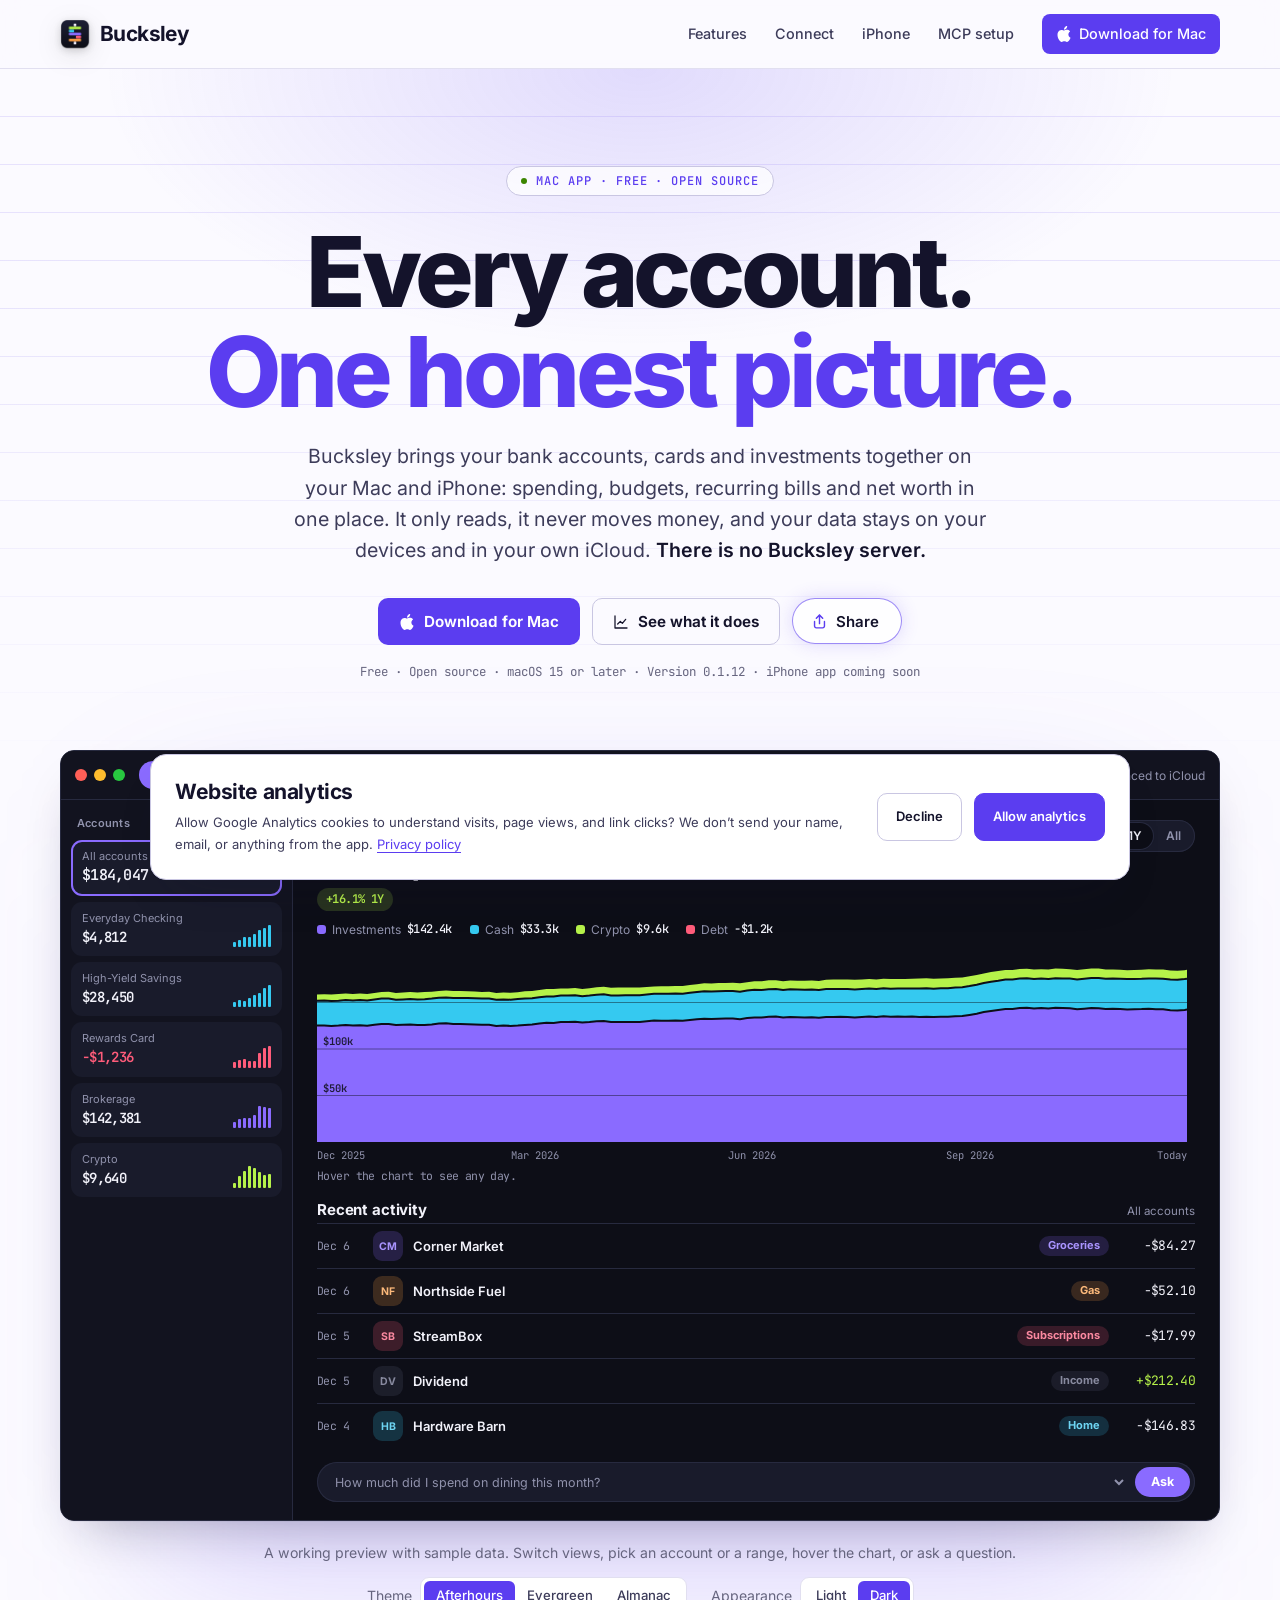
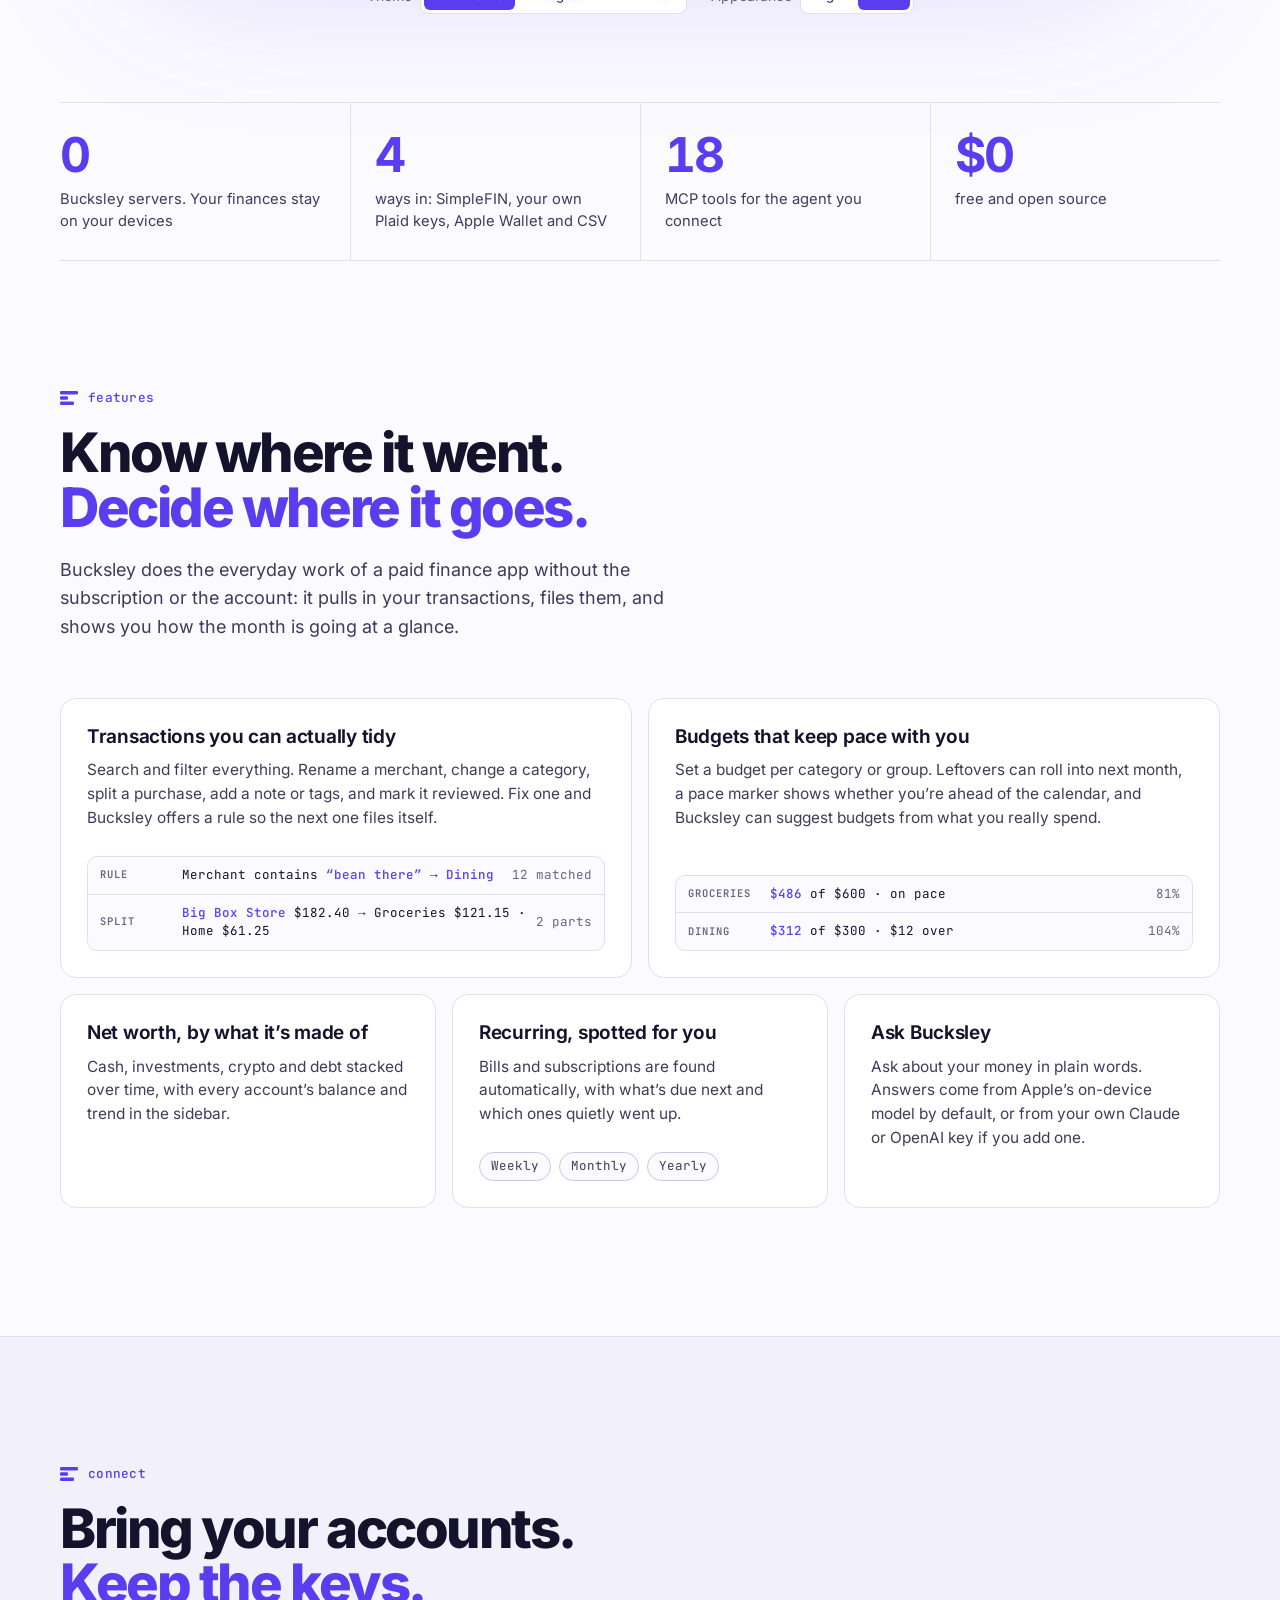
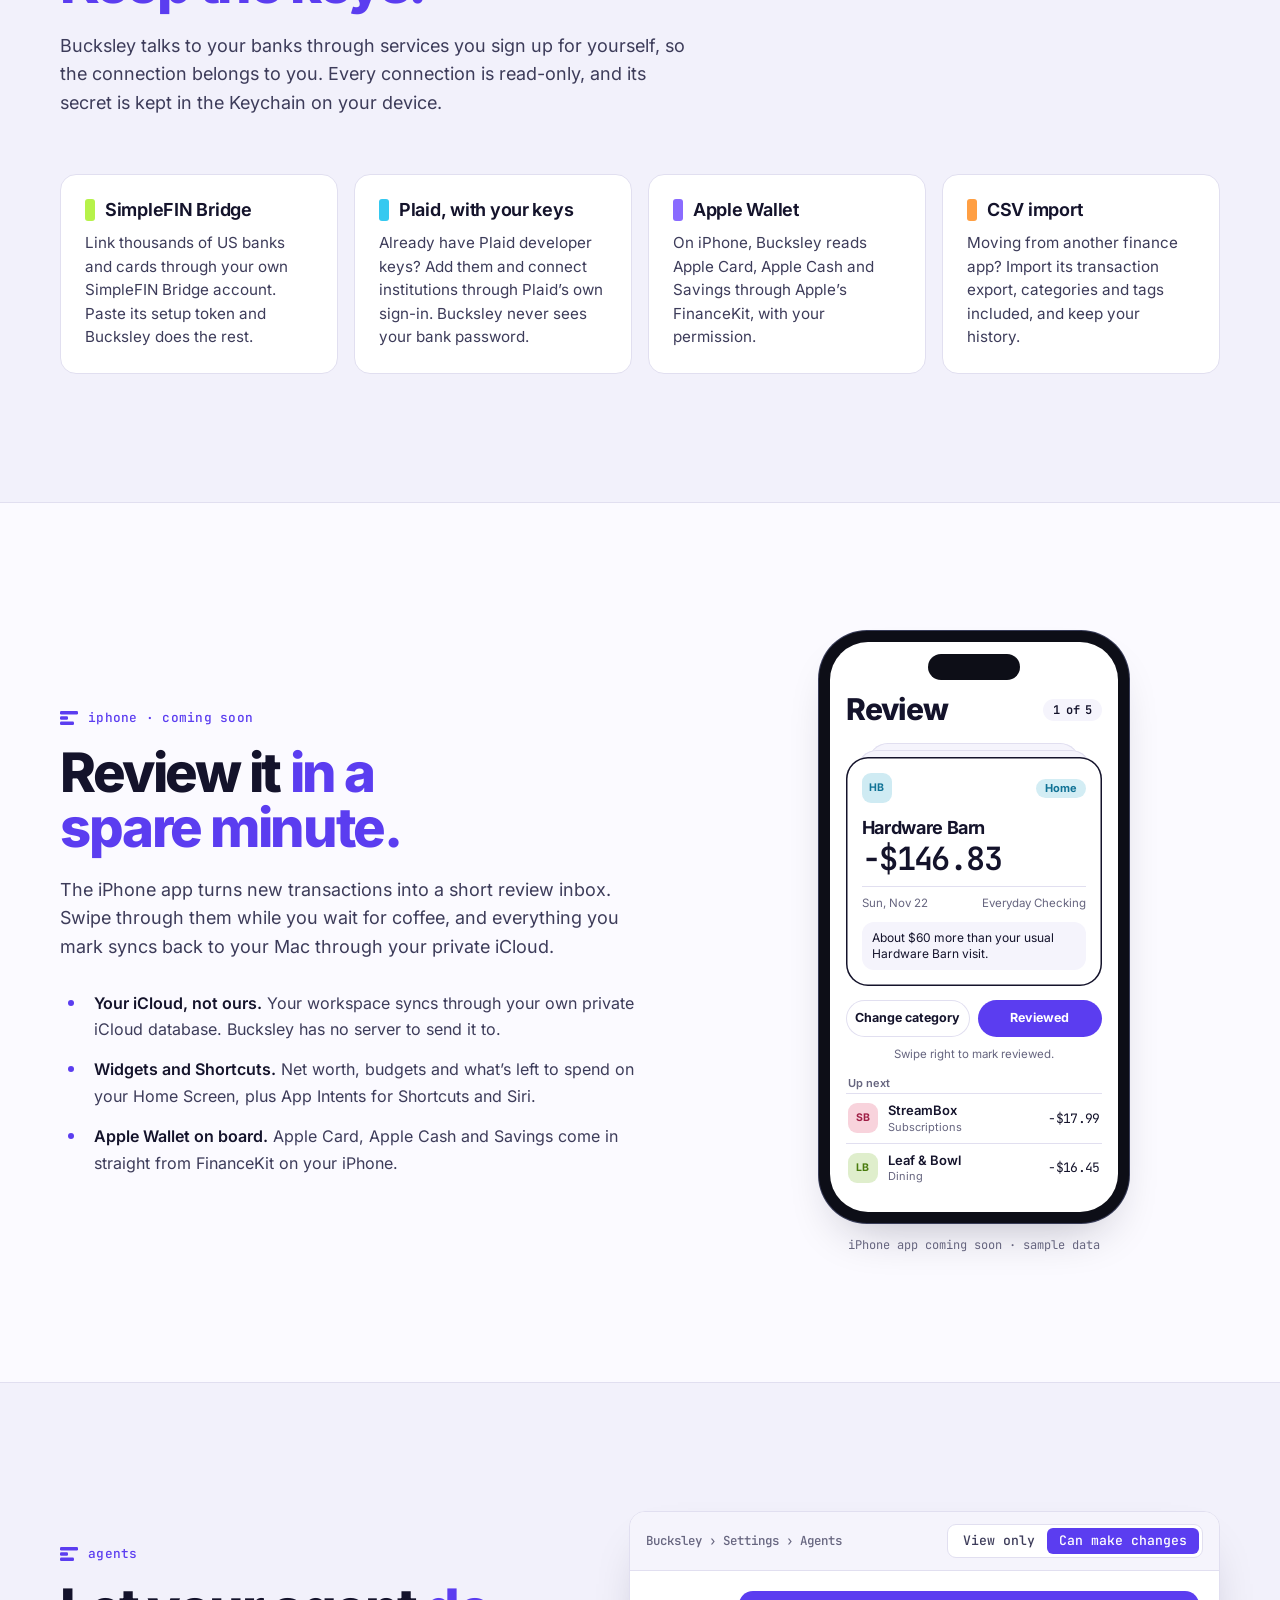
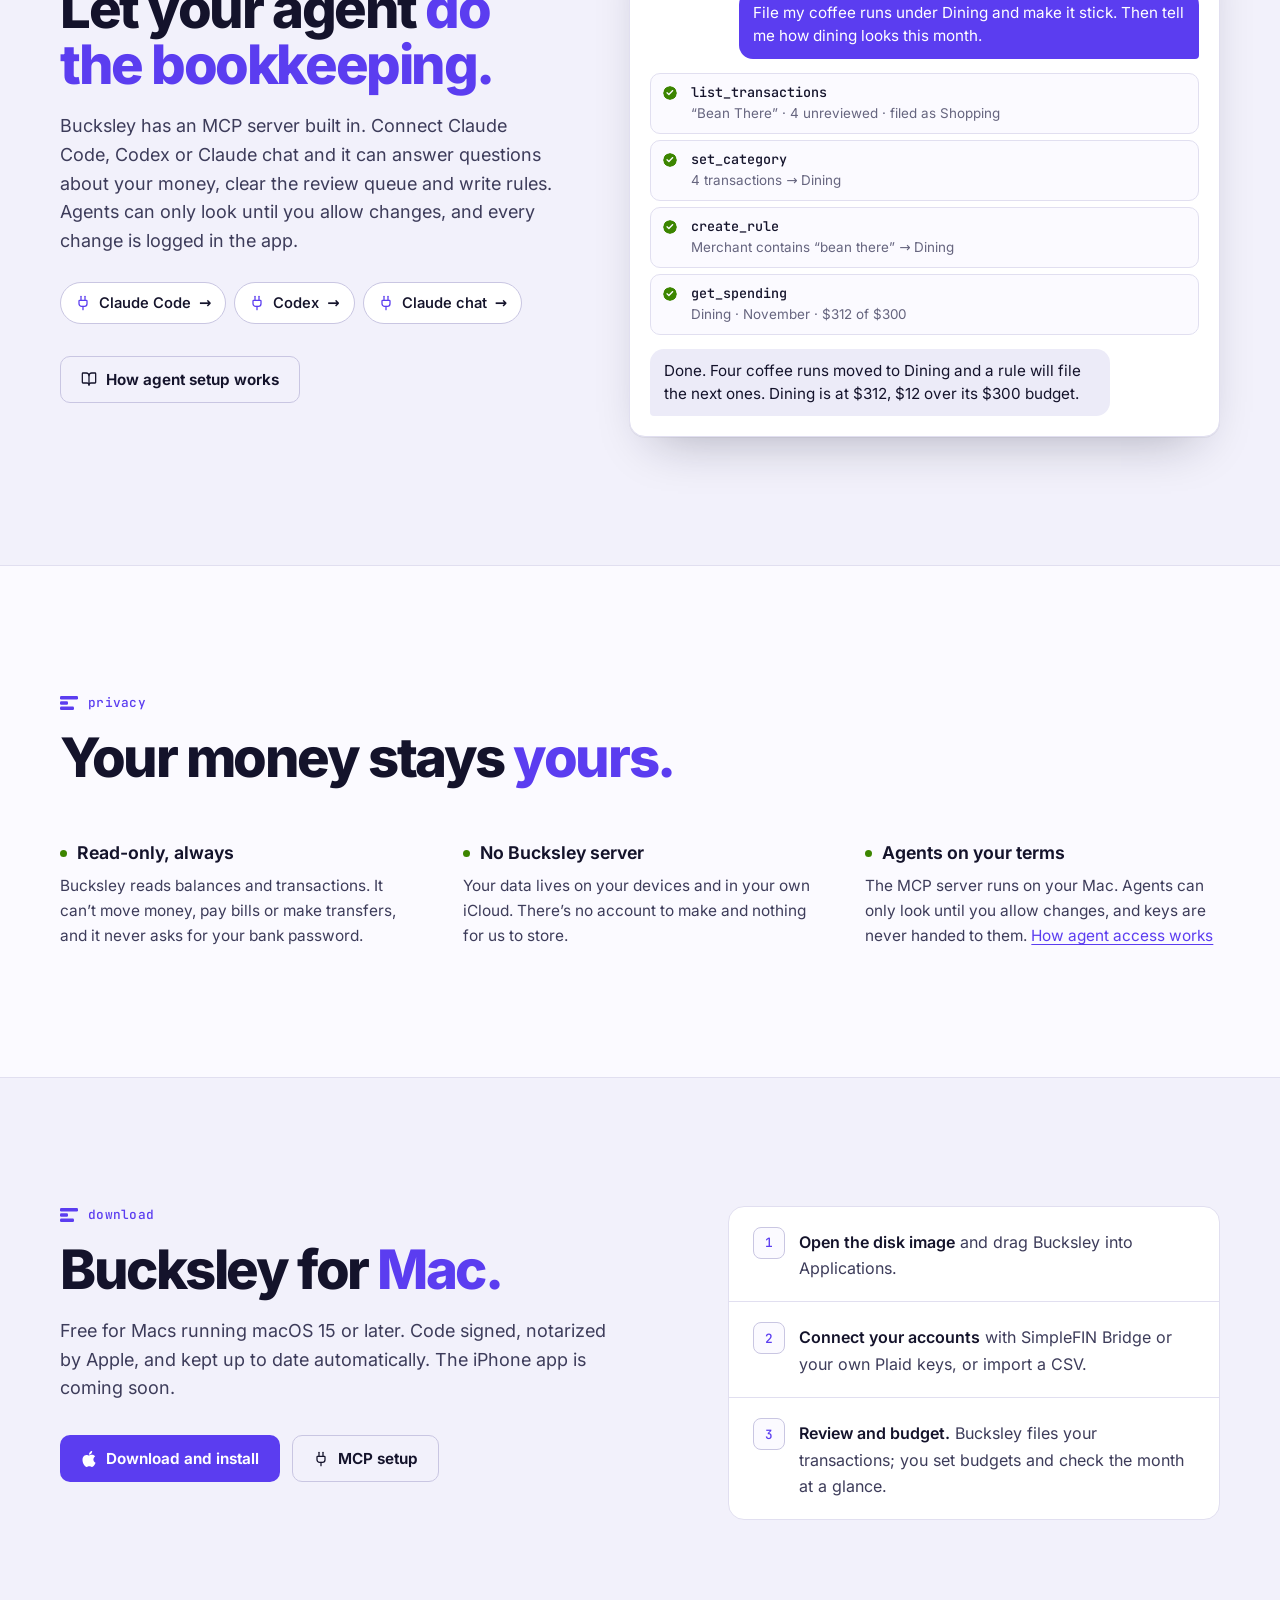
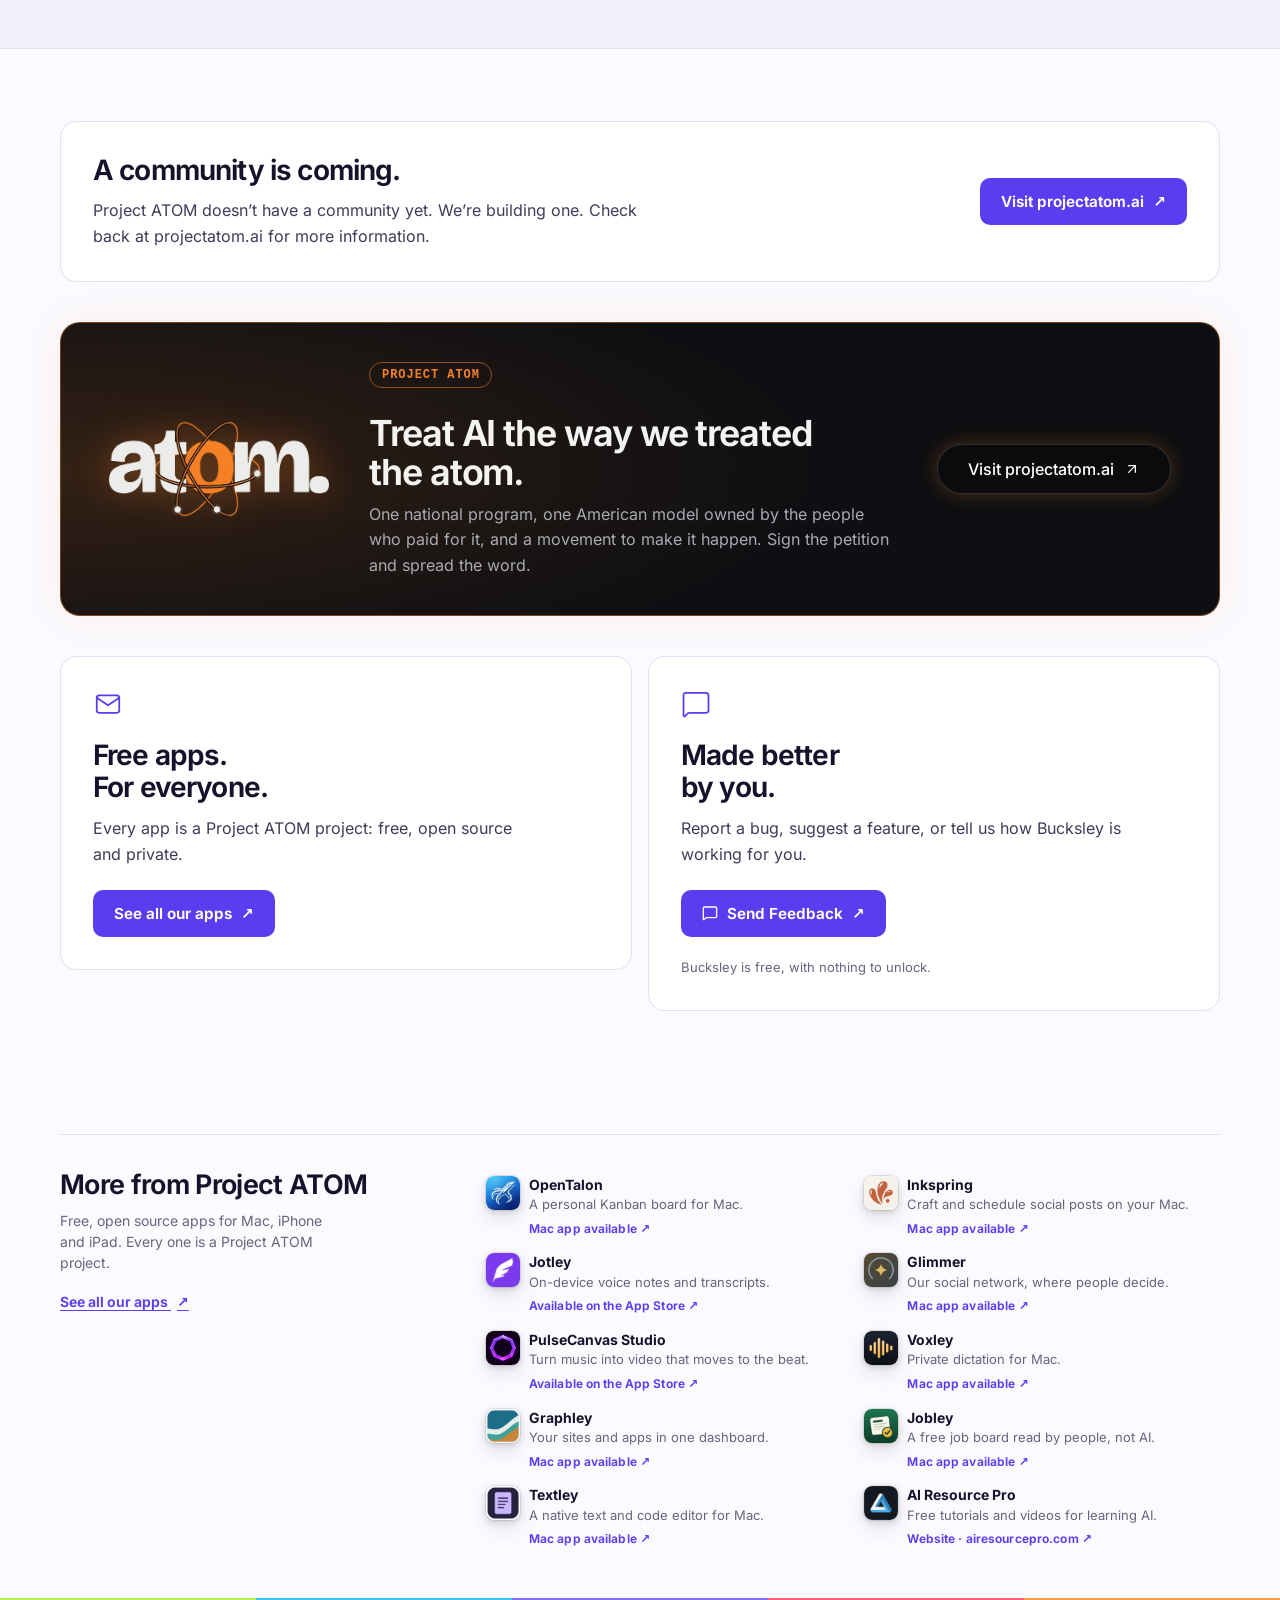
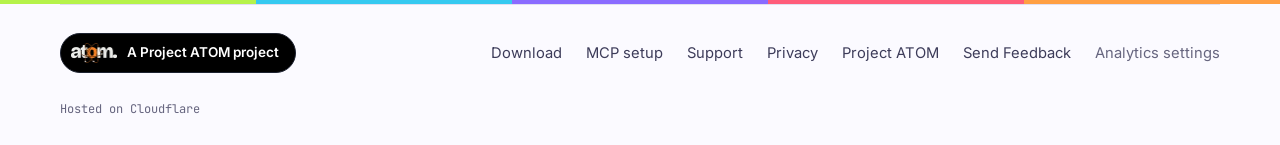
==== index.html @ 98233ed3 "[bucksley] add Jobley to More from Project ATOM Co-Authored-By: Claude Opus 5.5 <noreply@anthropic.c" ====
<!doctype html>
<html lang="en">
<head>
  <meta charset="utf-8">
  <meta name="viewport" content="width=device-width, initial-scale=1">
  <meta name="description" content="Bucksley is a free, local-first personal finance app for Mac and iPhone. It brings your bank accounts, cards and investments into one place to track spending, budgets, recurring bills and net worth. It is read-only, never moves money, and keeps your data on your devices and in your own iCloud, with no Bucksley server. Free and open source.">
  <meta name="theme-color" content="#ffffff" media="(prefers-color-scheme: light)">
  <meta name="theme-color" content="#0d0e17" media="(prefers-color-scheme: dark)">
  <link rel="canonical" href="https://bucksley.ai/">
  <meta property="og:type" content="website">
  <meta property="og:site_name" content="Bucksley">
  <meta property="og:locale" content="en_US">
  <meta property="og:title" content="Bucksley · Every account in one place, on your Mac and iPhone">
  <meta property="og:description" content="Bucksley is a free, local-first personal finance app for Mac and iPhone. It brings your bank accounts, cards and investments into one place to track spending, budgets, recurring bills and net worth. It is read-only, never moves money, and keeps your data on your devices and in your own iCloud, with no Bucksley server. Free and open source.">
  <meta property="og:url" content="https://bucksley.ai/">
  <meta property="og:image" content="https://bucksley.ai/social-card.png?v=20261125">
  <meta property="og:image:type" content="image/png">
  <meta property="og:image:width" content="1200">
  <meta property="og:image:height" content="630">
  <meta property="og:image:alt" content="Bucksley. Every account, one honest picture. Personal finance for Mac and iPhone. Free and open source.">
  <meta name="twitter:card" content="summary_large_image">
  <meta name="twitter:title" content="Bucksley · Every account in one place, on your Mac and iPhone">
  <meta name="twitter:description" content="Bucksley is a free, local-first personal finance app for Mac and iPhone. It brings your bank accounts, cards and investments into one place to track spending, budgets, recurring bills and net worth. It is read-only, never moves money, and keeps your data on your devices and in your own iCloud, with no Bucksley server. Free and open source.">
  <meta name="twitter:image" content="https://bucksley.ai/social-card.png?v=20261125">
  <meta name="author" content="Project ATOM">
  <meta name="google-site-verification" content="7iIXr-PMFJ_aGS43oSrPEZ5DRntgBF09yLD61lN2gac">
  <meta name="msvalidate.01" content="E2001B47E91F72A19BB1E8E642B26928">
  <link rel="icon" href="/favicon.png?v=20261125" type="image/png">
  <link rel="apple-touch-icon" href="/assets/apple-touch-icon.png?v=20261125">
  <link rel="stylesheet" href="/assets/site.css">
  <link rel="stylesheet" href="/atom-family.css">
  <link rel="stylesheet" href="/project-atom/project-atom-promo.css?v=20261126b">
  <script src="/assets/analytics.js" data-ga="G-NZ4KDPXME2" data-site="bucksley" data-host="bucksley.ai" data-privacy="/privacy/" data-footer=".footer nav" data-css="/assets/analytics.css" defer></script>
  <script src="/assets/site.js" defer></script>
  <script src="/assets/share.js" defer></script>
  <title>Bucksley · Every account in one place, on your Mac and iPhone</title>
  <script type="application/ld+json">{"@context":"https://schema.org","@graph":[{"@type":"WebSite","@id":"https://bucksley.ai/#website","url":"https://bucksley.ai/","name":"Bucksley","description":"Bucksley is a free, local-first personal finance app for Mac and iPhone. It brings your bank accounts, cards and investments into one place to track spending, budgets, recurring bills and net worth. It is read-only, never moves money, and keeps your data on your devices and in your own iCloud, with no Bucksley server. Free and open source.","inLanguage":"en-US","publisher":{"@id":"https://projectatom.ai/#org"}},{"@type":"WebPage","@id":"https://bucksley.ai/#webpage","url":"https://bucksley.ai/","name":"Bucksley · Every account in one place, on your Mac and iPhone","description":"Bucksley is a free, local-first personal finance app for Mac and iPhone. It brings your bank accounts, cards and investments into one place to track spending, budgets, recurring bills and net worth. It is read-only, never moves money, and keeps your data on your devices and in your own iCloud, with no Bucksley server. Free and open source.","isPartOf":{"@id":"https://bucksley.ai/#website"},"inLanguage":"en-US","publisher":{"@id":"https://projectatom.ai/#org"},"about":{"@id":"https://bucksley.ai/#app"},"mainEntity":{"@id":"https://bucksley.ai/#app"}},{"@type":"SoftwareApplication","@id":"https://bucksley.ai/#app","name":"Bucksley","url":"https://bucksley.ai/","description":"Bucksley is a free, local-first personal finance app for Mac and iPhone. It brings your bank accounts, cards and investments into one place to track spending, budgets, recurring bills and net worth. It is read-only, never moves money, and keeps your data on your devices and in your own iCloud, with no Bucksley server. Free and open source.","applicationCategory":"FinanceApplication","applicationSubCategory":"Personal finance and budgeting","operatingSystem":"macOS 15 or later, iOS 18 or later","isAccessibleForFree":true,"offers":{"@type":"Offer","price":"0","priceCurrency":"USD","availability":"https://schema.org/InStock"},"image":"https://bucksley.ai/assets/icon.png?v=20261125","featureList":["Net worth, accounts and transactions in one place","Bank connections through SimpleFIN Bridge or your own Plaid keys","Apple Card, Apple Cash and Savings on iPhone through FinanceKit","CSV import from other finance apps","Categories, groups and rules","Budgets with rollover and pace","Recurring bills and subscriptions","Ask Bucksley, with Apple's on-device model by default","iPhone review inbox synced through your private iCloud","Read-only: never moves money","Built-in MCP server with 18 tools for Claude Code, Codex and Claude chat"],"author":{"@id":"https://projectatom.ai/#org"},"publisher":{"@id":"https://projectatom.ai/#org"},"sameAs":["https://projectatom.ai/apps"],"softwareVersion":"0.1.12","downloadUrl":"https://bucksley.ai/downloads/Bucksley-0.1.12.dmg","installUrl":"https://bucksley.ai/download/"},{"@type":"Organization","@id":"https://projectatom.ai/#org","name":"Project ATOM","url":"https://projectatom.ai/","logo":"https://projectatom.ai/action/atom/atom-lockup.webp"}]}</script>
</head>
<body>
  <a class="skip" href="#main">Skip to content</a>
  <header class="site-header">
    <div class="shell nav">
      <a class="wordmark" href="/" aria-label="Bucksley home"><img src="/assets/icon.png?v=20261125" alt="" width="30" height="30">Bucksley</a>
      <nav aria-label="Main">
        <a class="nav-hide" href="/#features">Features</a>
        <a class="nav-hide" href="/#connect">Connect</a>
        <a class="nav-hide" href="/#iphone">iPhone</a>
        <a class="nav-hide-sm" href="/mcp/">MCP setup</a>
        <a class="nav-cta mac-download" href="/download/"><svg width="16" height="16" viewBox="0 0 24 24" fill="currentColor" aria-hidden="true" focusable="false"><path d="M12.152 6.896c-.948 0-2.415-1.078-3.96-1.04-2.04.027-3.91 1.183-4.961 3.014-2.117 3.675-.546 9.103 1.519 12.09 1.013 1.454 2.208 3.09 3.792 3.039 1.52-.065 2.09-.987 3.935-.987 1.831 0 2.35.987 3.96.948 1.637-.026 2.676-1.48 3.676-2.948 1.156-1.688 1.636-3.325 1.662-3.415-.039-.013-3.182-1.221-3.22-4.857-.026-3.04 2.48-4.494 2.597-4.559-1.429-2.09-3.623-2.324-4.39-2.376-2-.156-3.675 1.09-4.61 1.09zM15.53 3.83c.843-1.012 1.4-2.427 1.245-3.83-1.207.052-2.662.805-3.532 1.818-.78.896-1.454 2.338-1.273 3.714 1.338.104 2.715-.688 3.559-1.701"/></svg> Download for Mac</a>
      </nav>
    </div>
  </header>

  <main id="main">
    <section class="hero" aria-labelledby="hero-title">
      <div class="shell">
        <p class="pill"><i></i>Mac app · Free · Open source</p>
        <h1 id="hero-title">Every account. <em>One honest picture.</em></h1>
        <p class="lead">Bucksley brings your bank accounts, cards and investments together on your Mac and iPhone: spending, budgets, recurring bills and net worth in one place. It only reads, it never moves money, and your data stays on your devices and in your own iCloud. <strong>There is no Bucksley server.</strong></p>
        <div class="actions">
          <a class="button mac-download" href="/download/"><svg width="16" height="16" viewBox="0 0 24 24" fill="currentColor" aria-hidden="true" focusable="false"><path d="M12.152 6.896c-.948 0-2.415-1.078-3.96-1.04-2.04.027-3.91 1.183-4.961 3.014-2.117 3.675-.546 9.103 1.519 12.09 1.013 1.454 2.208 3.09 3.792 3.039 1.52-.065 2.09-.987 3.935-.987 1.831 0 2.35.987 3.96.948 1.637-.026 2.676-1.48 3.676-2.948 1.156-1.688 1.636-3.325 1.662-3.415-.039-.013-3.182-1.221-3.22-4.857-.026-3.04 2.48-4.494 2.597-4.559-1.429-2.09-3.623-2.324-4.39-2.376-2-.156-3.675 1.09-4.61 1.09zM15.53 3.83c.843-1.012 1.4-2.427 1.245-3.83-1.207.052-2.662.805-3.532 1.818-.78.896-1.454 2.338-1.273 3.714 1.338.104 2.715-.688 3.559-1.701"/></svg> Download for Mac</a>
          <a class="button secondary" href="#features"><svg width="16" height="16" viewBox="0 0 24 24" fill="none" stroke="currentColor" stroke-width="1.9" stroke-linecap="round" stroke-linejoin="round" aria-hidden="true"><path d="M3 3v18h18"/><path d="m7 15 4-4 3 3 5-6"/></svg>See what it does</a>
          <button type="button" class="pm-share-btn bk-share" data-pm-share data-share-url="https://bucksley.ai/" data-share-title="Bucksley" data-share-text="Every account, one honest picture. Free personal finance for Mac and iPhone." aria-haspopup="menu" aria-label="Share Bucksley"><svg viewBox="0 0 24 24" fill="none" stroke="currentColor" stroke-width="2" stroke-linecap="round" stroke-linejoin="round" aria-hidden="true"><path d="M12 3v12"/><path d="m7.5 7.5 4.5-4.5 4.5 4.5"/><path d="M5 12v6.5A2.5 2.5 0 0 0 7.5 21h9a2.5 2.5 0 0 0 2.5-2.5V12"/></svg><span data-pm-share-label>Share</span></button>
        </div>
        <p class="fineprint">Free · Open source · macOS 15 or later · Version <span data-release="version">0.1.12</span> · iPhone app coming soon</p>

        <div class="stage">
          <div class="gw" data-theme="ah" data-appearance="dark" role="group" aria-label="Working preview of the Bucksley window, with sample data">
            <div class="gw-title">
              <span class="lights" aria-hidden="true"><i></i><i></i><i></i></span>
              <span class="tabs" role="group" aria-label="View">
                <button type="button" data-view="home" aria-pressed="true">Home</button>
                <button type="button" data-view="spending" aria-pressed="false">Spending</button>
                <button type="button" data-view="budgets" aria-pressed="false">Budgets</button>
              </span>
              <span class="grow"></span>
              <span class="sync"><i></i><span>Synced to iCloud</span></span>
            </div>
            <div class="gw-body">
              <div class="gw-side">
                <span class="side-label">Accounts</span>
                <button type="button" class="acct all" data-acct="all" aria-pressed="true"><span class="acct-text"><span>All accounts</span><b class="fig" data-k="nw-side">$183,047</b></span></button>
                <button type="button" class="acct" data-acct="checking" aria-pressed="false"><span class="acct-text"><span>Everyday Checking</span><b class="fig ">$4,812</b></span><span class="spark c3" aria-hidden="true"></span></button>
                <button type="button" class="acct" data-acct="savings" aria-pressed="false"><span class="acct-text"><span>High-Yield Savings</span><b class="fig ">$28,450</b></span><span class="spark c3" aria-hidden="true"></span></button>
                <button type="button" class="acct" data-acct="card" aria-pressed="false"><span class="acct-text"><span>Rewards Card</span><b class="fig neg">−$1,236</b></span><span class="spark c5" aria-hidden="true"></span></button>
                <button type="button" class="acct" data-acct="brokerage" aria-pressed="false"><span class="acct-text"><span>Brokerage</span><b class="fig ">$142,381</b></span><span class="spark c1" aria-hidden="true"></span></button>
                <button type="button" class="acct" data-acct="crypto" aria-pressed="false"><span class="acct-text"><span>Crypto</span><b class="fig ">$9,640</b></span><span class="spark c2" aria-hidden="true"></span></button>
              </div>
              <div class="gw-main">
                <div class="view" data-pane="home">
                  <div class="nw-head">
                    <div><div class="lbl" data-k="nw-label">Net worth</div><div class="big fig" data-k="nw">–</div><span class="chip fig" data-k="nw-chip"></span></div>
                    <span class="seg" role="group" aria-label="Range">
                      <button type="button" data-range="30" aria-pressed="false">1M</button>
                      <button type="button" data-range="90" aria-pressed="false">3M</button>
                      <button type="button" data-range="365" aria-pressed="true">1Y</button>
                      <button type="button" data-range="730" aria-pressed="false">All</button>
                    </span>
                  </div>
                  <div class="keys" data-k="keys"></div>
                  <div class="nw-chart"><svg viewBox="0 0 640 200" role="img" aria-label="Stacked area chart of net worth by investments, cash and crypto"></svg><span class="readout fig" aria-live="polite"></span></div>
                  <div class="sech"><b>Recent activity</b><span data-k="tx-scope">All accounts</span></div>
                  <ul class="txs" data-k="txs"></ul>
                </div>
                <div class="view" data-pane="spending" hidden>
                  <div class="sech top"><b>Spending · November</b><span>Excludes transfers</span></div>
                  <div class="donutrow">
                    <div class="donut"><svg viewBox="0 0 42 42" aria-hidden="true"></svg><div><b class="fig" data-k="spend-total">–</b><span data-k="spend-label">This month</span></div></div>
                    <ul class="legend" data-k="legend"></ul>
                  </div>
                </div>
                <div class="view" data-pane="budgets" hidden>
                  <div class="sech top"><b>Budgets · November</b><span data-k="pace">Day 24 of 30</span></div>
                  <ul class="rings" data-k="rings"></ul>
                </div>
                <form class="ask" data-k="ask">
                  <label class="visually-hidden" for="ask-q">Ask Bucksley</label>
                  <select id="ask-q" data-k="ask-q">
                    <option value="dining">How much did I spend on dining this month?</option>
                    <option value="subs">Which subscriptions went up?</option>
                    <option value="budget">Am I on pace with my budgets?</option>
                  </select>
                  <button type="submit" class="ask-go">Ask</button>
                </form>
                <p class="answer" data-k="answer" aria-live="polite" hidden></p>
              </div>
            </div>
          </div>
          <div class="stage-note">
            <span>A working preview with sample data. Switch views, pick an account or a range, hover the chart, or ask a question.</span>
            <span class="chooser"><span id="theme-label">Theme</span>
              <span class="opts" role="group" aria-labelledby="theme-label">
                <button type="button" data-theme-to="ah" aria-pressed="true">Afterhours</button>
                <button type="button" data-theme-to="ev" aria-pressed="false">Evergreen</button>
                <button type="button" data-theme-to="al" aria-pressed="false">Almanac</button>
              </span>
            </span>
            <span class="chooser"><span id="look-label">Appearance</span>
              <span class="opts" role="group" aria-labelledby="look-label">
                <button type="button" data-look="light" aria-pressed="false">Light</button>
                <button type="button" data-look="dark" aria-pressed="true">Dark</button>
              </span>
            </span>
          </div>
        </div>

        <dl class="facts">
          <div><dt>0</dt><dd>Bucksley servers. Your finances stay on your devices</dd></div>
          <div><dt>4</dt><dd>ways in: SimpleFIN, your own Plaid keys, Apple Wallet and CSV</dd></div>
          <div><dt>18</dt><dd>MCP tools for the agent you connect</dd></div>
          <div><dt>$0</dt><dd>free and open source</dd></div>
        </dl>
      </div>
    </section>

    <section id="features" class="section">
      <div class="shell">
        <div class="section-head">
          <span class="mark">features</span>
          <h2>Know where it went. <em>Decide where it goes.</em></h2>
          <p class="lead">Bucksley does the everyday work of a paid finance app without the subscription or the account: it pulls in your transactions, files them, and shows you how the month is going at a glance.</p>
        </div>
        <div class="bento">
          <article class="card wide">
            <h3>Transactions you can actually tidy</h3>
            <p>Search and filter everything. Rename a merchant, change a category, split a purchase, add a note or tags, and mark it reviewed. Fix one and Bucksley offers a rule so the next one files itself.</p>
            <div class="visual"><div class="mini" aria-hidden="true">
              <div class="mini-row"><span class="lbl">Rule</span><span class="val">Merchant contains <b>“bean there”</b> → <b>Dining</b></span><span class="end">12 matched</span></div>
              <div class="mini-row"><span class="lbl">Split</span><span class="val"><b>Big Box Store</b> $182.40 → Groceries $121.15 · Home $61.25</span><span class="end">2 parts</span></div>
            </div></div>
          </article>
          <article class="card wide">
            <h3>Budgets that keep pace with you</h3>
            <p>Set a budget per category or group. Leftovers can roll into next month, a pace marker shows whether you’re ahead of the calendar, and Bucksley can suggest budgets from what you really spend.</p>
            <div class="visual"><div class="mini" aria-hidden="true">
              <div class="mini-row"><span class="lbl">Groceries</span><span class="val"><b>$486</b> of $600 · on pace</span><span class="end">81%</span></div>
              <div class="mini-row"><span class="lbl">Dining</span><span class="val"><b>$312</b> of $300 · $12 over</span><span class="end">104%</span></div>
            </div></div>
          </article>
          <article class="card">
            <h3>Net worth, by what it’s made of</h3>
            <p>Cash, investments, crypto and debt stacked over time, with every account’s balance and trend in the sidebar.</p>
          </article>
          <article class="card">
            <h3>Recurring, spotted for you</h3>
            <p>Bills and subscriptions are found automatically, with what’s due next and which ones quietly went up.</p>
            <div class="visual"><ul class="chips"><li>Weekly</li><li>Monthly</li><li>Yearly</li></ul></div>
          </article>
          <article class="card">
            <h3>Ask Bucksley</h3>
            <p>Ask about your money in plain words. Answers come from Apple’s on-device model by default, or from your own Claude or OpenAI key if you add one.</p>
          </article>
        </div>
      </div>
    </section>

    <section id="connect" class="section band" aria-labelledby="connect-title">
      <div class="shell">
        <div class="section-head">
          <span class="mark">connect</span>
          <h2 id="connect-title">Bring your accounts. <em>Keep the keys.</em></h2>
          <p class="lead">Bucksley talks to your banks through services you sign up for yourself, so the connection belongs to you. Every connection is read-only, and its secret is kept in the Keychain on your device.</p>
        </div>
        <div class="connect">
          <article><h3>SimpleFIN Bridge</h3><p>Link thousands of US banks and cards through your own SimpleFIN Bridge account. Paste its setup token and Bucksley does the rest.</p></article>
          <article><h3>Plaid, with your keys</h3><p>Already have Plaid developer keys? Add them and connect institutions through Plaid’s own sign-in. Bucksley never sees your bank password.</p></article>
          <article><h3>Apple Wallet</h3><p>On iPhone, Bucksley reads Apple Card, Apple Cash and Savings through Apple’s FinanceKit, with your permission.</p></article>
          <article><h3>CSV import</h3><p>Moving from another finance app? Import its transaction export, categories and tags included, and keep your history.</p></article>
        </div>
      </div>
    </section>

    <section id="iphone" class="section">
      <div class="shell split">
        <div>
          <span class="mark">iphone · coming soon</span>
          <h2>Review it <em>in a spare minute.</em></h2>
          <p class="lead">The iPhone app turns new transactions into a short review inbox. Swipe through them while you wait for coffee, and everything you mark syncs back to your Mac through your private iCloud.</p>
          <ul class="ticks">
            <li><span><strong>Your iCloud, not ours.</strong> Your workspace syncs through your own private iCloud database. Bucksley has no server to send it to.</span></li>
            <li><span><strong>Widgets and Shortcuts.</strong> Net worth, budgets and what’s left to spend on your Home Screen, plus App Intents for Shortcuts and Siri.</span></li>
            <li><span><strong>Apple Wallet on board.</strong> Apple Card, Apple Cash and Savings come in straight from FinanceKit on your iPhone.</span></li>
          </ul>
        </div>
        <figure class="phone">
          <div class="phone-frame">
            <div class="phone-screen" data-theme="ah" data-appearance="light" data-review>
              <div class="ph-head"><h4>Review</h4><span class="count fig" data-k="count">1 of 5</span></div>
              <div class="deck">
                <div class="dcard">
                  <div class="dtop"><i class="av c3" data-k="av">HB</i><span class="tag c3" data-k="cat">Home</span></div>
                  <div class="dm" data-k="merchant">Hardware Barn</div>
                  <div class="da fig" data-k="amount">−$146.83</div>
                  <div class="dmeta"><span data-k="date">Sun, Nov 22</span><span data-k="acct">Everyday Checking</span></div>
                  <div class="dnote" data-k="note">About $60 more than your usual Hardware Barn visit.</div>
                </div>
              </div>
              <div class="dbtn">
                <button type="button" class="pbtn ghost" data-act="category">Change category</button>
                <button type="button" class="pbtn pri" data-act="reviewed">Reviewed</button>
              </div>
              <p class="hint" data-k="hint">Swipe right to mark reviewed.</p>
              <h5 class="up">Up next</h5>
              <ul class="next" data-k="next"></ul>
            </div>
          </div>
          <figcaption>iPhone app coming soon · sample data</figcaption>
        </figure>
      </div>
    </section>

    <section id="agents" class="section band">
      <div class="shell agent">
        <div>
          <span class="mark">agents</span>
          <h2>Let your agent <em>do the bookkeeping.</em></h2>
          <p class="lead">Bucksley has an MCP server built in. Connect Claude Code, Codex or Claude chat and it can answer questions about your money, clear the review queue and write rules. Agents can only look until you allow changes, and every change is logged in the app.</p>
          <div class="clients">
            <a href="/mcp/#claude-code"><svg width="16" height="16" viewBox="0 0 24 24" fill="none" stroke="currentColor" stroke-width="1.9" stroke-linecap="round" stroke-linejoin="round" aria-hidden="true"><path d="M12 22v-5"/><path d="M15 8V2"/><path d="M17 8a1 1 0 0 1 1 1v4a4 4 0 0 1-4 4h-4a4 4 0 0 1-4-4V9a1 1 0 0 1 1-1z"/><path d="M9 8V2"/></svg>Claude Code <span aria-hidden="true">→</span></a>
            <a href="/mcp/#codex"><svg width="16" height="16" viewBox="0 0 24 24" fill="none" stroke="currentColor" stroke-width="1.9" stroke-linecap="round" stroke-linejoin="round" aria-hidden="true"><path d="M12 22v-5"/><path d="M15 8V2"/><path d="M17 8a1 1 0 0 1 1 1v4a4 4 0 0 1-4 4h-4a4 4 0 0 1-4-4V9a1 1 0 0 1 1-1z"/><path d="M9 8V2"/></svg>Codex <span aria-hidden="true">→</span></a>
            <a href="/mcp/#claude-chat"><svg width="16" height="16" viewBox="0 0 24 24" fill="none" stroke="currentColor" stroke-width="1.9" stroke-linecap="round" stroke-linejoin="round" aria-hidden="true"><path d="M12 22v-5"/><path d="M15 8V2"/><path d="M17 8a1 1 0 0 1 1 1v4a4 4 0 0 1-4 4h-4a4 4 0 0 1-4-4V9a1 1 0 0 1 1-1z"/><path d="M9 8V2"/></svg>Claude chat <span aria-hidden="true">→</span></a>
          </div>
          <div class="actions"><a class="button secondary" href="/mcp/"><svg width="16" height="16" viewBox="0 0 24 24" fill="none" stroke="currentColor" stroke-width="1.9" stroke-linecap="round" stroke-linejoin="round" aria-hidden="true"><path d="M12 7v14"/><path d="M3 18a1 1 0 0 1-1-1V4a1 1 0 0 1 1-1h5a4 4 0 0 1 4 4 4 4 0 0 1 4-4h5a1 1 0 0 1 1 1v13a1 1 0 0 1-1 1h-6a3 3 0 0 0-3 3 3 3 0 0 0-3-3z"/></svg>How agent setup works</a></div>
        </div>
        <div class="session" data-mode="write">
          <div class="session-bar">
            <span id="mode-label">Bucksley › Settings › Agents</span>
            <span class="chooser"><span class="opts" role="group" aria-labelledby="mode-label">
              <button type="button" data-mode-to="read" aria-pressed="false">View only</button>
              <button type="button" data-mode-to="write" aria-pressed="true">Can make changes</button>
            </span></span>
          </div>
          <div class="session-body">
            <p class="say you">File my coffee runs under Dining and make it stick. Then tell me how dining looks this month.</p>
            <ul class="calls">
              <li><div><b>list_transactions</b><span>“Bean There” · 4 unreviewed · filed as Shopping</span></div></li>
              <li class="only-read blocked"><div><b>set_category</b><span>Agents can view only. Turn on “Let agents make changes” in Settings → Agents.</span></div></li>
              <li class="only-write"><div><b>set_category</b><span>4 transactions → Dining</span></div></li>
              <li class="only-write"><div><b>create_rule</b><span>Merchant contains “bean there” → Dining</span></div></li>
              <li><div><b>get_spending</b><span>Dining · November · $312 of $300</span></div></li>
            </ul>
            <p class="say agent-says only-write">Done. Four coffee runs moved to Dining and a rule will file the next ones. Dining is at $312, $12 over its $300 budget.</p>
            <p class="say agent-says only-read">I found four coffee runs filed as Shopping. Bucksley is set to view only, so I haven’t changed them. Dining is at $312 of $300.</p>
          </div>
        </div>
      </div>
    </section>

    <section id="privacy" class="section" aria-labelledby="privacy-title">
      <div class="shell">
        <div class="section-head">
          <span class="mark">privacy</span>
          <h2 id="privacy-title">Your money stays <em>yours.</em></h2>
        </div>
        <div class="trio">
          <div><h3>Read-only, always</h3><p>Bucksley reads balances and transactions. It can’t move money, pay bills or make transfers, and it never asks for your bank password.</p></div>
          <div><h3>No Bucksley server</h3><p>Your data lives on your devices and in your own iCloud. There’s no account to make and nothing for us to store.</p></div>
          <div><h3>Agents on your terms</h3><p>The MCP server runs on your Mac. Agents can only look until you allow changes, and keys are never handed to them. <a href="/privacy/#mcp">How agent access works</a></p></div>
        </div>
      </div>
    </section>

    <section id="download" class="section band" aria-labelledby="download-title">
      <div class="shell split install">
        <div>
          <span class="mark">download</span>
          <h2 id="download-title">Bucksley for <em>Mac.</em></h2>
          <p class="lead">Free for Macs running macOS 15 or later. Code signed, notarized by Apple, and kept up to date automatically. The iPhone app is coming soon.</p>
          <div class="actions">
            <a class="button mac-download" href="/download/"><svg width="16" height="16" viewBox="0 0 24 24" fill="currentColor" aria-hidden="true" focusable="false"><path d="M12.152 6.896c-.948 0-2.415-1.078-3.96-1.04-2.04.027-3.91 1.183-4.961 3.014-2.117 3.675-.546 9.103 1.519 12.09 1.013 1.454 2.208 3.09 3.792 3.039 1.52-.065 2.09-.987 3.935-.987 1.831 0 2.35.987 3.96.948 1.637-.026 2.676-1.48 3.676-2.948 1.156-1.688 1.636-3.325 1.662-3.415-.039-.013-3.182-1.221-3.22-4.857-.026-3.04 2.48-4.494 2.597-4.559-1.429-2.09-3.623-2.324-4.39-2.376-2-.156-3.675 1.09-4.61 1.09zM15.53 3.83c.843-1.012 1.4-2.427 1.245-3.83-1.207.052-2.662.805-3.532 1.818-.78.896-1.454 2.338-1.273 3.714 1.338.104 2.715-.688 3.559-1.701"/></svg> Download and install</a>
            <a class="button secondary" href="/mcp/"><svg width="16" height="16" viewBox="0 0 24 24" fill="none" stroke="currentColor" stroke-width="1.9" stroke-linecap="round" stroke-linejoin="round" aria-hidden="true"><path d="M12 22v-5"/><path d="M15 8V2"/><path d="M17 8a1 1 0 0 1 1 1v4a4 4 0 0 1-4 4h-4a4 4 0 0 1-4-4V9a1 1 0 0 1 1-1z"/><path d="M9 8V2"/></svg>MCP setup</a>
          </div>
        </div>
        <ol class="install-steps" aria-label="Getting started">
          <li><span><strong>Open the disk image</strong> and drag Bucksley into Applications.</span></li>
          <li><span><strong>Connect your accounts</strong> with SimpleFIN Bridge or your own Plaid keys, or import a CSV.</span></li>
          <li><span><strong>Review and budget.</strong> Bucksley files your transactions; you set budgets and check the month at a glance.</span></li>
        </ol>
      </div>
    </section>
    <div class="shell">
      <section id="discord" class="discord-callout" aria-labelledby="discord-title">
        <div class="discord-copy">
          <h2 id="discord-title">A community is coming.</h2>
          <p>Project ATOM doesn’t have a community yet. We’re building one. Check back at projectatom.ai for more information.</p>
        </div>
        <a class="button" href="https://projectatom.ai/" target="_blank" rel="noopener noreferrer">Visit projectatom.ai <span aria-hidden="true">↗</span></a>
      </section>
      <section class="pm-atom" id="project-atom" aria-label="Project ATOM">
        <a class="pm-atom-card" href="https://projectatom.ai" data-ga="atom_promo">
          <img class="pm-atom-mark" src="/project-atom/atom-lockup.webp?v=20261126" width="260" height="112" alt="atom" loading="lazy" decoding="async">
          <span class="pm-atom-copy">
            <span class="pm-atom-pill">Project ATOM</span>
            <span class="pm-atom-title" role="heading" aria-level="2">Treat AI the way we treated the&nbsp;atom.</span>
            <span class="pm-atom-text">One national program, one American model owned by the people who paid for it, and a movement to make it happen. Sign the petition and spread the&nbsp;word.</span>
          </span>
          <span class="pm-atom-btn">Visit projectatom.ai <svg viewBox="0 0 24 24" fill="none" stroke="currentColor" stroke-width="1.9" stroke-linecap="round" stroke-linejoin="round" aria-hidden="true"><path d="M7 7h10v10"/><path d="M7 17 17 7"/></svg></span>
        </a>
      </section>
      <section id="about" class="about-us" aria-labelledby="about-us-title">
        <div class="about-card">
          <svg class="about-icon" width="30" height="30" viewBox="0 0 24 24" fill="none" stroke="currentColor" stroke-width="1.4" stroke-linecap="round" stroke-linejoin="round" aria-hidden="true"><rect x="3" y="5" width="18" height="14" rx="2"/><path d="m3 7 9 6 9-6"/></svg>
          <h2 id="about-us-title">Free apps.<br>For everyone.</h2>
          <p>Every app is a Project ATOM project: free, open source and private.</p>
          <a class="button" href="https://projectatom.ai/apps" target="_blank" rel="noopener noreferrer">See all our apps <span aria-hidden="true">↗</span></a>
        </div>
        <div class="about-card">
          <svg class="about-icon" width="30" height="30" viewBox="0 0 24 24" fill="none" stroke="currentColor" stroke-width="1.4" stroke-linecap="round" stroke-linejoin="round" aria-hidden="true"><path d="M22 17a2 2 0 0 1-2 2H6.828a2 2 0 0 0-1.414.586l-2.202 2.202A.71.71 0 0 1 2 21.286V5a2 2 0 0 1 2-2h16a2 2 0 0 1 2 2z"/></svg>
          <h2 id="feedback-title">Made better<br>by you.</h2>
          <p>Report a bug, suggest a feature, or tell us how Bucksley is working for you.</p>
          <div class="about-actions">
            <a class="button" href="https://projectatom.ai/apps?app=bucksley#feedback"><svg width="16" height="16" viewBox="0 0 24 24" fill="none" stroke="currentColor" stroke-width="1.9" stroke-linecap="round" stroke-linejoin="round" aria-hidden="true"><path d="M22 17a2 2 0 0 1-2 2H6.828a2 2 0 0 0-1.414.586l-2.202 2.202A.71.71 0 0 1 2 21.286V5a2 2 0 0 1 2-2h16a2 2 0 0 1 2 2z"/></svg>Send Feedback <span aria-hidden="true">↗</span></a>
          </div>
          <p class="about-note">Bucksley is free, with nothing to unlock.</p>
        </div>
      </section>
    </div>
  </main>

  <section class="atom-family-block" aria-labelledby="atom-family-title">
    <div class="shell family-shell">
      <div class="family-inner">
        <div class="family-about">
          <h2 id="atom-family-title" class="family-title">More from Project ATOM</h2>
          <p>Free, open source apps for Mac, iPhone and iPad. Every one is a Project ATOM project.</p>
          <a class="family-hub" href="https://projectatom.ai/apps">See all our apps&nbsp;<span aria-hidden="true">↗</span></a>
        </div>
        <ul class="family-apps" aria-label="Project ATOM apps">
        <li>
          <a class="family-entry" href="https://opentalon.ai/">
            <img src="/app-icons/opentalon.webp" alt="" width="34" height="34">
            <span><strong>OpenTalon</strong><span class="family-detail">A personal Kanban board for Mac.</span></span>
          </a>
          <a class="family-store" href="https://opentalon.ai/">Mac app available&nbsp;<span aria-hidden="true">↗</span></a>
        </li>
        <li>
          <a class="family-entry" href="https://inkspring.ai/">
            <img src="/app-icons/inkspring.webp" alt="" width="34" height="34">
            <span><strong>Inkspring</strong><span class="family-detail">Craft and schedule social posts on your Mac.</span></span>
          </a>
          <a class="family-store" href="https://inkspring.ai/">Mac app available&nbsp;<span aria-hidden="true">↗</span></a>
        </li>
        <li>
          <a class="family-entry" href="https://jotley.ai/">
            <img src="/app-icons/jotley.webp" alt="" width="34" height="34">
            <span><strong>Jotley</strong><span class="family-detail">On-device voice notes and transcripts.</span></span>
          </a>
          <a class="family-store" href="https://apps.apple.com/us/app/jotley-private-ai-notes/id6746770199">Available on the App Store&nbsp;<span aria-hidden="true">↗</span></a>
        </li>
        <li>
          <a class="family-entry" href="https://www.glimmertoday.com/">
            <img src="/app-icons/glimmer.webp" alt="" width="34" height="34">
            <span><strong>Glimmer</strong><span class="family-detail">Our social network, where people decide.</span></span>
          </a>
          <a class="family-store" href="https://www.glimmertoday.com/">Mac app available&nbsp;<span aria-hidden="true">↗</span></a>
        </li>
        <li>
          <a class="family-entry" href="https://pulsecanvas.ai/">
            <img src="/app-icons/pulsecanvas.webp" alt="" width="34" height="34">
            <span><strong>PulseCanvas Studio</strong><span class="family-detail">Turn music into video that moves to the beat.</span></span>
          </a>
          <a class="family-store" href="https://apps.apple.com/us/app/pulsecanvas-studio/id6821642700">Available on the App Store&nbsp;<span aria-hidden="true">↗</span></a>
        </li>
        <li>
          <a class="family-entry" href="https://voxley.si/">
            <img src="/app-icons/voxley.webp" alt="" width="34" height="34">
            <span><strong>Voxley</strong><span class="family-detail">Private dictation for Mac.</span></span>
          </a>
          <a class="family-store" href="https://voxley.si/">Mac app available&nbsp;<span aria-hidden="true">↗</span></a>
        </li>
        <li>
          <a class="family-entry" href="https://graphley.ai/">
            <img src="/app-icons/graphley.webp" alt="" width="34" height="34">
            <span><strong>Graphley</strong><span class="family-detail">Your sites and apps in one dashboard.</span></span>
          </a>
          <a class="family-store" href="https://graphley.ai/download/">Mac app available&nbsp;<span aria-hidden="true">↗</span></a>
        </li>
        <li>
          <a class="family-entry" href="https://jobley.ai/">
            <img src="/app-icons/jobley.webp?v=20261127" alt="" width="34" height="34">
            <span><strong>Jobley</strong><span class="family-detail">A free job board read by people, not AI.</span></span>
          </a>
          <a class="family-store" href="https://jobley.ai/download/">Mac app available&nbsp;<span aria-hidden="true">↗</span></a>
        </li>
        <li>
          <a class="family-entry" href="https://textley.ai/">
            <img src="/app-icons/textley.webp" alt="" width="34" height="34">
            <span><strong>Textley</strong><span class="family-detail">A native text and code editor for Mac.</span></span>
          </a>
          <a class="family-store" href="https://textley.ai/">Mac app available&nbsp;<span aria-hidden="true">↗</span></a>
        </li>
        <li>
          <a class="family-entry" href="https://airesourcepro.com/">
            <img src="/app-icons/airesourcepro.webp" alt="" width="34" height="34">
            <span><strong>AI Resource Pro</strong><span class="family-detail">Free tutorials and videos for learning AI.</span></span>
          </a>
          <a class="family-store" href="https://airesourcepro.com/">Website · airesourcepro.com&nbsp;<span aria-hidden="true">↗</span></a>
        </li>
        </ul>
      </div>
    </div>
  </section>

  <footer>
    <div class="shell footer">
      <a class="product-credit" href="https://projectatom.ai/" target="_blank" rel="noopener noreferrer"><img src="/project-atom/atom-credit.webp" width="46" height="20" alt="" style="width:46px;height:20px;border-radius:0;box-shadow:none;outline:0;border:0;filter:none"><span>A Project ATOM project</span></a>
      <nav aria-label="Footer"><a href="/download/">Download</a><a href="/mcp/">MCP setup</a><a href="/help/">Support</a><a href="/privacy/">Privacy</a><a href="https://projectatom.ai/">Project ATOM</a><a href="https://projectatom.ai/apps?app=bucksley#feedback">Send Feedback</a></nav>
    </div>
    <div class="shell footer-credit">
      <span>Hosted on Cloudflare</span>
    </div>
  </footer>
  <script src="/assets/pm-year.js" defer></script>
</body>
</html>
---- assets/site.css ----
/* Bucksley site. The "Afterhours" direction: violet ink on a near-white ground by day, near-black
   by night, heavy tight titles, mono figures that line up, and the icon's five chart colors.
   Same structure as the other app sites. The page's own motif is the stack of bars
   from the icon: on every eyebrow, in the footer edge and in the working preview. Fonts are
   Apple's system fonts where available; Inter and JetBrains Mono are self-hosted fallbacks.
   The site follows the system appearance; the preview has its own theme and appearance toggles. */

@font-face {
  font-family: "Inter Variable";
  src: url("/assets/fonts/inter-latin-wght-normal.woff2") format("woff2");
  font-weight: 100 900;
  font-display: swap;
}
@font-face {
  font-family: "JetBrains Mono Variable";
  src: url("/assets/fonts/jetbrains-mono-latin-wght-normal.woff2") format("woff2");
  font-weight: 100 800;
  font-display: swap;
}

:root {
  color-scheme: light;
  --bg: #fbfaff;
  --bg-2: #f2f1fb;
  --surface: #ffffff;
  --surface-2: #f5f4fc;
  --sunk: #ecebf8;
  --line: #e1dff0;
  --line-2: #c9c6e2;
  --ink: #14132b;
  --ink-2: #3d3c5a;
  --muted: #66657f;
  /* Brand: Afterhours accent and the icon's five chart colors. */
  --accent: #5b3df0;
  --accent-strong: #4528d6;
  --accent-ink: #ffffff;
  --fill: #5b3df0;
  --fill-strong: #4528d6;
  --fill-ink: #ffffff;
  --up: #3c8500;
  --down: #db2350;
  --s1: #5b3df0; --s2: #5fa800; --s3: #0e9ac2; --s4: #e07a10; --s5: #db2350;
  --band-1: #b6f24a; --band-2: #35c9f0; --band-3: #8a6bff; --band-4: #ff5c7a; --band-5: #ff9f43;
  --shadow: 0 1px 0 rgb(20 19 43 / .05), 0 24px 50px -24px rgb(20 19 43 / .32);
  --display: "SF Pro Display", -apple-system, BlinkMacSystemFont, "Inter Variable", system-ui, "Helvetica Neue", sans-serif;
  --sans: -apple-system, BlinkMacSystemFont, "SF Pro Text", "Inter Variable", system-ui, "Helvetica Neue", sans-serif;
  --mono: ui-monospace, "SF Mono", SFMono-Regular, "JetBrains Mono Variable", Menlo, Consolas, monospace;
  /* Names the shared apps block expects from its host site. */
  --paper: var(--ink);
  --signal: var(--accent);
  --rule: var(--line);
}
@media (prefers-color-scheme: dark) {
  :root {
    color-scheme: dark;
    --bg: #0d0e17;
    --bg-2: #12131f;
    --surface: #171928;
    --surface-2: #1d1f31;
    --sunk: #0a0b12;
    --line: #272a3f;
    --line-2: #383c58;
    --ink: #f2f2fa;
    --ink-2: #c3c4d8;
    --muted: #9092ac;
    --accent: #a58eff;
    --accent-strong: #c2b3ff;
    --accent-ink: #0d0e17;
    --fill: #7556ff;
    --fill-strong: #6544f5;
    --fill-ink: #ffffff;
    --up: #b6f24a;
    --down: #ff5c7a;
    --s1: #8a6bff; --s2: #b6f24a; --s3: #35c9f0; --s4: #ff9f43; --s5: #ff5c7a;
    --shadow: 0 24px 50px -24px rgb(0 0 0 / .75);
  }
}

* { box-sizing: border-box; }
html { scroll-behavior: smooth; scroll-padding-top: 88px; }
body {
  margin: 0;
  min-width: 320px;
  background: var(--bg);
  color: var(--ink);
  font: 16px/1.65 var(--sans);
  -webkit-font-smoothing: antialiased;
  overflow-x: clip;
}
h1, h2, h3, h4, p, dl, dd, ol, ul, figure { margin: 0; }
img, svg { max-width: 100%; }
a { color: var(--accent); text-underline-offset: .22em; }
a:hover { color: var(--ink); }
button { font: inherit; color: inherit; }
:is(a, button):focus-visible { outline: 2px solid var(--accent); outline-offset: 3px; border-radius: 4px; }
code { font: .88em/1.5 var(--mono); padding: .08em .38em; border-radius: 5px; background: var(--sunk); color: var(--ink); overflow-wrap: anywhere; }
.visually-hidden { position: absolute; width: 1px; height: 1px; overflow: hidden; clip-path: inset(50%); white-space: nowrap; }
.nowrap { white-space: nowrap; }

.shell { width: min(1160px, 100% - 48px); margin-inline: auto; }
.skip { position: fixed; z-index: 100; inset: 8px auto auto 8px; padding: 8px 16px; background: var(--surface); color: var(--ink); border-radius: 8px; transform: translateY(-200%); }
.skip:focus { transform: none; }

/* Header */
.site-header {
  position: sticky; top: 0; z-index: 50;
  background: color-mix(in srgb, var(--bg) 84%, transparent);
  -webkit-backdrop-filter: blur(14px); backdrop-filter: blur(14px);
  border-bottom: 1px solid var(--line);
}
.nav { height: 68px; display: flex; align-items: center; justify-content: space-between; gap: 20px; }
.wordmark { display: inline-flex; align-items: center; gap: 10px; color: var(--ink); text-decoration: none; font: 700 1.3rem/1 var(--display); letter-spacing: -.03em; }
.wordmark img { width: 30px; height: 30px; display: block; }
.nav nav { display: flex; align-items: center; gap: clamp(14px, 2.4vw, 28px); }
.nav nav a { color: var(--ink-2); text-decoration: none; font-size: .9rem; font-weight: 500; white-space: nowrap; transition: color .15s; }
.nav nav a:hover, .nav nav a[aria-current="page"] { color: var(--accent); }
.nav nav a.nav-cta { display: inline-flex; align-items: center; gap: 7px; padding: 7px 13px; border: 1px solid transparent; border-radius: 8px; background: var(--fill); color: var(--fill-ink); }
.nav nav a.nav-cta:hover { background: var(--fill-strong); color: var(--fill-ink); }

/* Buttons */
.button {
  display: inline-flex; align-items: center; justify-content: center; gap: 9px;
  min-height: 46px; padding: 10px 20px;
  border: 1px solid transparent; border-radius: 10px;
  background: var(--fill); color: var(--fill-ink);
  font-weight: 650; font-size: .95rem; text-decoration: none; white-space: nowrap; cursor: pointer;
  transition: background .15s, border-color .15s;
}
.button:hover { background: var(--fill-strong); color: var(--fill-ink); }
.button.secondary { background: transparent; color: var(--ink); border-color: var(--line-2); }
.button.secondary:hover { background: var(--surface); border-color: var(--accent); color: var(--ink); }
.button svg { flex-shrink: 0; }

/* Eyebrows and headings. Each eyebrow opens with three stacked bars from the icon. */
.mark { display: flex; align-items: center; gap: 10px; margin-bottom: 18px; font: 500 .8rem/1.4 var(--mono); letter-spacing: .02em; color: var(--accent); }
.mark::before {
  content: ""; width: 18px; height: 14px; flex-shrink: 0;
  background: currentColor;
  -webkit-mask: url("data:image/svg+xml,%3Csvg xmlns='http://www.w3.org/2000/svg' viewBox='0 0 18 14'%3E%3Crect x='0' y='0' width='18' height='3.4' rx='1.2'/%3E%3Crect x='0' y='5.3' width='8' height='3.4' rx='1.2'/%3E%3Crect x='0' y='10.6' width='14' height='3.4' rx='1.2'/%3E%3C/svg%3E") center / contain no-repeat;
  mask: url("data:image/svg+xml,%3Csvg xmlns='http://www.w3.org/2000/svg' viewBox='0 0 18 14'%3E%3Crect x='0' y='0' width='18' height='3.4' rx='1.2'/%3E%3Crect x='0' y='5.3' width='8' height='3.4' rx='1.2'/%3E%3Crect x='0' y='10.6' width='14' height='3.4' rx='1.2'/%3E%3C/svg%3E") center / contain no-repeat;
}
h1, h2 { font-family: var(--display); font-weight: 800; line-height: 1.02; letter-spacing: -.045em; text-wrap: balance; }
h2 { font-size: clamp(2.1rem, 4.6vw, 3.4rem); }
h2 em, h1 em { font-style: normal; color: var(--accent); }
.lead { margin-top: 20px; max-width: 58ch; font-size: 1.12rem; line-height: 1.6; color: var(--ink-2); text-wrap: pretty; }
.lead strong { color: var(--ink); font-weight: 600; }
.section { padding-block: clamp(72px, 10vw, 128px); }
.section-head { max-width: 780px; margin-bottom: clamp(36px, 5vw, 56px); }
.band { background: var(--bg-2); border-block: 1px solid var(--line); }

/* Hero */
.hero { position: relative; padding-block: clamp(56px, 8vw, 96px) 0; text-align: center; }
.hero::before {
  content: ""; position: absolute; inset: 0 0 auto; height: 720px; z-index: -1; pointer-events: none;
  background:
    radial-gradient(60% 55% at 50% 0%, color-mix(in srgb, var(--accent) 16%, transparent), transparent 70%),
    repeating-linear-gradient(to bottom, transparent 0 47px, color-mix(in srgb, var(--accent) 12%, transparent) 47px 48px);
  -webkit-mask-image: linear-gradient(to bottom, #000 30%, transparent);
  mask-image: linear-gradient(to bottom, #000 30%, transparent);
}
.pill {
  display: inline-flex; align-items: center; gap: 9px; margin-bottom: 26px; padding: 6px 14px;
  border: 1px solid var(--line-2); border-radius: 999px; background: color-mix(in srgb, var(--surface) 75%, transparent);
  font: 500 .75rem/1.4 var(--mono); letter-spacing: .08em; text-transform: uppercase; color: var(--accent);
}
.pill i { width: 6px; height: 6px; border-radius: 50%; background: var(--up); }
.hero h1 { font-size: clamp(2.8rem, 8vw, 6.1rem); max-width: 13ch; margin-inline: auto; }
.hero .lead { margin-inline: auto; max-width: 58ch; font-size: clamp(1.05rem, 1.7vw, 1.22rem); }
.actions { display: flex; flex-wrap: wrap; justify-content: center; gap: 12px; margin-top: 32px; }
.actions-left { justify-content: flex-start; }
.fineprint { margin-top: 18px; font: .78rem/1.5 var(--mono); color: var(--muted); }


/* The working preview: the Bucksley Mac window with sample data. It carries the app's three
   themes (Afterhours, Evergreen, Almanac), each in light and dark, as its own tokens, so the
   Theme and Appearance toggles work whatever the site theme is. The iPhone figure uses them too. */
.stage { position: relative; margin-top: clamp(40px, 6vw, 68px); }
.stage::before {
  content: ""; position: absolute; inset: 10% 8% 6%; z-index: -1; border-radius: 40px;
  background: color-mix(in srgb, var(--accent) 24%, transparent); filter: blur(80px);
}
[data-theme] { --w-shadow: 0 22px 44px rgb(0 0 0 / .26); }
[data-theme="ah"] { --w-ui: var(--sans); --w-disp: var(--display); --w-fig: var(--mono); --w-fig-track: -.05em; --w-big-weight: 600; }
[data-theme="ev"] { --w-ui: var(--sans); --w-disp: var(--sans); --w-fig: ui-rounded, "SF Pro Rounded", var(--sans); --w-fig-track: -.02em; --w-big-weight: 700; }
[data-theme="al"] { --w-ui: var(--sans); --w-disp: ui-serif, "New York", "Iowan Old Style", Georgia, serif; --w-fig: ui-serif, "New York", "Iowan Old Style", Georgia, serif; --w-fig-track: -.01em; --w-big-weight: 600; }
[data-theme="ah"][data-appearance="light"] { color-scheme: light; --w-bg: #ffffff; --w-side: #f2f1fb; --w-card: #f5f4fc; --w-ink: #14132b; --w-ink2: #66657f; --w-line: #e1dff0; --w-acc: #5b3df0; --w-accink: #ffffff; --w-pos: #3c8500; --w-neg: #db2350; --c1: #5b3df0; --c2: #5fa800; --c3: #0e9ac2; --c4: #e07a10; --c5: #db2350; --c6: #a3a2b8; }
[data-theme="ah"][data-appearance="dark"] { color-scheme: dark; --w-bg: #0d0e17; --w-side: #12131f; --w-card: #191b2b; --w-ink: #f2f2fa; --w-ink2: #9092ac; --w-line: #272a3f; --w-acc: #8a6bff; --w-accink: #ffffff; --w-pos: #b6f24a; --w-neg: #ff5c7a; --c1: #8a6bff; --c2: #b6f24a; --c3: #35c9f0; --c4: #ff9f43; --c5: #ff5c7a; --c6: #5b5e78; }
[data-theme="ev"][data-appearance="light"] { color-scheme: light; --w-bg: #ffffff; --w-side: #f2f5f3; --w-card: #f6f8f7; --w-ink: #14201b; --w-ink2: #5f6e67; --w-line: #e1e6e3; --w-acc: #17805e; --w-accink: #ffffff; --w-pos: #17805e; --w-neg: #c8442e; --c1: #17805e; --c2: #2f6fde; --c3: #d98a1f; --c4: #8a5bd6; --c5: #d4577a; --c6: #98a49f; }
[data-theme="ev"][data-appearance="dark"] { color-scheme: dark; --w-bg: #101513; --w-side: #161c19; --w-card: #1b2320; --w-ink: #eef3f0; --w-ink2: #96a49d; --w-line: #28322d; --w-acc: #3dd6a0; --w-accink: #06241a; --w-pos: #3dd6a0; --w-neg: #ff7a66; --c1: #3dd6a0; --c2: #6aa3ff; --c3: #f2b25c; --c4: #b08cf5; --c5: #f283a3; --c6: #6f7c76; }
[data-theme="al"][data-appearance="light"] { color-scheme: light; --w-bg: #faf6ec; --w-side: #f1eada; --w-card: #fffdf6; --w-ink: #211d17; --w-ink2: #756b5c; --w-line: #dcd2bd; --w-acc: #b4532a; --w-accink: #fff8ec; --w-pos: #4f6b3a; --w-neg: #9b2c2c; --c1: #b4532a; --c2: #4f6b3a; --c3: #c0902a; --c4: #3f5f7a; --c5: #8a4a6b; --c6: #a39a88; }
[data-theme="al"][data-appearance="dark"] { color-scheme: dark; --w-bg: #1b1815; --w-side: #221e1a; --w-card: #27221d; --w-ink: #f3ecdd; --w-ink2: #aea391; --w-line: #3b352c; --w-acc: #e38b5e; --w-accink: #2a150b; --w-pos: #a5c487; --w-neg: #ec8080; --c1: #e38b5e; --c2: #a5c487; --c3: #e3bd5e; --c4: #86a9c7; --c5: #c58baa; --c6: #7d7466; }
[data-theme] .c1 { --k: var(--c1); } [data-theme] .c2 { --k: var(--c2); } [data-theme] .c3 { --k: var(--c3); }
[data-theme] .c4 { --k: var(--c4); } [data-theme] .c5 { --k: var(--c5); } [data-theme] .c6 { --k: var(--c6); }
.fig { font-family: var(--w-fig, var(--mono)); font-variant-numeric: tabular-nums; letter-spacing: var(--w-fig-track, -.03em); }
.gw .neg, .phone-screen .neg { color: var(--w-neg); }
.gw .pos, .phone-screen .pos { color: var(--w-pos); }

.gw {
  display: grid; grid-template-rows: auto 1fr;
  border: 1px solid var(--w-line); border-radius: 14px; overflow: hidden; text-align: left;
  background: var(--w-bg); color: var(--w-ink);
  box-shadow: var(--shadow);
  font: 13px/1.45 var(--w-ui);
  transition: background .25s, color .25s;
}
.gw button { font-family: inherit; }
.gw-title { display: flex; align-items: center; gap: 14px; min-width: 0; padding: 10px 14px; border-bottom: 1px solid var(--w-line); background: var(--w-side); }
.gw-title .grow { flex: 1; }
.lights { display: flex; gap: 7px; flex: none; }
.lights i { width: 12px; height: 12px; border-radius: 50%; display: block; background: #ff5f57; }
.lights i:nth-child(2) { background: #febc2e; }
.lights i:nth-child(3) { background: #28c840; }
.tabs { display: inline-flex; gap: 2px; }
.tabs button { padding: 5px 12px; border: 0; border-radius: 999px; background: none; color: var(--w-ink2); font-size: 12.5px; font-weight: 700; cursor: pointer; }
.tabs button:hover { color: var(--w-ink); }
.tabs button[aria-pressed="true"] { background: var(--w-acc); color: var(--w-accink); }
.sync { display: inline-flex; align-items: center; gap: 6px; font-size: 12px; color: var(--w-ink2); white-space: nowrap; }
.sync i { width: 7px; height: 7px; border-radius: 50%; background: var(--w-pos); }
.gw-body { display: grid; grid-template-columns: 232px minmax(0, 1fr); min-height: 560px; }
.gw-side { display: flex; flex-direction: column; gap: 6px; padding: 12px 10px; background: var(--w-side); border-right: 1px solid var(--w-line); }
.side-label { margin: 4px 6px 2px; font-size: 11px; font-weight: 600; letter-spacing: .02em; color: var(--w-ink2); }
.acct { display: flex; align-items: flex-end; justify-content: space-between; gap: 8px; width: 100%; padding: 9px 11px; border: 0; border-radius: 11px; background: var(--w-card); color: var(--w-ink); text-align: left; cursor: pointer; box-shadow: inset 0 0 0 1px transparent; transition: box-shadow .15s; }
.acct:hover { box-shadow: inset 0 0 0 1px var(--w-line); }
.acct[aria-pressed="true"] { box-shadow: inset 0 0 0 2px var(--w-acc); }
.acct-text { display: grid; min-width: 0; }
.acct-text span { font-size: 11px; color: var(--w-ink2); white-space: nowrap; overflow: hidden; text-overflow: ellipsis; }
.acct-text b { font-size: 14px; font-weight: 600; }
.acct.all b { font-size: 15px; }
.spark { display: flex; align-items: flex-end; gap: 2px; height: 22px; flex: none; }
.spark i { display: block; width: 3px; border-radius: 1px; background: var(--k); }
.gw-main { position: relative; display: flex; flex-direction: column; min-width: 0; padding: 20px 24px 18px; }
.view { min-width: 0; }
.view[hidden] { display: none; }
.nw-head { display: flex; align-items: flex-start; justify-content: space-between; gap: 12px; }
.lbl { font-size: 10.5px; font-weight: 600; letter-spacing: .1em; text-transform: uppercase; color: var(--w-ink2); }
.big { margin: 2px 0 6px; font-size: 42px; line-height: 1.05; font-weight: var(--w-big-weight, 600); }
.big small { font-size: .5em; color: var(--w-ink2); letter-spacing: -.02em; }
[data-theme="ah"] .big, [data-theme="ah"] .gw-head-title { letter-spacing: -.06em; }
.chip { display: inline-flex; align-items: center; padding: 3px 9px; border-radius: 999px; font-size: 12px; font-weight: 600; background: color-mix(in srgb, var(--w-pos) 16%, transparent); color: var(--w-pos); }
.chip.down { background: color-mix(in srgb, var(--w-neg) 16%, transparent); color: var(--w-neg); }
.seg { display: inline-flex; flex: none; gap: 2px; padding: 3px; border-radius: 999px; background: var(--w-card); box-shadow: inset 0 0 0 1px var(--w-line); }
.seg button { padding: 4px 11px; border: 0; border-radius: 999px; background: none; color: var(--w-ink2); font-size: 12px; font-weight: 600; cursor: pointer; }
.seg button[aria-pressed="true"] { background: var(--w-bg); color: var(--w-ink); box-shadow: 0 0 0 1px var(--w-line), 0 1px 2px rgb(0 0 0 / .14); }
[data-theme="al"] .seg button[aria-pressed="true"], [data-theme="al"] .tabs button[aria-pressed="true"] { background: var(--w-ink); color: var(--w-bg); box-shadow: none; }
.keys { display: flex; flex-wrap: wrap; gap: 4px 18px; margin: 10px 0 6px; font-size: 12px; color: var(--w-ink2); }
.keys span { display: inline-flex; align-items: center; gap: 6px; }
.keys i { width: 9px; height: 9px; border-radius: 3px; background: var(--k); }
.keys b { color: var(--w-ink); font-weight: 500; }
.nw-chart { position: relative; }
.nw-chart svg { display: block; width: 100%; height: auto; overflow: visible; touch-action: pan-y; }
.nw-chart .area { fill: var(--k); }
.nw-chart .edge { fill: none; stroke: var(--w-bg); stroke-width: 2; }
.nw-chart .grid line { stroke: var(--w-bg); stroke-opacity: .45; }
.nw-chart .axis text { fill: var(--w-ink2); font: 10.5px var(--w-fig, var(--mono)); }
.nw-chart .axis .on { fill: var(--w-bg); opacity: .85; font-weight: 600; }
.nw-chart .hover-line { stroke: var(--w-ink2); stroke-width: 1; stroke-dasharray: 2 3; }
.nw-chart .hover-dot { fill: var(--w-ink); stroke: var(--w-bg); stroke-width: 3; }
.readout { display: block; min-height: 1.5em; margin-top: 4px; font-size: 11.5px; color: var(--w-ink2); }
.sech { display: flex; align-items: baseline; justify-content: space-between; gap: 12px; margin: 14px 0 4px; }
.sech.top { margin-top: 0; }
.sech b { font: 700 15px/1.3 var(--w-disp); letter-spacing: -.01em; }
.sech span { font-size: 11.5px; color: var(--w-ink2); }
.txs { list-style: none; padding: 0; }
.txs li { display: grid; grid-template-columns: 46px 30px minmax(0, 1fr) auto auto; align-items: center; gap: 10px; padding: 7px 0; border-top: 1px solid var(--w-line); }
.txs .dt { font-size: 11.5px; color: var(--w-ink2); }
.av { display: grid; place-items: center; width: 30px; height: 30px; border-radius: 9px; font-style: normal; font-size: 10.5px; font-weight: 700; background: color-mix(in srgb, var(--k) 20%, transparent); color: color-mix(in srgb, var(--k) 70%, var(--w-ink)); }
.txs .m { min-width: 0; font-weight: 600; white-space: nowrap; overflow: hidden; text-overflow: ellipsis; }
.tag { justify-self: end; padding: 2px 9px; border-radius: 999px; font-size: 11px; font-weight: 700; white-space: nowrap; background: color-mix(in srgb, var(--k) 18%, transparent); color: color-mix(in srgb, var(--k) 70%, var(--w-ink)); }
.txs .amt { min-width: 76px; text-align: right; font-size: 13px; }
.donutrow { display: grid; grid-template-columns: 210px minmax(0, 1fr); align-items: center; gap: 28px; margin-top: 18px; }
.donut { position: relative; }
.donut svg { display: block; width: 100%; height: auto; }
.donut svg circle { transition: opacity .2s; }
.donut svg.focus circle:not(.on) { opacity: .25; }
.donut > div { position: absolute; inset: 0; display: grid; place-content: center; text-align: center; }
.donut b { font-size: 26px; font-weight: 600; }
.donut span { font-size: 11.5px; color: var(--w-ink2); }
.legend { list-style: none; padding: 0; }
.legend li { display: grid; grid-template-columns: 10px minmax(0, 1fr) auto auto; align-items: center; gap: 10px; padding: 7px 8px; border-radius: 8px; cursor: default; }
.legend li:hover, .legend li.on { background: var(--w-card); }
.legend i { width: 10px; height: 10px; border-radius: 3px; background: var(--k); }
.legend em { font-style: normal; font-size: 11.5px; color: var(--w-ink2); }
.rings { list-style: none; padding: 0; display: grid; grid-template-columns: repeat(3, minmax(0, 1fr)); gap: 14px; margin-top: 14px; }
.rings li { display: grid; justify-items: center; gap: 4px; padding: 14px 8px 12px; border-radius: 12px; background: var(--w-card); text-align: center; }
.rg { position: relative; width: 74px; height: 74px; }
.rg svg { display: block; width: 100%; height: 100%; }
.rg .track { stroke: var(--w-line); }
.rg .val { stroke: var(--k); transition: stroke-dasharray .4s; }
.rg .over { stroke: var(--w-neg); }
.rg b { position: absolute; inset: 0; display: grid; place-items: center; font-size: 13px; font-weight: 600; }
.rings span { font-weight: 600; }
.rings em { font-style: normal; font-size: 11.5px; color: var(--w-ink2); }
.ask { display: flex; align-items: center; gap: 8px; margin-top: auto; padding: 5px 5px 5px 14px; border-radius: 999px; background: var(--w-card); box-shadow: inset 0 0 0 1px var(--w-line); }
.ask select { flex: 1; min-width: 0; padding: 6px 0; border: 0; background: none; color: var(--w-ink2); font: inherit; font-size: 12.5px; cursor: pointer; text-overflow: ellipsis; }
.ask select:focus-visible { outline: 2px solid var(--w-acc); outline-offset: 2px; border-radius: 6px; }
.ask-go { flex: none; padding: 6px 16px; border: 0; border-radius: 999px; background: var(--w-acc); color: var(--w-accink); font-size: 12.5px; font-weight: 700; cursor: pointer; }
.answer { margin-top: 10px; padding: 10px 13px; border-radius: 12px 12px 12px 4px; background: var(--w-card); font-size: 12.5px; line-height: 1.5; }
.answer b { font-weight: 600; }
.answer small { display: block; margin-top: 4px; font-size: 11px; color: var(--w-ink2); }
.gw-main > .view:first-child { margin-bottom: 14px; }

.stage-note { display: flex; flex-wrap: wrap; align-items: center; justify-content: center; gap: 12px 24px; margin-top: 20px; font-size: .88rem; color: var(--muted); }
.stage-note > span:first-child { flex-basis: 100%; text-align: center; }
.chooser { display: inline-flex; align-items: center; gap: 8px; }
.chooser .opts { display: inline-flex; padding: 3px; border: 1px solid var(--line); border-radius: 9px; background: var(--surface); }
.chooser button { padding: 4px 12px; border: 0; border-radius: 6px; background: none; color: var(--ink-2); font-size: .82rem; font-weight: 500; cursor: pointer; white-space: nowrap; }
.chooser button[aria-pressed="true"] { background: var(--fill); color: var(--fill-ink); }

/* Facts */
.facts { display: grid; grid-template-columns: repeat(4, minmax(0, 1fr)); margin-top: clamp(56px, 7vw, 88px); border-block: 1px solid var(--line); text-align: left; }
.facts div { padding: 28px 24px 28px 0; }
.facts div + div { padding-left: 24px; border-left: 1px solid var(--line); }
.facts dt { font: 700 clamp(2.2rem, 4vw, 3rem)/1 var(--display); letter-spacing: -.04em; color: var(--accent); font-variant-numeric: tabular-nums; }
.facts dd { margin-top: 10px; font-size: .92rem; line-height: 1.45; color: var(--ink-2); }

/* Bento cards */
.bento { display: grid; grid-template-columns: repeat(6, minmax(0, 1fr)); gap: 16px; }
.card { grid-column: span 2; display: flex; flex-direction: column; gap: 10px; padding: 26px; border: 1px solid var(--line); border-radius: 16px; background: var(--surface); min-width: 0; }
.card.wide { grid-column: span 3; }
.card h3 { font: 650 1.18rem/1.25 var(--sans); letter-spacing: -.015em; }
.card p { color: var(--ink-2); font-size: .96rem; line-height: 1.55; }
.card .visual { margin-top: auto; padding-top: 16px; }
.mini { border: 1px solid var(--line); border-radius: 10px; background: var(--bg); font: 12.5px/1.5 var(--mono); overflow: hidden; }
.mini-row { display: flex; align-items: center; gap: 10px; padding: 9px 12px; min-width: 0; }
.mini-row + .mini-row { border-top: 1px solid var(--line); }
.mini-row .lbl { width: 72px; flex-shrink: 0; color: var(--muted); }
.mini-row .val { min-width: 0; overflow-wrap: anywhere; color: var(--ink); }
.mini-row .val b { font-weight: 500; color: var(--accent); }
.mini-row .end { margin-left: auto; flex-shrink: 0; color: var(--muted); }
.chips { display: flex; flex-wrap: wrap; gap: 8px; list-style: none; padding: 0; }
.chips li { padding: 4px 11px; border: 1px solid var(--line-2); border-radius: 999px; background: var(--bg); font: 12.5px/1.5 var(--mono); color: var(--ink-2); }

/* Split sections, ticks */
.split { display: grid; grid-template-columns: minmax(0, 6fr) minmax(0, 5fr); gap: clamp(32px, 6vw, 80px); align-items: center; }
.ticks { list-style: none; padding: 0; margin-top: 28px; display: grid; gap: 14px; }
.ticks li { display: grid; grid-template-columns: 22px minmax(0, 1fr); gap: 12px; color: var(--ink-2); }
.ticks li::before { content: ""; width: 6px; height: 6px; margin: .62em auto 0; border-radius: 50%; background: var(--accent); }
.ticks strong { color: var(--ink); font-weight: 600; }


/* iPhone figure: the review inbox, with sample data. Buttons work. */
.phone { justify-self: center; width: min(310px, 100%); }
.phone-frame { padding: 11px; border-radius: 48px; background: #0d0e17; box-shadow: 0 0 0 1px #383c58, var(--shadow); }
.phone-screen { position: relative; display: flex; flex-direction: column; min-height: 540px; padding: 52px 16px 20px; border-radius: 38px; background: var(--w-bg); color: var(--w-ink); font: 13.5px/1.35 var(--w-ui); }
.phone-screen::before { content: ""; position: absolute; top: 12px; left: 50%; width: 92px; height: 26px; border-radius: 999px; background: #0d0e17; transform: translateX(-50%); }
.ph-head { display: flex; align-items: center; justify-content: space-between; margin-bottom: 18px; }
.ph-head h4 { font: 800 30px/1.05 var(--w-disp); letter-spacing: -.035em; }
.count { padding: 3px 10px; border-radius: 999px; background: var(--w-card); font-size: 12px; font-weight: 600; }
.deck { position: relative; padding-top: 14px; }
.deck::before, .deck::after { content: ""; position: absolute; left: 22px; right: 22px; top: 0; height: 30px; border-radius: 20px 20px 0 0; background: var(--w-card); box-shadow: inset 0 0 0 1px var(--w-line); }
.deck::after { left: 11px; right: 11px; top: 7px; }
.dcard { position: relative; z-index: 1; padding: 16px; border-radius: 22px; background: var(--w-bg); box-shadow: inset 0 0 0 1.5px var(--w-ink); transition: transform .25s, opacity .25s; }
.dcard.out { transform: translateX(40px) rotate(4deg); opacity: 0; }
.dtop { display: flex; align-items: center; justify-content: space-between; }
.dm { margin-top: 14px; font: 700 18px/1.2 var(--w-disp); letter-spacing: -.02em; }
.da { margin-top: 2px; font-size: 32px; font-weight: 600; line-height: 1.1; }
.dmeta { display: flex; justify-content: space-between; gap: 8px; margin-top: 10px; padding-top: 9px; border-top: 1px solid var(--w-line); font-size: 11.5px; color: var(--w-ink2); }
.dnote { margin-top: 10px; padding: 8px 10px; border-radius: 12px; background: var(--w-card); font-size: 12px; }
.dbtn { display: grid; grid-template-columns: 1fr 1fr; gap: 8px; margin-top: 14px; }
.pbtn { padding: 10px 6px; border: 0; border-radius: 999px; font: inherit; font-size: 12.5px; font-weight: 700; white-space: nowrap; cursor: pointer; }
.pbtn.pri { background: var(--w-acc); color: var(--w-accink); }
.pbtn.ghost { background: transparent; color: var(--w-ink); box-shadow: inset 0 0 0 1px var(--w-line); }
.hint { margin-top: 10px; text-align: center; font-size: 11.5px; color: var(--w-ink2); }
.up { margin: 14px 2px 2px; font-size: 11px; font-weight: 600; color: var(--w-ink2); }
.next { list-style: none; padding: 0; }
.next li { display: grid; grid-template-columns: 30px minmax(0, 1fr) auto; align-items: center; gap: 10px; padding: 8px 2px; border-top: 1px solid var(--w-line); }
.next b { display: block; font-size: 13px; font-weight: 600; }
.next small { display: block; font-size: 11px; color: var(--w-ink2); }
.next .fig { font-size: 13px; }
.phone figcaption { margin-top: 14px; text-align: center; font: .75rem/1.4 var(--mono); color: var(--muted); }

/* Connections */
.connect { display: grid; grid-template-columns: repeat(4, minmax(0, 1fr)); gap: 16px; }
.connect article { display: flex; flex-direction: column; gap: 10px; padding: 24px; border: 1px solid var(--line); border-radius: 16px; background: var(--surface); }
.connect h3 { display: flex; align-items: center; gap: 10px; font: 650 1.12rem/1.25 var(--sans); letter-spacing: -.015em; }
.connect h3::before { content: ""; width: 10px; height: 22px; flex: none; border-radius: 3px; background: var(--k); }
.connect article:nth-child(1) { --k: var(--band-1); } .connect article:nth-child(2) { --k: var(--band-2); }
.connect article:nth-child(3) { --k: var(--band-3); } .connect article:nth-child(4) { --k: var(--band-5); }
.connect p { color: var(--ink-2); font-size: .95rem; line-height: 1.55; }

/* Agent session */
.agent { display: grid; grid-template-columns: minmax(0, 5fr) minmax(0, 6fr); gap: clamp(32px, 6vw, 80px); align-items: center; }
.clients { display: flex; flex-wrap: wrap; gap: 8px; margin-top: 26px; }
.clients a { display: inline-flex; align-items: center; gap: 8px; padding: 8px 14px; border: 1px solid var(--line-2); border-radius: 999px; background: var(--surface); color: var(--ink); font-size: .92rem; font-weight: 550; text-decoration: none; }
.clients a:hover { border-color: var(--accent); color: var(--accent); }
.clients svg { color: var(--accent); }
.agent .actions { justify-content: flex-start; }
.session { border: 1px solid var(--line); border-radius: 16px; background: var(--surface); box-shadow: var(--shadow); overflow: hidden; }
.session-bar { display: flex; flex-wrap: wrap; align-items: center; justify-content: space-between; gap: 10px 16px; padding: 12px 16px; border-bottom: 1px solid var(--line); background: var(--surface-2); font: 500 .78rem/1.4 var(--mono); color: var(--muted); }
.session-body { display: grid; gap: 14px; padding: 20px; }
.say { max-width: 46ch; padding: 11px 14px; border-radius: 14px; font-size: .95rem; line-height: 1.5; }
.say.you { justify-self: end; background: var(--fill); color: var(--fill-ink); border-bottom-right-radius: 4px; }
.say.agent-says { background: var(--sunk); color: var(--ink); border-bottom-left-radius: 4px; }
.calls { list-style: none; padding: 0; display: grid; gap: 6px; }
.calls li { display: grid; grid-template-columns: 18px minmax(0, 1fr); gap: 10px; align-items: start; padding: 9px 12px; border: 1px solid var(--line); border-radius: 10px; background: var(--bg); }
.calls li::before { content: ""; width: 14px; height: 14px; margin-top: 3px; border-radius: 50%; background: var(--up); -webkit-mask: url("data:image/svg+xml,%3Csvg xmlns='http://www.w3.org/2000/svg' viewBox='0 0 16 16'%3E%3Cpath d='M8 0a8 8 0 1 0 0 16A8 8 0 0 0 8 0Zm3.7 5.8-4.4 4.6a.8.8 0 0 1-1.1 0L4.3 8.5a.8.8 0 1 1 1.1-1.1l1.3 1.3 3.9-4a.8.8 0 0 1 1.1 1.1Z'/%3E%3C/svg%3E") center / contain no-repeat; mask: url("data:image/svg+xml,%3Csvg xmlns='http://www.w3.org/2000/svg' viewBox='0 0 16 16'%3E%3Cpath d='M8 0a8 8 0 1 0 0 16A8 8 0 0 0 8 0Zm3.7 5.8-4.4 4.6a.8.8 0 0 1-1.1 0L4.3 8.5a.8.8 0 1 1 1.1-1.1l1.3 1.3 3.9-4a.8.8 0 0 1 1.1 1.1Z'/%3E%3C/svg%3E") center / contain no-repeat; }
.calls li.blocked::before { background: var(--down); }
.calls b { display: block; font: 500 .84rem/1.4 var(--mono); color: var(--ink); }
.calls span { display: block; font-size: .84rem; color: var(--muted); }
.session[data-mode="write"] .only-read, .session[data-mode="read"] .only-write { display: none; }

/* Privacy trio */
.trio { display: grid; grid-template-columns: repeat(3, minmax(0, 1fr)); gap: clamp(24px, 4vw, 48px); }
.trio h3 { display: flex; align-items: center; gap: 10px; font: 650 1.1rem/1.3 var(--sans); margin-bottom: 8px; }
.trio h3::before { content: ""; width: 7px; height: 7px; flex-shrink: 0; border-radius: 50%; background: var(--up); }
.trio p { color: var(--ink-2); font-size: .96rem; }

/* Download and install */
.install { align-items: start; }
.install .actions { justify-content: flex-start; }
.install-steps { list-style: none; padding: 0; display: grid; gap: 0; counter-reset: step; border: 1px solid var(--line); border-radius: 16px; background: var(--surface); }
.install-steps li { counter-increment: step; display: grid; grid-template-columns: 30px minmax(0, 1fr); gap: 16px; padding: 20px 24px; color: var(--ink-2); }
.install-steps li + li { border-top: 1px solid var(--line); }
.install-steps li::before { content: counter(step); display: grid; place-items: center; width: 30px; height: 30px; border: 1px solid var(--line-2); border-radius: 8px; background: var(--bg); font: 500 .8rem var(--mono); color: var(--accent); }
.install-steps li > span, .install-steps li > div { padding-top: 2px; min-width: 0; }
.install-steps strong { color: var(--ink); font-weight: 600; }

/* Discord callout, just above the newsletter */
.discord-callout { display: flex; align-items: center; gap: 24px 32px; margin-block: clamp(40px, 6vw, 72px) 16px; padding: 32px; border: 1px solid var(--line); border-radius: 16px; background: var(--surface); scroll-margin-top: 90px; }
.discord-avatar { flex-shrink: 0; width: 72px; height: 72px; border-radius: 50%; object-fit: cover; box-shadow: 0 0 0 1px rgb(245 128 37 / .6), 0 0 22px rgb(245 128 37 / .38); }
.discord-copy { flex: 1; min-width: 0; }
.discord-callout h2 { margin: 0 0 10px; font: 650 1.75rem/1.15 var(--sans); letter-spacing: -.03em; }
.discord-callout p { margin: 0; max-width: 560px; color: var(--ink-2); }
.discord-callout .button { flex-shrink: 0; }
@media (max-width: 720px) { .discord-callout { flex-direction: column; align-items: flex-start; padding: 28px 24px; } }

/* Newsletter and feedback, as on the other sites */
.about-us { display: grid; grid-template-columns: repeat(2, minmax(0, 1fr)); gap: 16px; padding-bottom: clamp(40px, 6vw, 72px); }
.about-card { padding: 32px; border: 1px solid var(--line); border-radius: 16px; background: var(--surface); }
.about-icon { display: block; color: var(--accent); }
.about-card h2 { margin: 20px 0 12px; font: 650 1.75rem/1.15 var(--sans); letter-spacing: -.03em; }
.about-card p { max-width: 440px; margin-bottom: 22px; color: var(--ink-2); }
.about-card p.about-note { margin: 20px 0 0; font-size: .8125rem; line-height: 1.6; color: var(--muted); }


/* Footer, with the app's status bar underneath */
.footer { display: flex; flex-wrap: wrap; align-items: center; justify-content: space-between; gap: 16px 24px; padding-block: 28px; border-top: 1px solid var(--line); color: var(--muted); font-size: .92rem; }
.footer nav { display: flex; flex-wrap: wrap; gap: 8px 24px; }
.footer a { color: var(--ink-2); text-decoration: none; }
.footer a:hover { color: var(--accent); }
.footer-credit { display: flex; flex-wrap: wrap; align-items: center; justify-content: space-between; gap: 12px 18px; padding-block: 0 28px; font: .75rem/1.4 var(--mono); color: var(--muted); }
.footer .product-credit, .footer-credit .product-credit { display: inline-flex; align-items: center; flex-shrink: 0; gap: 10px; padding: 9px 16px 9px 10px; border: 1px solid #1d2230; border-radius: 999px; background: #000; color: #fff; font: 600 13.5px/1.4 var(--sans); white-space: nowrap; text-decoration: none; transition: transform .15s; }
:is(.footer, .footer-credit) .product-credit:hover { color: #fff; transform: translateY(-1px); }
.product-credit img { display: block; flex-shrink: 0; width: 22px; height: 22px; border-radius: 6px; object-fit: contain; }

/* Inner pages: page head, docs layout, tables */
.page-head { padding-block: clamp(48px, 7vw, 88px) clamp(28px, 4vw, 44px); }
.page-head h1 { font-size: clamp(2.5rem, 5.6vw, 4.2rem); max-width: 18ch; }
.doc { display: grid; grid-template-columns: 200px minmax(0, 1fr); gap: clamp(28px, 5vw, 64px); align-items: start; padding-bottom: clamp(56px, 8vw, 96px); }
.doc.single { grid-template-columns: minmax(0, 1fr); }
.toc { position: sticky; top: 92px; display: grid; gap: 4px; font-size: .9rem; }
.toc strong { margin-bottom: 6px; font: 500 .75rem/1.4 var(--mono); letter-spacing: .06em; text-transform: uppercase; color: var(--muted); }
.toc a { padding: 3px 0; color: var(--ink-2); text-decoration: none; }
.toc a:hover { color: var(--accent); }
.prose { min-width: 0; max-width: 760px; }
.prose section { padding-block: 8px 28px; scroll-margin-top: 92px; }
.prose section + section { border-top: 1px solid var(--line); padding-top: 28px; }
.prose h2 { font-size: clamp(1.6rem, 3vw, 2.1rem); margin-bottom: 14px; }
.prose h3 { margin: 22px 0 6px; font: 650 1.08rem/1.35 var(--sans); }
.prose p, .prose li { color: var(--ink-2); }
.prose p + p, .prose ul + p, .prose .table-wrap + p { margin-top: 12px; }
.prose ul { padding-left: 1.2em; display: grid; gap: 6px; }
.prose strong { color: var(--ink); font-weight: 600; }
.note { margin-top: 16px; padding: 14px 16px; border: 1px solid var(--line); border-left: 3px solid var(--accent); border-radius: 10px; background: var(--surface); }
.prompt { margin-top: 10px; padding: 12px 14px; border: 1px solid var(--line); border-radius: 10px; background: var(--surface); font: .86rem/1.6 var(--mono); color: var(--ink); overflow-wrap: anywhere; }
.table-wrap { overflow-x: auto; border: 1px solid var(--line); border-radius: 12px; background: var(--surface); }
.tide-table { width: 100%; border-collapse: collapse; font-size: .92rem; line-height: 1.5; }
.tide-table th, .tide-table td { padding: 11px 14px; text-align: left; vertical-align: top; border-bottom: 1px solid var(--line); }
.tide-table thead th { font: 500 .74rem/1.4 var(--mono); letter-spacing: .06em; text-transform: uppercase; color: var(--muted); background: var(--surface-2); }
.tide-table td { color: var(--ink-2); }
.tide-table td:first-child { color: var(--ink); font-weight: 550; }
.tide-table tbody tr:last-child > * { border-bottom: 0; }
.tide-table code { background: none; padding: 0; overflow-wrap: anywhere; }
.status { display: inline-flex; align-items: center; gap: 6px; font: 500 .78rem/1.4 var(--mono); color: var(--muted); white-space: nowrap; }
.status::before { content: ""; width: 7px; height: 7px; border-radius: 50%; background: var(--line-2); }
.status.now { color: var(--up); }
.status.now::before { background: var(--up); }

/* Download page. As on the other app sites, the support card and the
   download sit side by side: support card on the left, download on the right. On narrow
   screens they stack: title, support card, download. */
.download-intro {
  display: grid; grid-template-columns: minmax(0, 432px) minmax(0, 1fr);
  grid-template-areas: "card head" "card get";
  column-gap: clamp(40px, 6vw, 88px); align-items: center;
  max-width: 1040px; padding-block: clamp(56px, 8vw, 104px) clamp(48px, 7vw, 88px);
  text-align: left;
}
.download-head { grid-area: head; align-self: end; }
.download-intro h1 { max-width: 16ch; margin-inline: 0; font-size: clamp(2.7rem, 5.6vw, 4.4rem); }
.download-intro .lead { margin-inline: 0; max-width: 36ch; text-wrap: balance; }
.download-get { grid-area: get; align-self: start; margin-top: 32px; }
.download-button {
  min-height: 62px; padding: 14px 32px; gap: 12px; border-radius: 14px;
  font-size: 1.14rem; font-weight: 700; letter-spacing: -.01em;
  box-shadow: 0 0 0 1px color-mix(in srgb, var(--accent) 45%, transparent), 0 14px 44px -12px color-mix(in srgb, var(--accent) 60%, transparent);
}
.download-button svg { margin-top: -3px; }
.download-get .fineprint + .fineprint { margin-top: 4px; }
.download-support {
  grid-area: card; position: relative; overflow: hidden;
  padding: 30px 30px 28px;
  border: 1px solid var(--line-2); border-radius: 20px;
  background: radial-gradient(120% 90% at 100% 0%, color-mix(in srgb, var(--accent) 12%, transparent), transparent 60%), var(--surface);
  box-shadow: var(--shadow);
}
.download-support::before { content: ""; position: absolute; inset: 0 0 auto; height: 2px; background: linear-gradient(to right, var(--accent), transparent 85%); opacity: .8; }
.support-icon { display: grid; place-items: center; width: 40px; height: 40px; margin-bottom: 18px; border: 1px solid var(--line-2); border-radius: 12px; background: var(--bg); color: var(--accent); }
.download-support h2 { font: 650 1.6rem/1.15 var(--sans); letter-spacing: -.03em; text-wrap: initial; }
.download-support h2 span { display: block; color: var(--accent); }
.support-copy { margin-top: 12px; font-size: .95rem; line-height: 1.55; color: var(--ink-2); }
.download-support .button { min-height: 44px; margin-top: 20px; padding: 8px 20px; border-radius: 999px; font-size: .92rem; }
.download-guide { max-width: 1040px; padding-top: clamp(32px, 5vw, 56px); border-top: 1px solid var(--line); padding-bottom: clamp(40px, 6vw, 64px); }
.download-guide h2 { margin-bottom: 22px; font-size: clamp(1.8rem, 3.6vw, 2.6rem); }
.download-guide .install-steps p { margin-block: 8px 0; }
.download-guide > p { max-width: 70ch; margin-top: 16px; color: var(--ink-2); }
.download-verification { margin: 20px 0 0; color: var(--ink-2); }
.download-verification summary { cursor: pointer; color: var(--ink); font-weight: 550; }
.download-verification p { margin-top: 10px; }
.download-verification code { display: inline-block; margin-top: 8px; overflow-wrap: anywhere; }

/* Missing page */
.missing-page { display: flex; min-height: 100svh; flex-direction: column; }
.missing-page main { flex: 1 0 auto; }
.missing-editor .cta-row { display: flex; flex-wrap: wrap; gap: 12px; margin-top: 28px; }

/* Share pill (2026-11-21), behavior in assets/share.js */
.pm-share-btn.bk-share { --pm-share-accent: var(--accent); --pm-share-line: color-mix(in srgb, var(--accent) 60%, transparent); --pm-share-glow: color-mix(in srgb, var(--accent) 18%, transparent); --pm-share-glow-hover: color-mix(in srgb, var(--accent) 34%, transparent); color: var(--ink); background: color-mix(in srgb, var(--surface) 70%, transparent); height: 46px; padding: 0 22px 0 18px; }

@media (max-width: 960px) {
  .bento { grid-template-columns: repeat(2, minmax(0, 1fr)); }
  .card, .card.wide { grid-column: span 1; }
  .split, .agent { grid-template-columns: minmax(0, 1fr); }
  .gw-body { grid-template-columns: 196px minmax(0, 1fr); }
  .connect { grid-template-columns: repeat(2, minmax(0, 1fr)); }
  .donutrow { grid-template-columns: 170px minmax(0, 1fr); gap: 18px; }
  .doc { grid-template-columns: minmax(0, 1fr); }
  .toc { position: static; display: flex; flex-wrap: wrap; gap: 4px 16px; }
  .toc strong { width: 100%; margin-bottom: 0; }
}
@media (max-width: 900px) {
  .download-intro { grid-template-columns: minmax(0, 1fr); grid-template-areas: "head" "card" "get"; max-width: 560px; padding-top: 36px; text-align: center; }
  .download-intro h1, .download-intro .lead { margin-inline: auto; }
  .download-intro .lead { margin-top: 14px; max-width: 56ch; }
  .download-support { margin-top: 24px; padding: 18px 18px 16px; border-radius: 16px; text-align: left; }
  .support-icon { display: none; }
  .download-support h2 { font-size: 1.1rem; line-height: 1.3; }
  .download-support h2 span { display: inline; }
  .support-copy { margin-top: 6px; font-size: .9rem; line-height: 1.5; }
  .download-support .button { width: 100%; min-height: 42px; margin-top: 14px; }
  .download-get { margin-top: 16px; }
  .download-button { width: 100%; }
}
@media (max-width: 720px) {
  .shell { width: calc(100% - 32px); }
  .nav nav a.nav-hide { display: none; }
  .facts { grid-template-columns: repeat(2, minmax(0, 1fr)); }
  .facts div { padding: 22px 16px 22px 0; }
  .facts div + div { padding-left: 16px; }
  .facts div:nth-child(3) { padding-left: 0; border-left: 0; }
  .facts div:nth-child(n + 3) { border-top: 1px solid var(--line); }
  .bento, .trio, .about-us { grid-template-columns: minmax(0, 1fr); }
  .about-card { padding: 24px 20px; }
  .install-steps li { padding: 18px; }
  .connect { grid-template-columns: minmax(0, 1fr); }
  /* The preview: the accounts become a scrolling row above the dashboard. */
  .gw-title { gap: 10px; padding: 9px 12px; }
  .sync span { display: none; }
  .tabs button { padding: 5px 10px; }
  .gw-body { grid-template-columns: minmax(0, 1fr); min-height: 0; }
  .gw-side { flex-direction: row; gap: 6px; padding: 10px; overflow-x: auto; border-right: 0; border-bottom: 1px solid var(--w-line); scrollbar-width: none; }
  .gw-side::-webkit-scrollbar { display: none; }
  .side-label { display: none; }
  .acct { width: auto; flex: none; padding: 7px 10px; }
  .acct .spark { display: none; }
  .gw-main { padding: 16px 14px 14px; }
  .big { font-size: 32px; }
  .nw-head { flex-direction: column; }
  .txs li { grid-template-columns: 30px minmax(0, 1fr) auto; }
  .txs .dt, .txs .tag { display: none; }
  .donutrow { grid-template-columns: minmax(0, 1fr); justify-items: center; }
  .donut { width: 190px; }
  .legend { width: 100%; }
  .rings { grid-template-columns: repeat(2, minmax(0, 1fr)); gap: 10px; }
  .phone-screen { min-height: 0; }
}
@media (max-width: 420px) {
  .nav nav a.nav-hide-sm { display: none; }
  .chooser #look-label, .chooser #theme-label { display: none; }
  .chooser button { padding: 4px 9px; }
  .seg button { padding: 4px 9px; }
}
@media (prefers-reduced-motion: reduce) {
  html { scroll-behavior: auto; }
  * { transition: none !important; }
}
.missing-hero { padding-bottom: clamp(48px, 7vw, 84px); }
.missing-hero h1 { max-width: 17ch; }
.missing-hero img { margin-inline: auto; margin-bottom: 23px; }

/* Consent banner colors for this site. assets/analytics.css stays as shared; these win by specificity. */
body .analytics-choice { --ga-bg: var(--surface); --ga-text: var(--ink); --ga-muted: var(--ink-2); --ga-line: var(--line-2); --ga-accent: var(--fill); --ga-accent-ink: var(--fill-ink); box-shadow: var(--shadow); }

/* Hero title on two lines; no glow behind the download intro. */
.hero h1 em { display: block; }
.hero h1 { max-width: 18ch; }
.download-intro::before { display: none; }

/* Brand edge: the icon's five bars as a strip above the footer. */
body > footer { position: relative; }
body > footer::before { content: ""; position: absolute; left: 0; right: 0; bottom: 100%; height: 6px; background: linear-gradient(to right, var(--band-1) 0 20%, var(--band-2) 20% 40%, var(--band-3) 40% 60%, var(--band-4) 60% 80%, var(--band-5) 80%); pointer-events: none; }

/* Cards size to their content: no stretched newsletter card. */
.about-us { align-items: start; }

/* The shared apps block's brand icons, without inline styles. */
.brand-ico svg { display: block; }

/* Take action: our orange-outline pill with a white icon, beside Send Feedback (2026-11-26) */
:root { --ta: #b4540f; --ta-hover: #8f420b; --ta-icon: #b4540f; --ta-glow: none; }
@media (prefers-color-scheme: dark) { :root { --ta: #f58025; --ta-hover: #ffa54a; --ta-icon: #fff; --ta-glow: drop-shadow(0 0 3px rgba(245, 128, 37, .55)); } }
.about-actions, .support-actions { display: flex; flex-wrap: wrap; align-items: center; gap: 10px 12px; }
.support-actions { margin-top: 20px; }
.support-actions .button { margin-top: 0; }
.about-actions .take-action { min-height: 46px; }
.take-action { display: inline-flex; align-items: center; justify-content: center; gap: 8px; min-height: 44px; padding: 8px 20px; border: 1px solid color-mix(in oklab, var(--ta) 55%, transparent); border-radius: 999px; background: transparent; color: var(--ta); font-weight: 650; font-size: .92rem; line-height: 1.2; text-decoration: none; white-space: nowrap; transition: background .15s, border-color .15s, color .15s, transform .15s; }
.take-action svg { flex-shrink: 0; color: var(--ta-icon); filter: var(--ta-glow); }
.take-action:hover { background: color-mix(in oklab, var(--ta) 12%, transparent); border-color: var(--ta); color: var(--ta-hover); transform: translateY(-1px); }
.take-action:focus-visible { outline: 2px solid var(--ta); outline-offset: 2px; }
@media (max-width: 900px) { .support-actions { margin-top: 14px; } .support-actions > a { width: 100%; } }
---- atom-family.css ----
.atom-family-block {
  --family-text: var(--paper);
  --family-muted: var(--muted);
  --family-link: var(--signal);
  --family-rule: var(--rule);
  --family-heading: var(--display);
}
/* Studio credit and sibling apps. Host sites supply their existing type and palette. */
.atom-family-block {
  color: var(--family-text);
  text-align: left;
  padding-block: clamp(28px, 4vw, 54px);
}
.atom-family-block .family-inner {
  display: grid;
  grid-template-columns: minmax(0, 1fr) minmax(0, 2fr);
  gap: clamp(22px, 4vw, 56px);
  padding-block-start: clamp(22px, 3vw, 34px);
  border-block-start: 1px solid var(--family-rule);
}
.atom-family-block .family-title {
  margin: 0 0 10px;
  font-family: var(--family-heading, inherit);
  font-size: clamp(21px, 2.1vw, 29px);
  font-weight: 650;
  line-height: 1.16;
  letter-spacing: -.025em;
}
.atom-family-block .family-about p {
  max-width: 32ch;
  margin: 0 0 12px;
  color: var(--family-muted);
  font-size: .875rem;
  line-height: 1.5;
}
.atom-family-block .family-hub {
  display: inline-flex;
  align-items: center;
  gap: 6px;
  color: var(--family-link);
  padding-block: 5px;
  text-decoration: underline;
  text-underline-offset: 3px;
  font-size: .875rem;
  font-weight: 650;
}
.atom-family-block .family-apps {
  display: grid;
  grid-template-columns: repeat(2, minmax(0, 1fr));
  align-content: start;
  gap: 4px 18px;
  margin: 0;
  padding: 0;
  list-style: none;
}
.atom-family-block .family-entry {
  display: grid;
  grid-template-columns: 34px minmax(0, 1fr) auto;
  align-items: center;
  gap: 9px;
  height: 100%;
  min-height: 60px;
  padding: 7px 5px;
  color: inherit;
  text-decoration: none;
}
.atom-family-block .family-entry img {
  display: block;
  width: 34px;
  height: 34px;
  object-fit: contain;
  border-radius: 8px;
}
.atom-family-block .family-entry strong,
.atom-family-block .family-detail { display: block; }
.atom-family-block .family-entry strong { font-size: .875rem; line-height: 1.25; }
.atom-family-block .family-detail {
  margin-block-start: 3px;
  color: var(--family-muted);
  font-size: .8125rem;
  line-height: 1.35;
}
.atom-family-block .family-status { grid-template-columns: 34px minmax(0, 1fr); }
.atom-family-block .family-arrow { color: var(--family-link); font-size: .875rem; }
.atom-family-block a.family-entry:is(:hover, :focus-visible) {
  background: color-mix(in srgb, currentColor 5%, transparent);
  border-radius: 8px;
}
.atom-family-block a.family-entry:is(:hover, :focus-visible) strong {
  text-decoration: underline;
  text-underline-offset: 3px;
}
.atom-family-block a:focus-visible {
  outline: 2px solid var(--family-link);
  outline-offset: 3px;
}
@media (max-width: 760px) {
  .atom-family-block .family-inner { grid-template-columns: 1fr; }
}
@media (max-width: 450px) {
  .atom-family-block .family-apps { grid-template-columns: 1fr; }
}

/* App status under each entry (2026-11-12): App Store link or Coming soon. */
.atom-family-block .family-apps > li { display: flex; flex-direction: column; }
.atom-family-block .family-entry { min-height: 52px; padding-block-end: 2px; }
.atom-family-block .family-store,
.atom-family-block .family-soon {
  align-self: flex-start;
  margin: 0 0 6px 48px;
  font-size: .75rem;
  font-weight: 650;
  line-height: 1.3;
  letter-spacing: .01em;
}
.atom-family-block .family-store { color: var(--family-link); text-decoration: none; }
.atom-family-block .family-store:is(:hover, :focus-visible) { text-decoration: underline; text-underline-offset: 3px; }
.atom-family-block .family-soon { color: var(--family-muted); }


/* 2026-11-24: icon, title and arrow share the title line; icons load eagerly. */
.atom-family-block .family-entry { align-items: start; }
.atom-family-block .family-entry > span:not(.family-arrow),
.atom-family-block .family-arrow { align-self: baseline; }
.atom-family-block .family-arrow { line-height: 1.25; }

/* 2026-11-25: the status link sits right under the description, even when a neighbour in the row wraps to two lines. */
.atom-family-block .family-apps > li > .family-entry { height: auto; }
/* One arrow per entry, on the status link. */
.atom-family-block .family-entry { grid-template-columns: 34px minmax(0, 1fr); }

/* App icons (2026-11-25): every app icon always shows a visible edge plus a soft
   shadow on light backgrounds or a soft glow on dark ones. Opaque rounded-square icons use
   box-shadow (it follows border-radius); transparent icons use drop-shadow. */
:root {
  --app-icon-shadow: 0 0 0 1px rgba(0, 0, 0, .08), 0 2px 6px rgba(0, 0, 0, .14), 0 8px 20px rgba(0, 0, 0, .10);
  --app-icon-drop: drop-shadow(0 0 .5px rgba(0, 0, 0, .40)) drop-shadow(0 2px 4px rgba(0, 0, 0, .16)) drop-shadow(0 6px 12px rgba(0, 0, 0, .10));
}
@media (prefers-color-scheme: dark) {
  :root {
    --app-icon-shadow: 0 0 0 1px rgba(255, 255, 255, .10), 0 4px 14px rgba(0, 0, 0, .55), 0 0 18px rgba(255, 255, 255, .08);
    --app-icon-drop: drop-shadow(0 0 .5px rgba(255, 255, 255, .50)) drop-shadow(0 4px 10px rgba(0, 0, 0, .55)) drop-shadow(0 0 9px rgba(255, 255, 255, .12));
  }
}
.product-credit {
  --app-icon-shadow: 0 0 0 1px rgba(255, 255, 255, .10), 0 4px 14px rgba(0, 0, 0, .55), 0 0 18px rgba(255, 255, 255, .08);
  --app-icon-drop: drop-shadow(0 0 .5px rgba(255, 255, 255, .50)) drop-shadow(0 4px 10px rgba(0, 0, 0, .55)) drop-shadow(0 0 9px rgba(255, 255, 255, .12));
}
.atom-family-block .family-entry img,
.product-credit img {
  box-shadow: var(--app-icon-shadow);
  filter: none;
}
img[src^="/assets/icon.png"] {
  filter: var(--app-icon-drop);
}
---- project-atom/project-atom-promo.css ----
/* Project ATOM promo (2026-11-26): the one cause every one of our sites
   promotes, always directly above the newsletter. Copied from the main site
   (components/redesign/Community.js ProjectAtom, .st-atom in styles/studio.css).
   Always dark, because the "atom." lockup is light on dark. Whole card is the link. */
.pm-atom { display: block; max-width: 1180px; margin: 40px auto; box-sizing: border-box; }
.pm-atom.pm-atom--pad { padding: 0 20px; }
.pm-atom.pm-atom--fill { max-width: none; margin: 0; }
.pm-atom *, .pm-atom *::before, .pm-atom *::after { box-sizing: border-box; }
.pm-atom-card {
  display: flex; align-items: center; gap: 24px 40px; padding: 36px 48px;
  border: 1px solid rgba(245, 128, 37, .45); border-radius: 20px;
  background: radial-gradient(120% 140% at 0% 50%, rgba(245, 128, 37, .16), transparent 55%), #0e0f12;
  box-shadow: 0 0 40px rgba(245, 128, 37, .10);
  color: #f3f3f1; text-decoration: none !important; text-align: left; font-family: inherit;
  transition: transform .15s, box-shadow .15s;
}
.pm-atom-card:hover { transform: translateY(-2px); box-shadow: 0 0 56px rgba(245, 128, 37, .18); }
.pm-atom-card:focus-visible { outline: 2px solid #f58025; outline-offset: 3px; }
.pm-atom-mark { flex-shrink: 0; display: block; width: 220px; max-width: 100%; height: auto; margin: 0; filter: drop-shadow(0 0 18px rgba(245, 128, 37, .35)); }
.pm-atom-copy { display: block; flex: 1; min-width: 0; }
.pm-atom-pill {
  display: inline-flex; align-items: center; justify-content: center; margin: 0 0 26px; padding: 6px calc(12px - .08em) 6px 12px;
  border: 1px solid rgba(245, 128, 37, .55); border-radius: 999px; color: #f58025;
  font: 600 12px/1 ui-monospace, "SF Mono", "JetBrains Mono", Menlo, Consolas, monospace;
  letter-spacing: .08em; text-transform: uppercase;
}
.pm-atom-title { display: block; margin: 0 0 10px; color: #f3f3f1; font-weight: 650; font-size: clamp(26px, 2.8vw, 36px); line-height: 1.08; letter-spacing: -.03em; }
.pm-atom-text { display: block; margin: 0; color: #a9abb2; font-size: 16px; line-height: 1.6; }
.pm-atom-btn {
  flex-shrink: 0; display: inline-flex; align-items: center; gap: 10px; padding: 16px 30px; border-radius: 999px;
  border: 1px solid rgba(255, 255, 255, .14); background: #0b0b0d; color: #fff;
  font-size: 16px; font-weight: 500; line-height: 1; white-space: nowrap;
  box-shadow: 0 0 18px rgba(245, 128, 37, .28);
}
.pm-atom-btn svg { width: 16px; height: 16px; flex: none; }
.pm-atom-card:hover .pm-atom-btn { border-color: rgba(255, 255, 255, .32); }
@media (max-width: 900px) {
  .pm-atom-card { flex-direction: column; align-items: flex-start; padding: 32px 24px; }
  .pm-atom-mark { width: 180px; }
}
@media (max-width: 720px) {
  .pm-atom { margin: 28px auto; }
  .pm-atom.pm-atom--fill { margin: 0; }
  .pm-atom.pm-atom--pad { padding: 0 16px; }
}
@media (prefers-reduced-motion: reduce) { .pm-atom-card { transition: none; } .pm-atom-card:hover { transform: none; } }
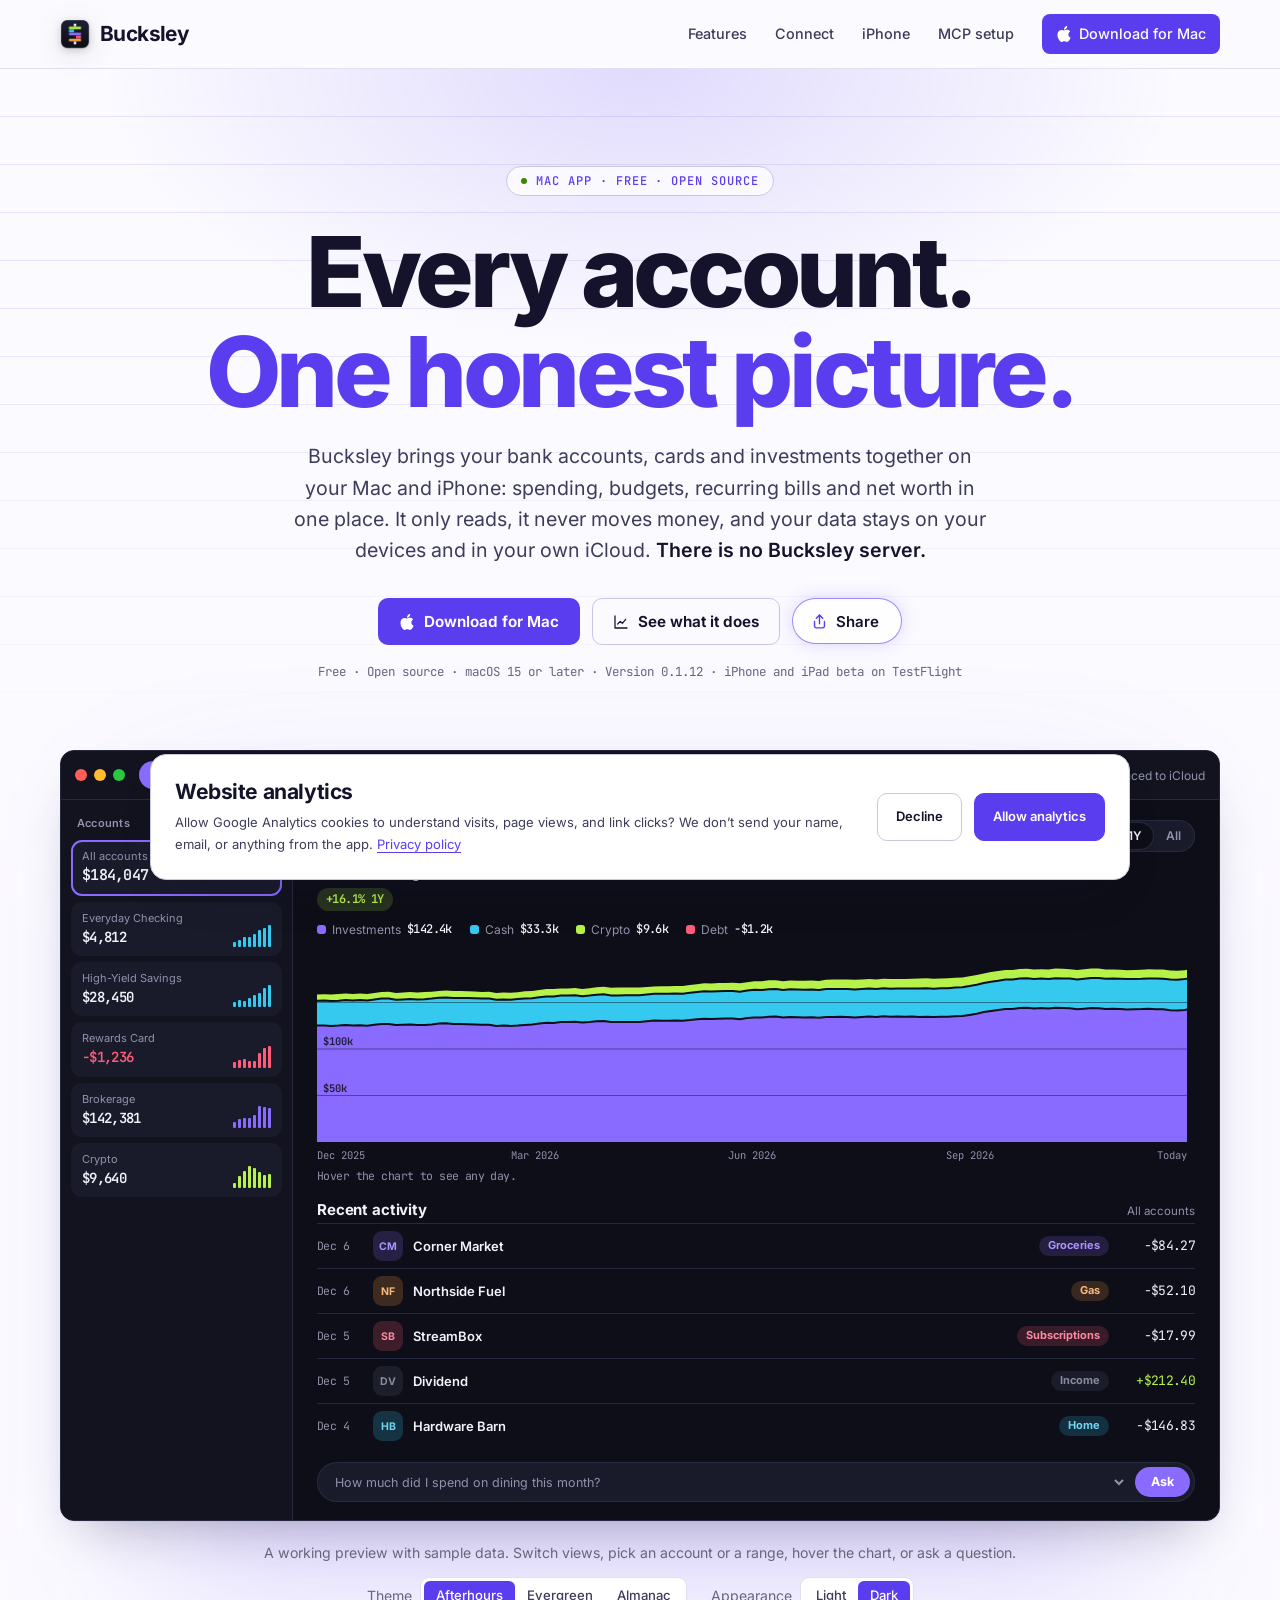
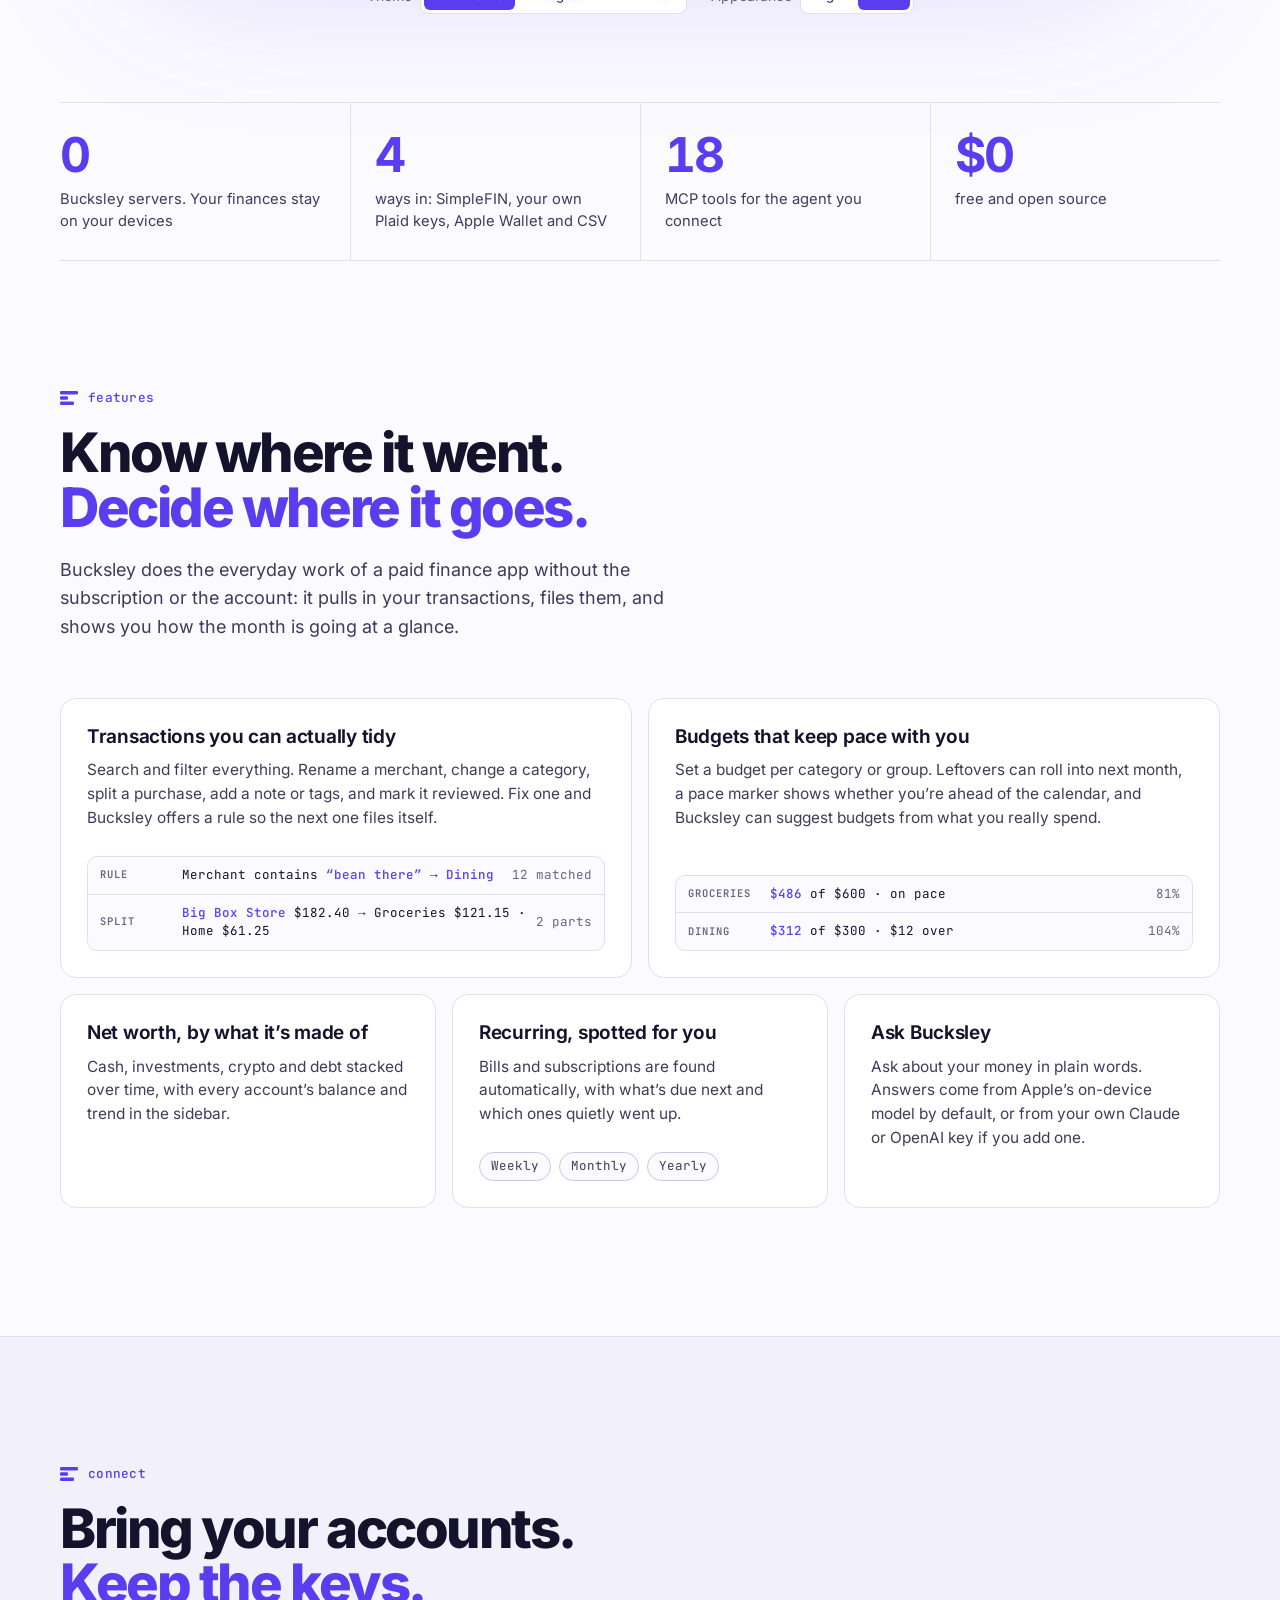
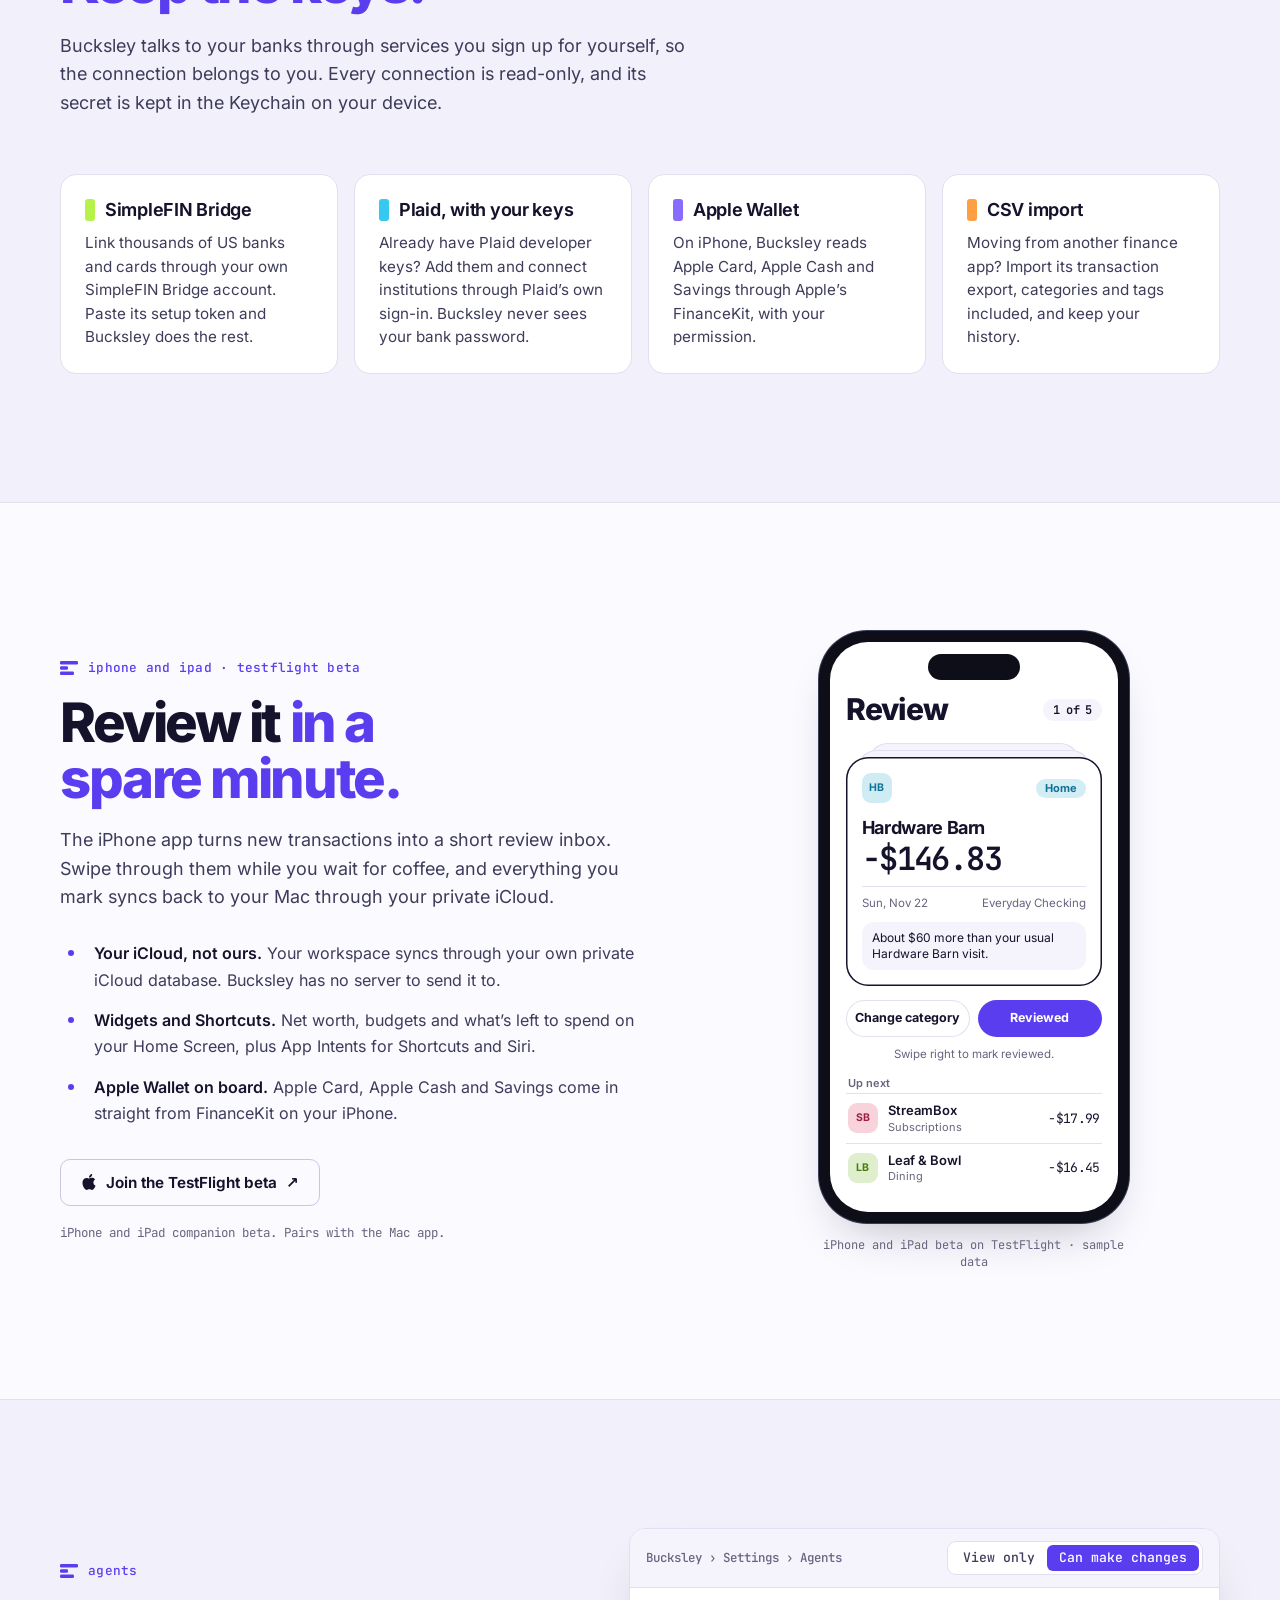
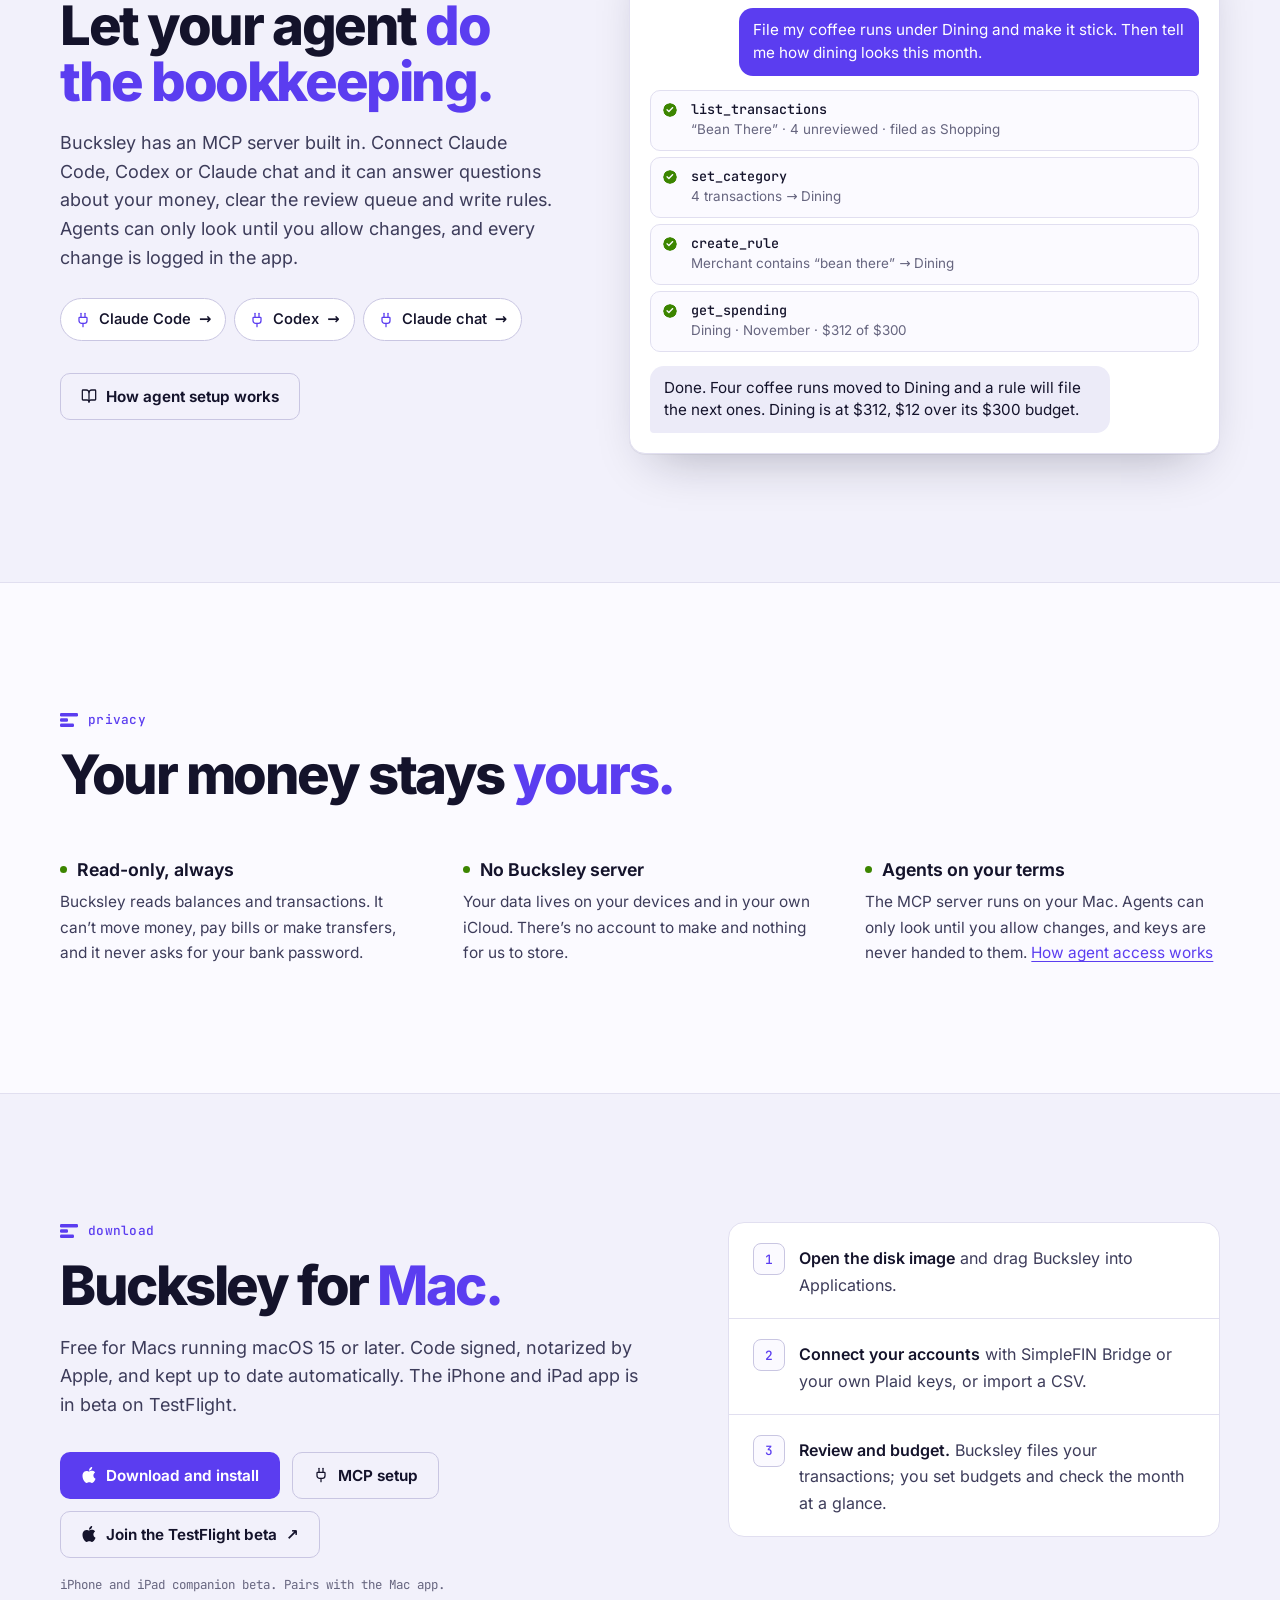
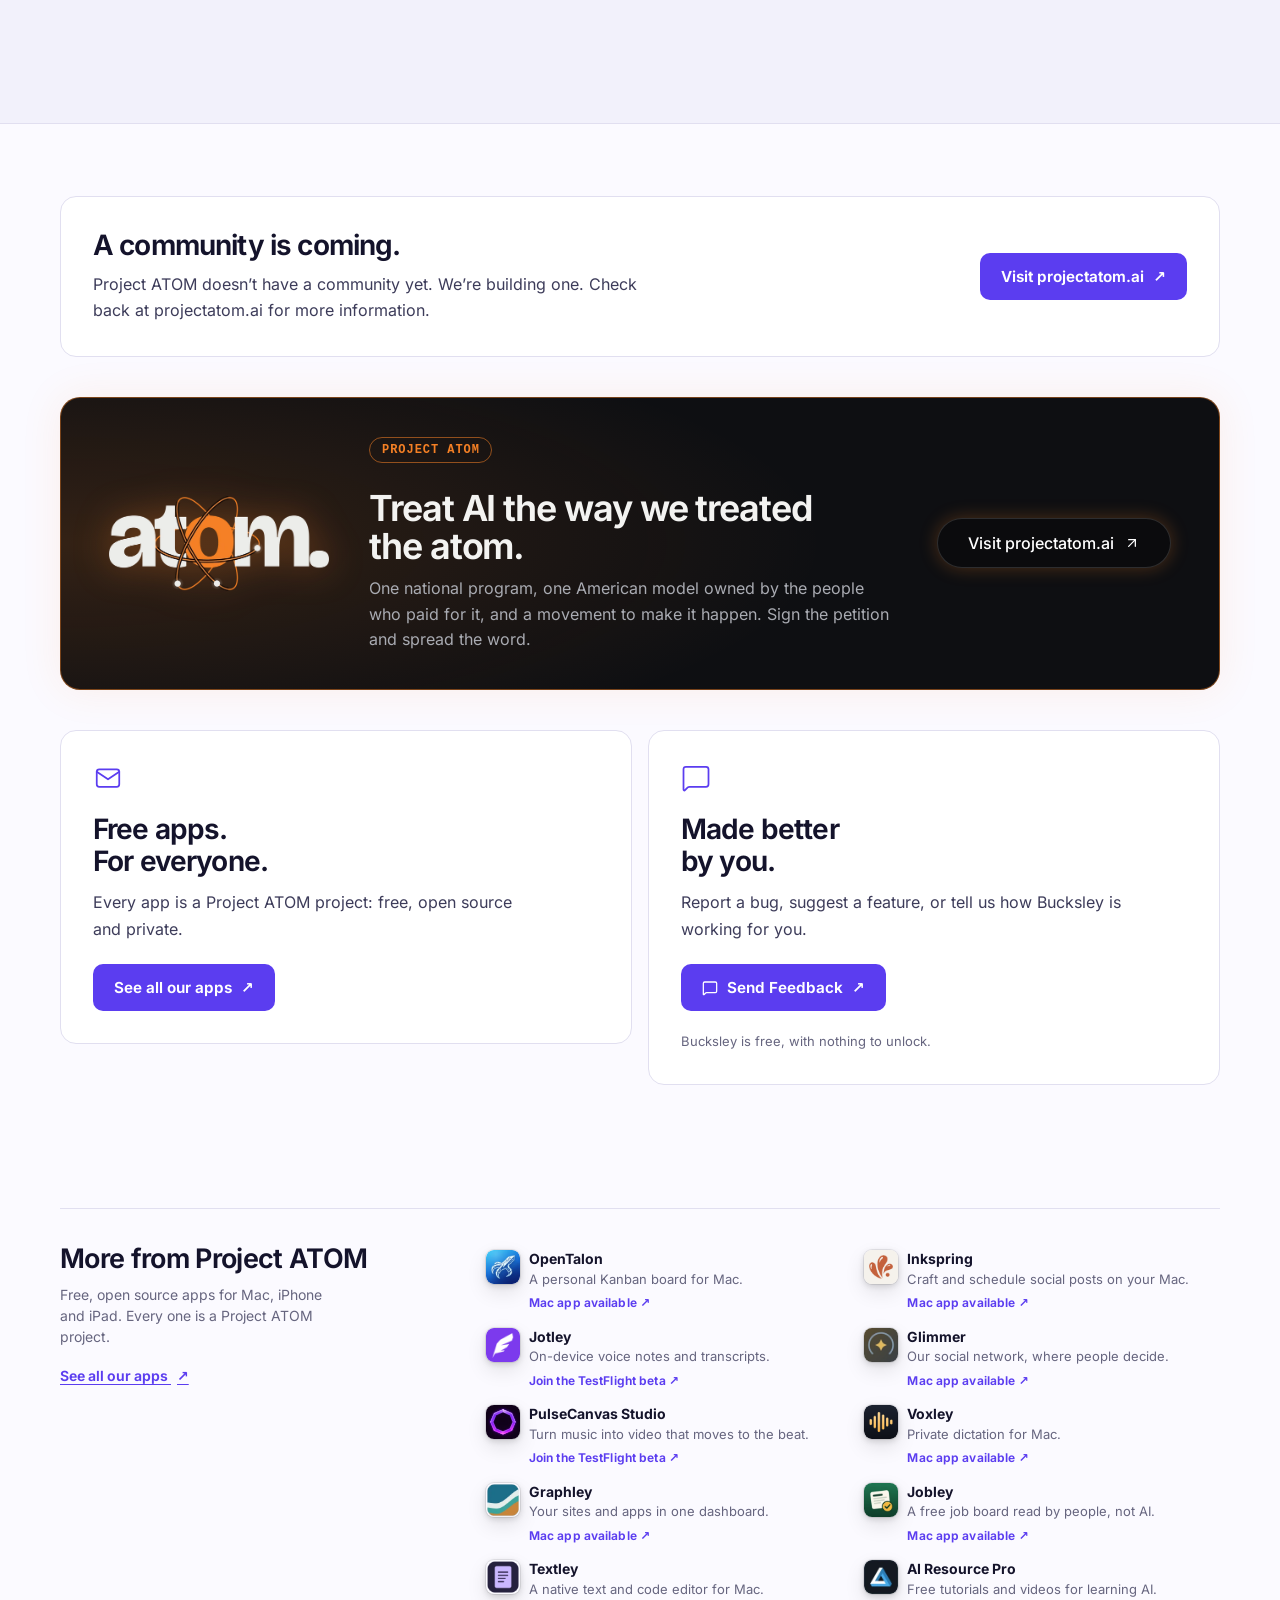
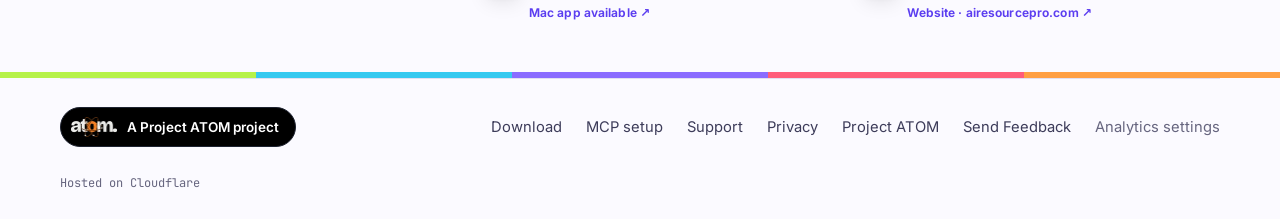
==== commit 997b5921: "[site] link the public TestFlight beta in place of the App Store Co-Authored-By: Claude Opus 5.5 <no" ====
--- a/index.html
+++ b/index.html
@@ -62,7 +62,7 @@
           <a class="button secondary" href="#features"><svg width="16" height="16" viewBox="0 0 24 24" fill="none" stroke="currentColor" stroke-width="1.9" stroke-linecap="round" stroke-linejoin="round" aria-hidden="true"><path d="M3 3v18h18"/><path d="m7 15 4-4 3 3 5-6"/></svg>See what it does</a>
           <button type="button" class="pm-share-btn bk-share" data-pm-share data-share-url="https://bucksley.ai/" data-share-title="Bucksley" data-share-text="Every account, one honest picture. Free personal finance for Mac and iPhone." aria-haspopup="menu" aria-label="Share Bucksley"><svg viewBox="0 0 24 24" fill="none" stroke="currentColor" stroke-width="2" stroke-linecap="round" stroke-linejoin="round" aria-hidden="true"><path d="M12 3v12"/><path d="m7.5 7.5 4.5-4.5 4.5 4.5"/><path d="M5 12v6.5A2.5 2.5 0 0 0 7.5 21h9a2.5 2.5 0 0 0 2.5-2.5V12"/></svg><span data-pm-share-label>Share</span></button>
         </div>
-        <p class="fineprint">Free · Open source · macOS 15 or later · Version <span data-release="version">0.1.12</span> · iPhone app coming soon</p>
+        <p class="fineprint">Free · Open source · macOS 15 or later · Version <span data-release="version">0.1.12</span> · iPhone and iPad beta on TestFlight</p>
 
         <div class="stage">
           <div class="gw" data-theme="ah" data-appearance="dark" role="group" aria-label="Working preview of the Bucksley window, with sample data">
@@ -213,7 +213,7 @@
     <section id="iphone" class="section">
       <div class="shell split">
         <div>
-          <span class="mark">iphone · coming soon</span>
+          <span class="mark">iphone and ipad · testflight beta</span>
           <h2>Review it <em>in a spare minute.</em></h2>
           <p class="lead">The iPhone app turns new transactions into a short review inbox. Swipe through them while you wait for coffee, and everything you mark syncs back to your Mac through your private iCloud.</p>
           <ul class="ticks">
@@ -221,6 +221,10 @@
             <li><span><strong>Widgets and Shortcuts.</strong> Net worth, budgets and what’s left to spend on your Home Screen, plus App Intents for Shortcuts and Siri.</span></li>
             <li><span><strong>Apple Wallet on board.</strong> Apple Card, Apple Cash and Savings come in straight from FinanceKit on your iPhone.</span></li>
           </ul>
+          <div class="actions actions-left">
+            <a class="button secondary testflight-button" href="https://testflight.apple.com/join/F4wS5fF3" target="_blank" rel="noopener noreferrer"><svg width="16" height="16" viewBox="0 0 24 24" fill="currentColor" aria-hidden="true" focusable="false"><path d="M12.152 6.896c-.948 0-2.415-1.078-3.96-1.04-2.04.027-3.91 1.183-4.961 3.014-2.117 3.675-.546 9.103 1.519 12.09 1.013 1.454 2.208 3.09 3.792 3.039 1.52-.065 2.09-.987 3.935-.987 1.831 0 2.35.987 3.96.948 1.637-.026 2.676-1.48 3.676-2.948 1.156-1.688 1.636-3.325 1.662-3.415-.039-.013-3.182-1.221-3.22-4.857-.026-3.04 2.48-4.494 2.597-4.559-1.429-2.09-3.623-2.324-4.39-2.376-2-.156-3.675 1.09-4.61 1.09zM15.53 3.83c.843-1.012 1.4-2.427 1.245-3.83-1.207.052-2.662.805-3.532 1.818-.78.896-1.454 2.338-1.273 3.714 1.338.104 2.715-.688 3.559-1.701"/></svg> Join the TestFlight beta <span aria-hidden="true">↗</span></a>
+          </div>
+          <p class="fineprint">iPhone and iPad companion beta. Pairs with the Mac&nbsp;app.</p>
         </div>
         <figure class="phone">
           <div class="phone-frame">
@@ -244,7 +248,7 @@
               <ul class="next" data-k="next"></ul>
             </div>
           </div>
-          <figcaption>iPhone app coming soon · sample data</figcaption>
+          <figcaption>iPhone and iPad beta on TestFlight · sample data</figcaption>
         </figure>
       </div>
     </section>
@@ -305,11 +309,13 @@
         <div>
           <span class="mark">download</span>
           <h2 id="download-title">Bucksley for <em>Mac.</em></h2>
-          <p class="lead">Free for Macs running macOS 15 or later. Code signed, notarized by Apple, and kept up to date automatically. The iPhone app is coming soon.</p>
+          <p class="lead">Free for Macs running macOS 15 or later. Code signed, notarized by Apple, and kept up to date automatically. The iPhone and iPad app is in beta on&nbsp;TestFlight.</p>
           <div class="actions">
             <a class="button mac-download" href="/download/"><svg width="16" height="16" viewBox="0 0 24 24" fill="currentColor" aria-hidden="true" focusable="false"><path d="M12.152 6.896c-.948 0-2.415-1.078-3.96-1.04-2.04.027-3.91 1.183-4.961 3.014-2.117 3.675-.546 9.103 1.519 12.09 1.013 1.454 2.208 3.09 3.792 3.039 1.52-.065 2.09-.987 3.935-.987 1.831 0 2.35.987 3.96.948 1.637-.026 2.676-1.48 3.676-2.948 1.156-1.688 1.636-3.325 1.662-3.415-.039-.013-3.182-1.221-3.22-4.857-.026-3.04 2.48-4.494 2.597-4.559-1.429-2.09-3.623-2.324-4.39-2.376-2-.156-3.675 1.09-4.61 1.09zM15.53 3.83c.843-1.012 1.4-2.427 1.245-3.83-1.207.052-2.662.805-3.532 1.818-.78.896-1.454 2.338-1.273 3.714 1.338.104 2.715-.688 3.559-1.701"/></svg> Download and install</a>
             <a class="button secondary" href="/mcp/"><svg width="16" height="16" viewBox="0 0 24 24" fill="none" stroke="currentColor" stroke-width="1.9" stroke-linecap="round" stroke-linejoin="round" aria-hidden="true"><path d="M12 22v-5"/><path d="M15 8V2"/><path d="M17 8a1 1 0 0 1 1 1v4a4 4 0 0 1-4 4h-4a4 4 0 0 1-4-4V9a1 1 0 0 1 1-1z"/><path d="M9 8V2"/></svg>MCP setup</a>
-          </div>
+            <a class="button secondary testflight-button" href="https://testflight.apple.com/join/F4wS5fF3" target="_blank" rel="noopener noreferrer"><svg width="16" height="16" viewBox="0 0 24 24" fill="currentColor" aria-hidden="true" focusable="false"><path d="M12.152 6.896c-.948 0-2.415-1.078-3.96-1.04-2.04.027-3.91 1.183-4.961 3.014-2.117 3.675-.546 9.103 1.519 12.09 1.013 1.454 2.208 3.09 3.792 3.039 1.52-.065 2.09-.987 3.935-.987 1.831 0 2.35.987 3.96.948 1.637-.026 2.676-1.48 3.676-2.948 1.156-1.688 1.636-3.325 1.662-3.415-.039-.013-3.182-1.221-3.22-4.857-.026-3.04 2.48-4.494 2.597-4.559-1.429-2.09-3.623-2.324-4.39-2.376-2-.156-3.675 1.09-4.61 1.09zM15.53 3.83c.843-1.012 1.4-2.427 1.245-3.83-1.207.052-2.662.805-3.532 1.818-.78.896-1.454 2.338-1.273 3.714 1.338.104 2.715-.688 3.559-1.701"/></svg> Join the TestFlight beta <span aria-hidden="true">↗</span></a>
+          </div>
+          <p class="fineprint">iPhone and iPad companion beta. Pairs with the Mac&nbsp;app.</p>
         </div>
         <ol class="install-steps" aria-label="Getting started">
           <li><span><strong>Open the disk image</strong> and drag Bucksley into Applications.</span></li>
@@ -385,7 +391,7 @@
             <img src="/app-icons/jotley.webp" alt="" width="34" height="34">
             <span><strong>Jotley</strong><span class="family-detail">On-device voice notes and transcripts.</span></span>
           </a>
-          <a class="family-store" href="https://apps.apple.com/us/app/jotley-private-ai-notes/id6746770199">Available on the App Store&nbsp;<span aria-hidden="true">↗</span></a>
+          <a class="family-store" href="https://testflight.apple.com/join/1y7UFzjK">Join the TestFlight beta&nbsp;<span aria-hidden="true">↗</span></a>
         </li>
         <li>
           <a class="family-entry" href="https://www.glimmertoday.com/">
@@ -399,7 +405,7 @@
             <img src="/app-icons/pulsecanvas.webp" alt="" width="34" height="34">
             <span><strong>PulseCanvas Studio</strong><span class="family-detail">Turn music into video that moves to the beat.</span></span>
           </a>
-          <a class="family-store" href="https://apps.apple.com/us/app/pulsecanvas-studio/id6821642700">Available on the App Store&nbsp;<span aria-hidden="true">↗</span></a>
+          <a class="family-store" href="https://testflight.apple.com/join/477U764J">Join the TestFlight beta&nbsp;<span aria-hidden="true">↗</span></a>
         </li>
         <li>
           <a class="family-entry" href="https://voxley.si/">
--- a/assets/site.css
+++ b/assets/site.css
@@ -497,6 +497,8 @@
 }
 .download-button svg { margin-top: -3px; }
 .download-get .fineprint + .fineprint { margin-top: 4px; }
+.testflight-get { margin-top: 28px; }
+.testflight-get .fineprint { margin-top: 10px; }
 .download-support {
   grid-area: card; position: relative; overflow: hidden;
   padding: 30px 30px 28px;
@@ -550,6 +552,7 @@
   .download-support .button { width: 100%; min-height: 42px; margin-top: 14px; }
   .download-get { margin-top: 16px; }
   .download-button { width: 100%; }
+  .testflight-get .button { width: 100%; }
 }
 @media (max-width: 720px) {
   .shell { width: calc(100% - 32px); }
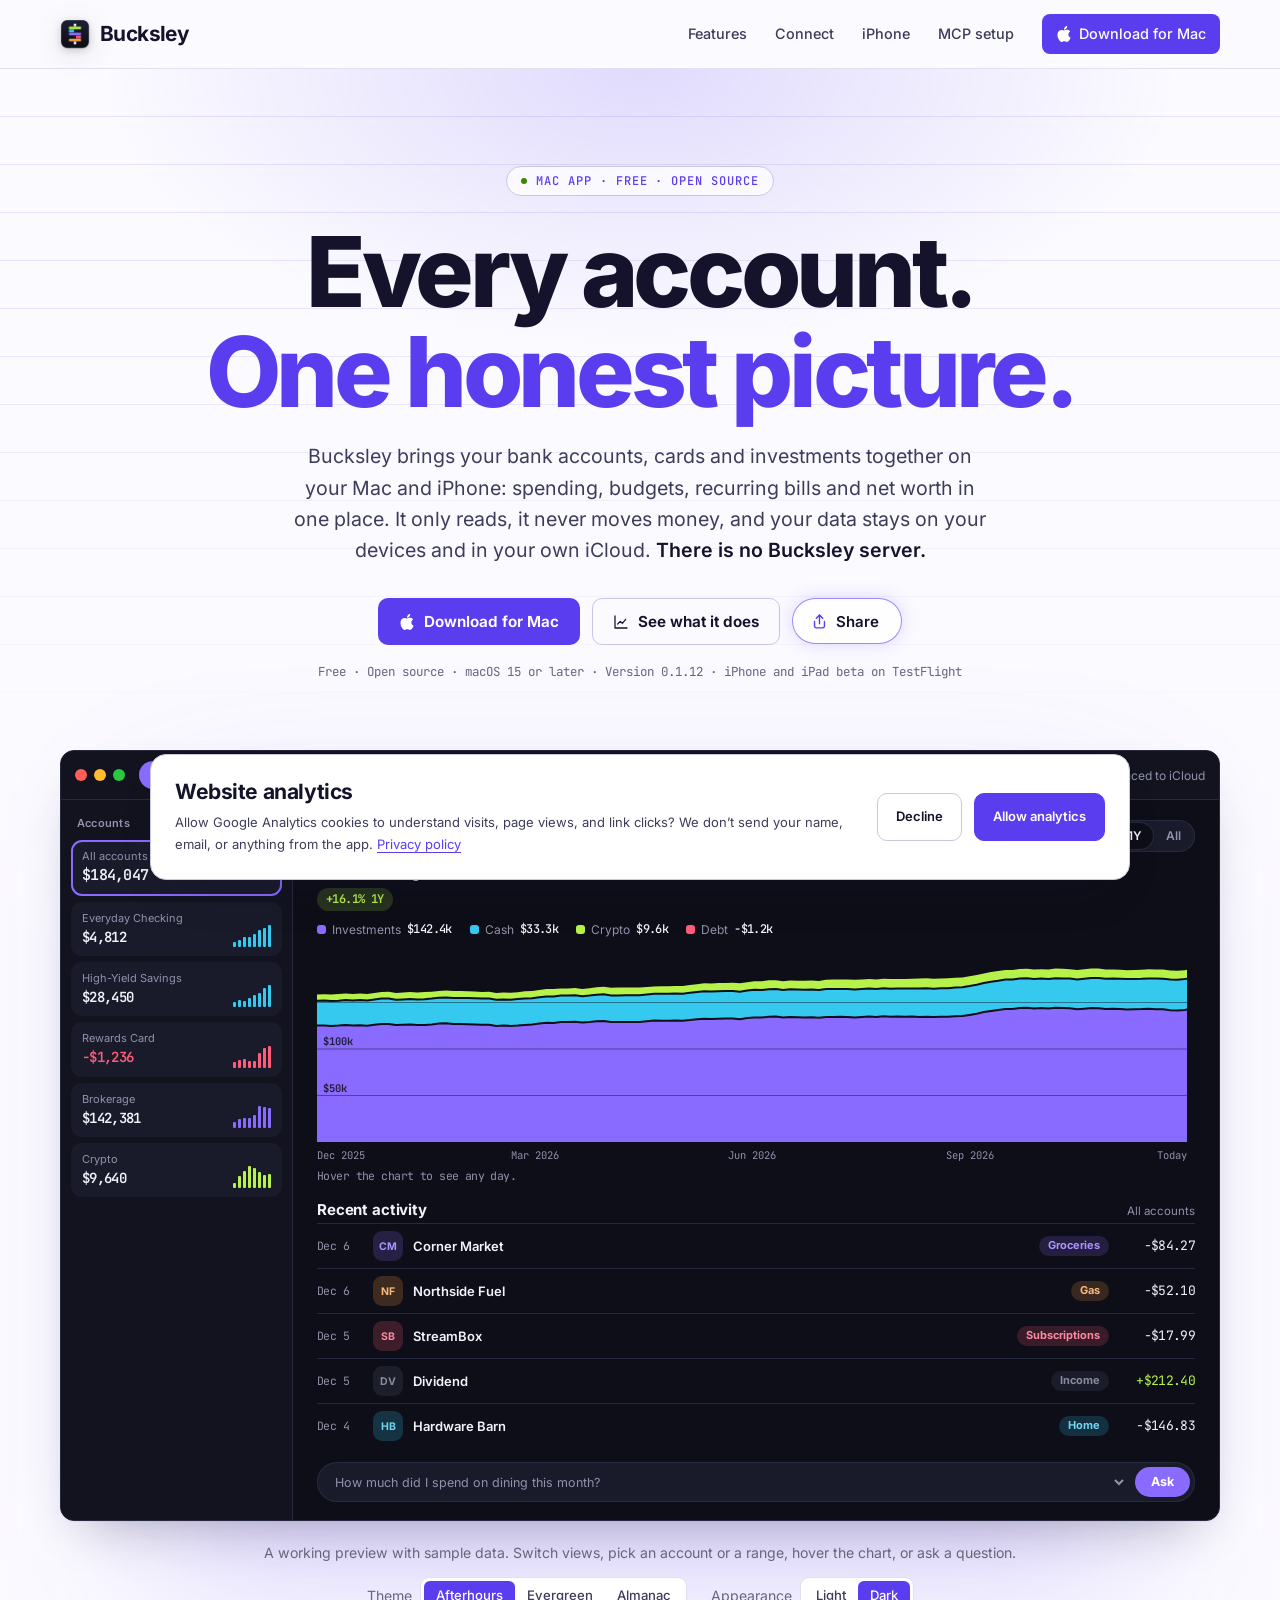
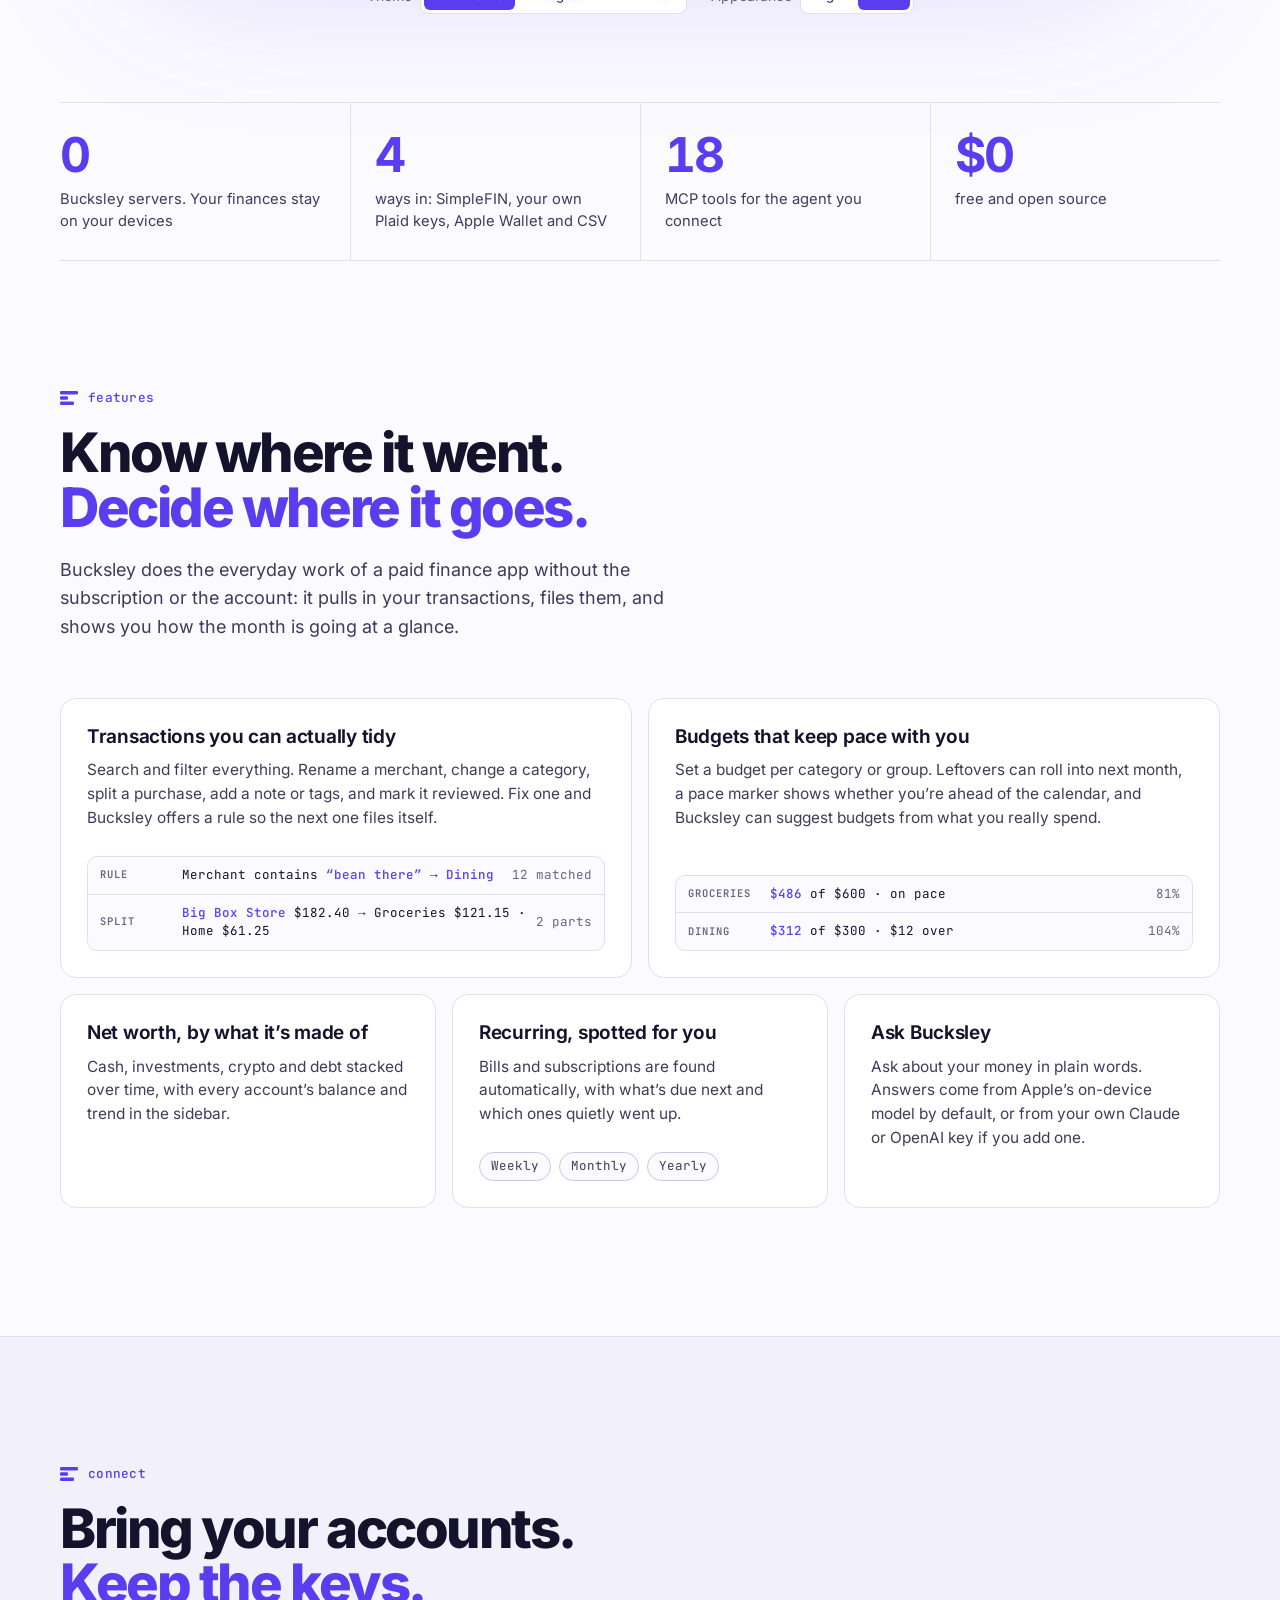
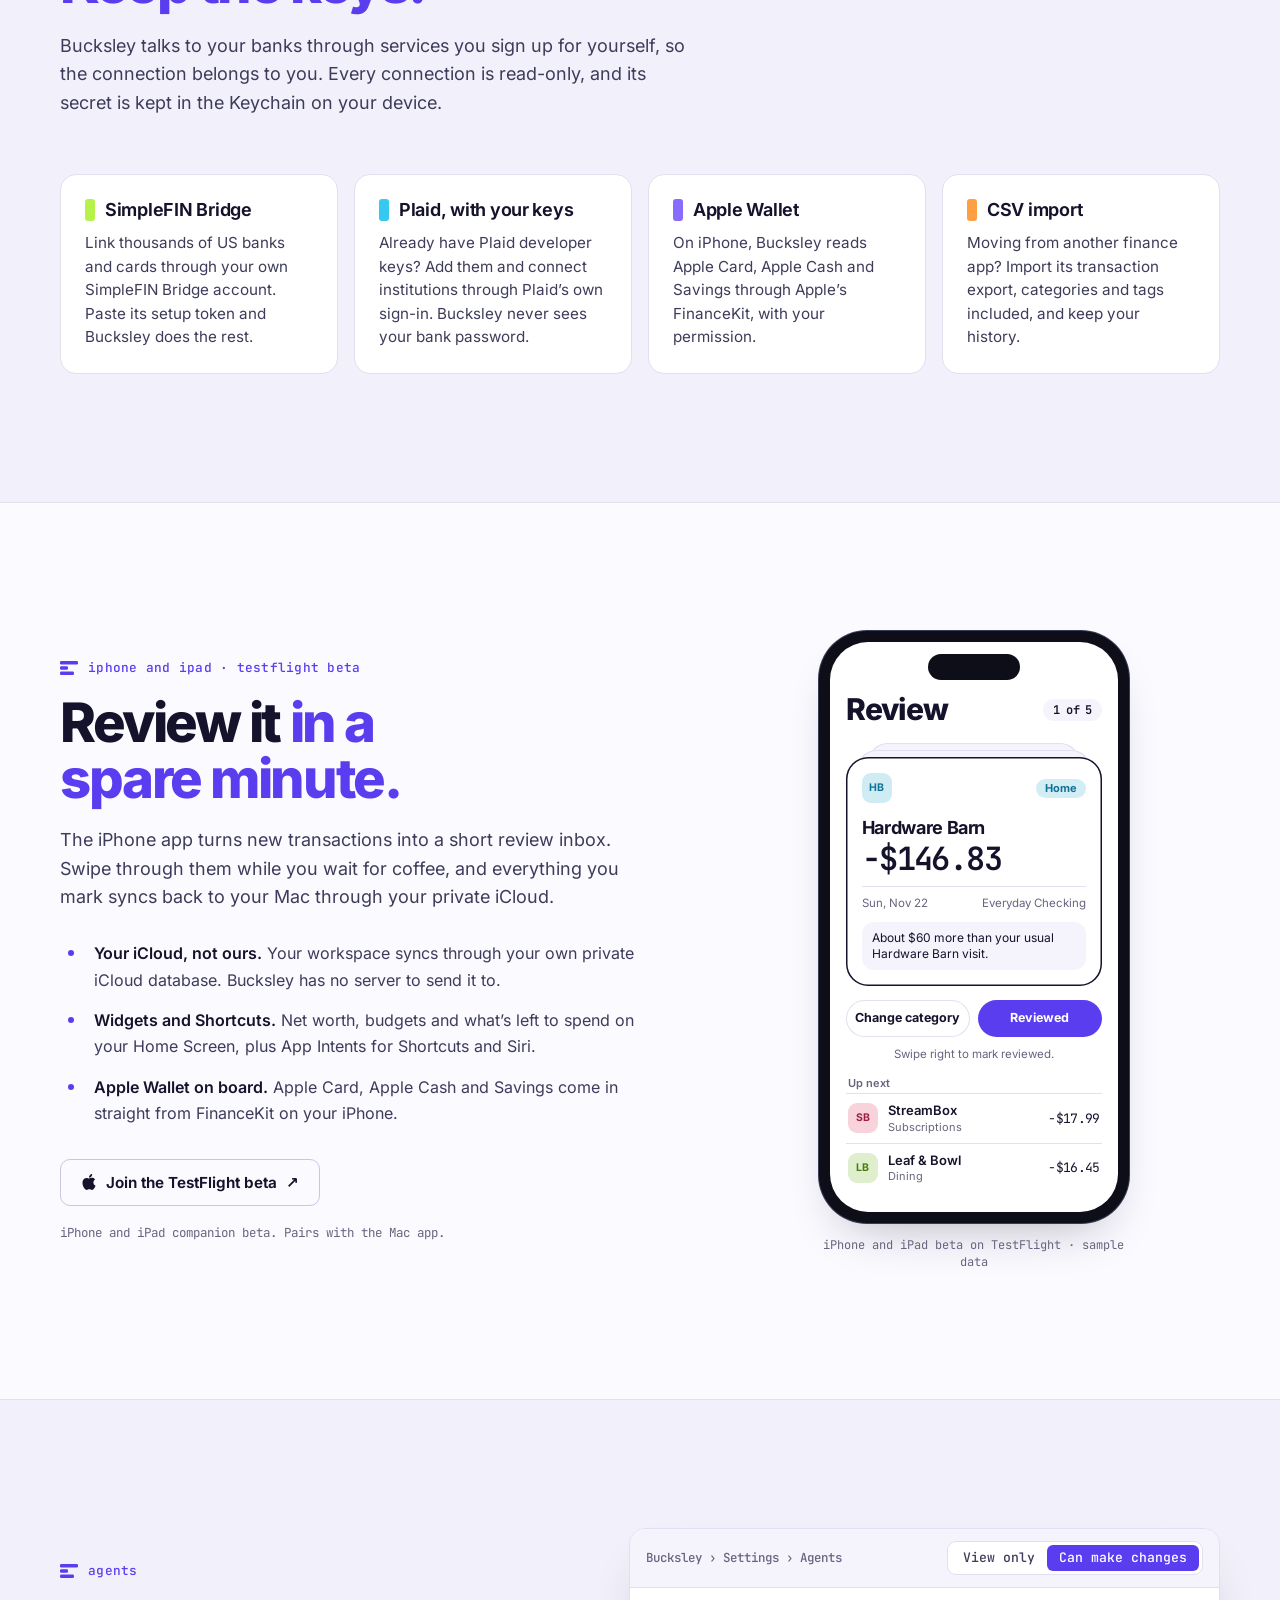
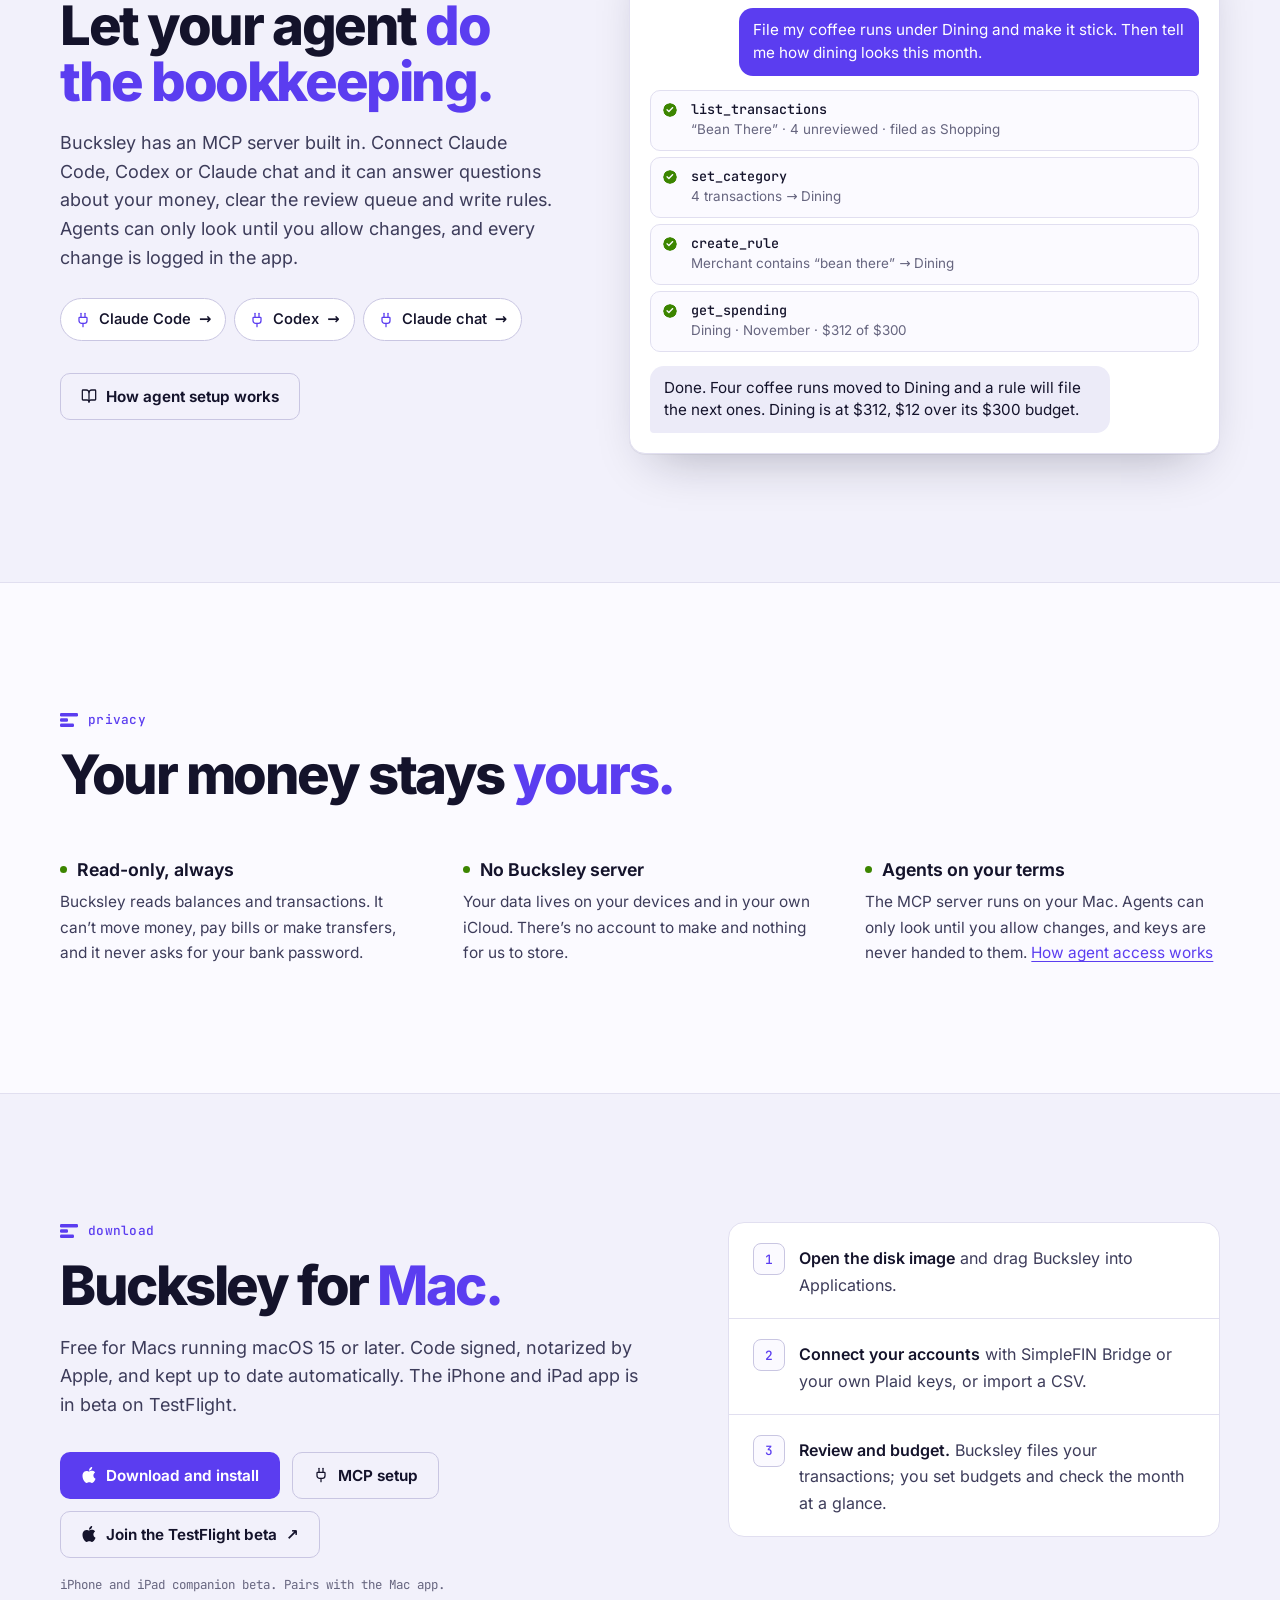
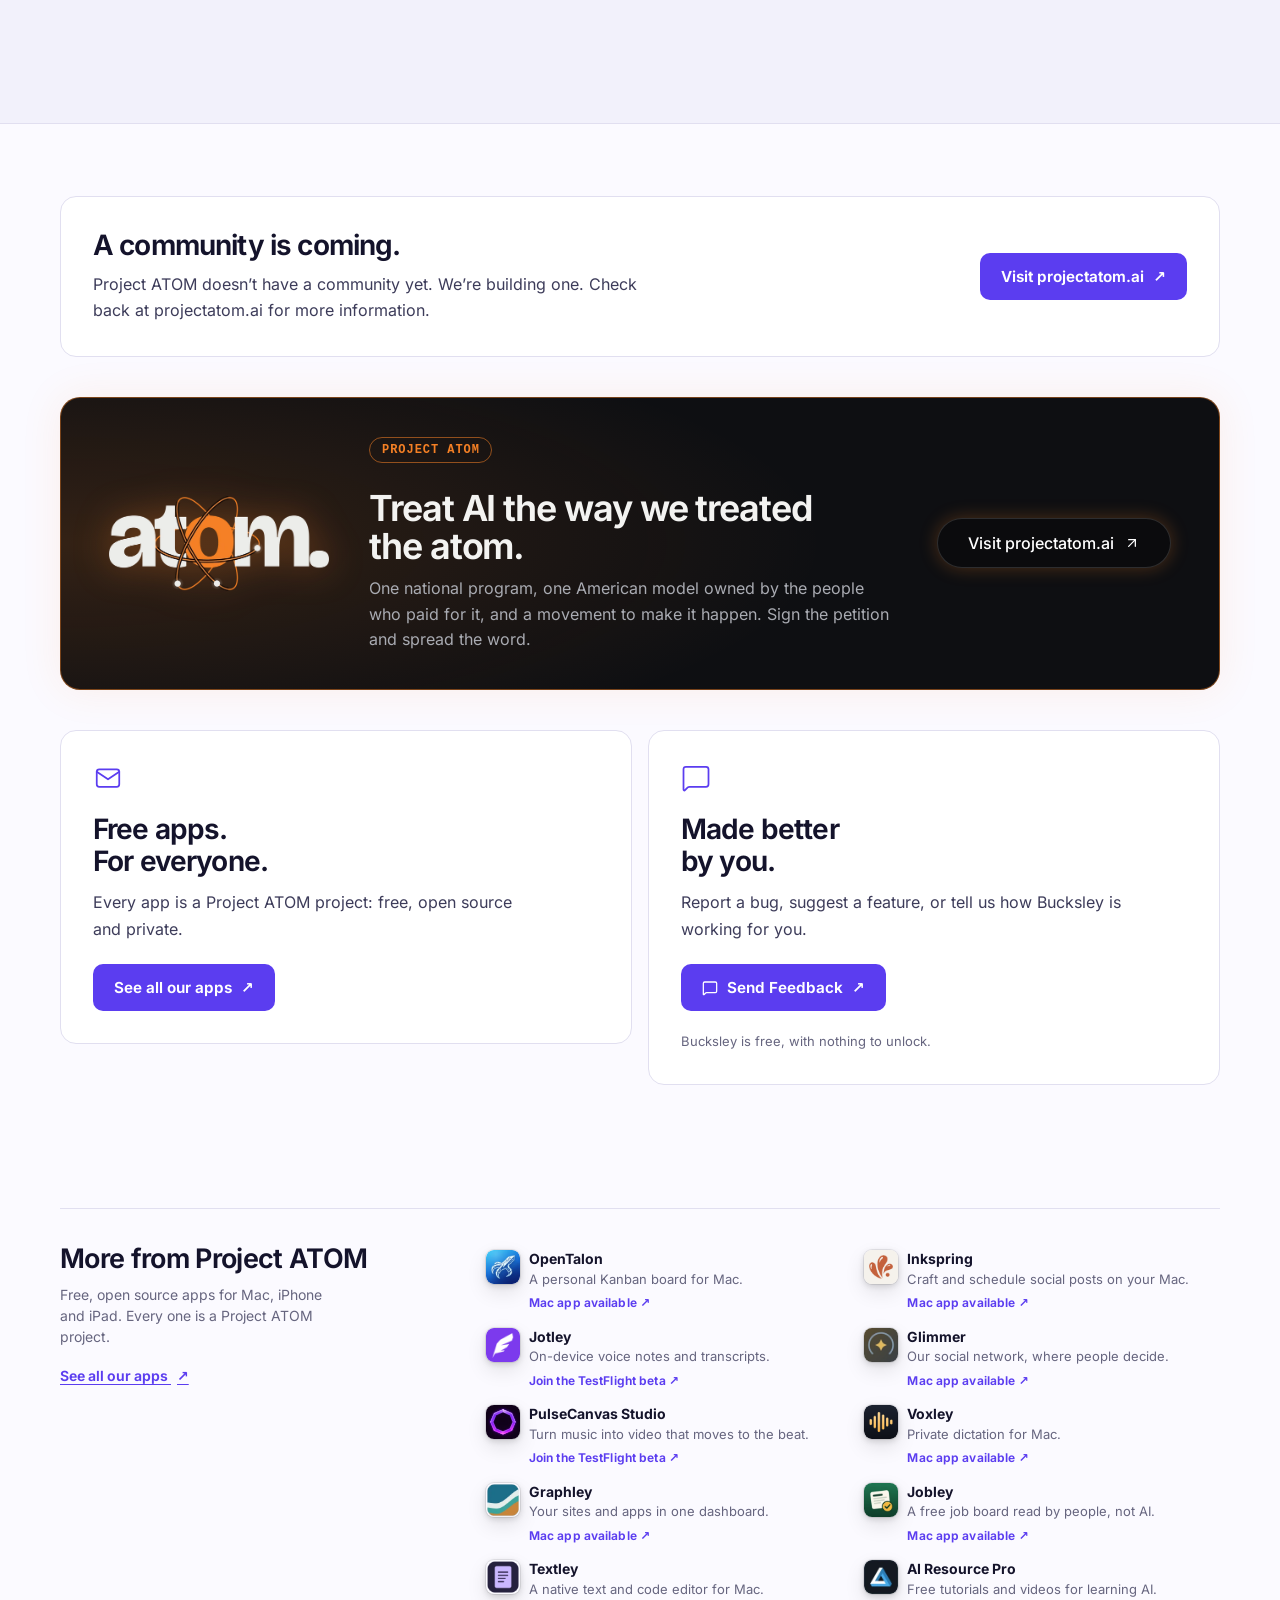
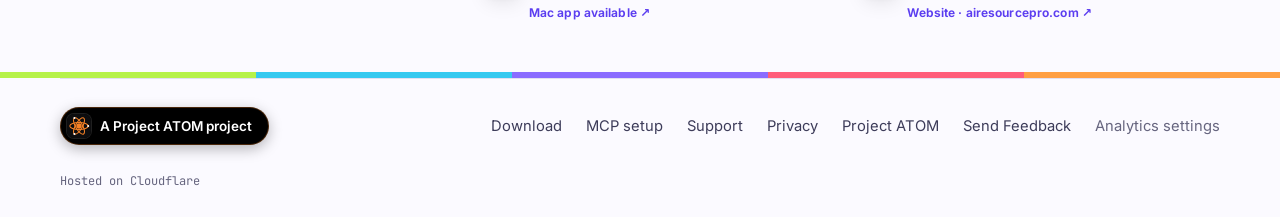
==== commit 0329ca48: "Use the ATOM favicon in the Project ATOM pill Swap the "atom." text wordmark for the small ATOM favi" ====
--- a/index.html
+++ b/index.html
@@ -449,7 +449,7 @@
 
   <footer>
     <div class="shell footer">
-      <a class="product-credit" href="https://projectatom.ai/" target="_blank" rel="noopener noreferrer"><img src="/project-atom/atom-credit.webp" width="46" height="20" alt="" style="width:46px;height:20px;border-radius:0;box-shadow:none;outline:0;border:0;filter:none"><span>A Project ATOM project</span></a>
+      <a class="product-credit" href="https://projectatom.ai/" target="_blank" rel="noopener noreferrer"><img src="/project-atom/atom-icon.svg?v=20261127" width="24" height="24" alt="" style="width:24px;height:24px;border-radius:7px;box-shadow:0 0 0 1px rgba(255,255,255,.12);outline:0;border:0;filter:none"><span>A Project ATOM project</span></a>
       <nav aria-label="Footer"><a href="/download/">Download</a><a href="/mcp/">MCP setup</a><a href="/help/">Support</a><a href="/privacy/">Privacy</a><a href="https://projectatom.ai/">Project ATOM</a><a href="https://projectatom.ai/apps?app=bucksley#feedback">Send Feedback</a></nav>
     </div>
     <div class="shell footer-credit">
--- a/assets/site.css
+++ b/assets/site.css
@@ -439,9 +439,9 @@
 .footer a { color: var(--ink-2); text-decoration: none; }
 .footer a:hover { color: var(--accent); }
 .footer-credit { display: flex; flex-wrap: wrap; align-items: center; justify-content: space-between; gap: 12px 18px; padding-block: 0 28px; font: .75rem/1.4 var(--mono); color: var(--muted); }
-.footer .product-credit, .footer-credit .product-credit { display: inline-flex; align-items: center; flex-shrink: 0; gap: 10px; padding: 9px 16px 9px 10px; border: 1px solid #1d2230; border-radius: 999px; background: #000; color: #fff; font: 600 13.5px/1.4 var(--sans); white-space: nowrap; text-decoration: none; transition: transform .15s; }
-:is(.footer, .footer-credit) .product-credit:hover { color: #fff; transform: translateY(-1px); }
-.product-credit img { display: block; flex-shrink: 0; width: 22px; height: 22px; border-radius: 6px; object-fit: contain; }
+.footer .product-credit, .footer-credit .product-credit { display: inline-flex; align-items: center; flex-shrink: 0; gap: 9px; padding: 6px 16px 6px 6px; border: 1px solid rgba(245, 128, 37, .3); border-radius: 999px; background: #000; color: #fff; font: 600 13.5px/1.4 var(--sans); white-space: nowrap; text-decoration: none; box-shadow: 0 4px 14px rgba(0, 0, 0, .28); transition: transform .15s, border-color .15s, box-shadow .15s; }
+:is(.footer, .footer-credit) .product-credit:hover { color: #fff; transform: translateY(-1px); border-color: rgba(245, 128, 37, .65); box-shadow: 0 0 18px rgba(245, 128, 37, .22); }
+.product-credit img { display: block; flex-shrink: 0; width: 24px; height: 24px; border-radius: 7px; object-fit: contain; }
 
 /* Inner pages: page head, docs layout, tables */
 .page-head { padding-block: clamp(48px, 7vw, 88px) clamp(28px, 4vw, 44px); }
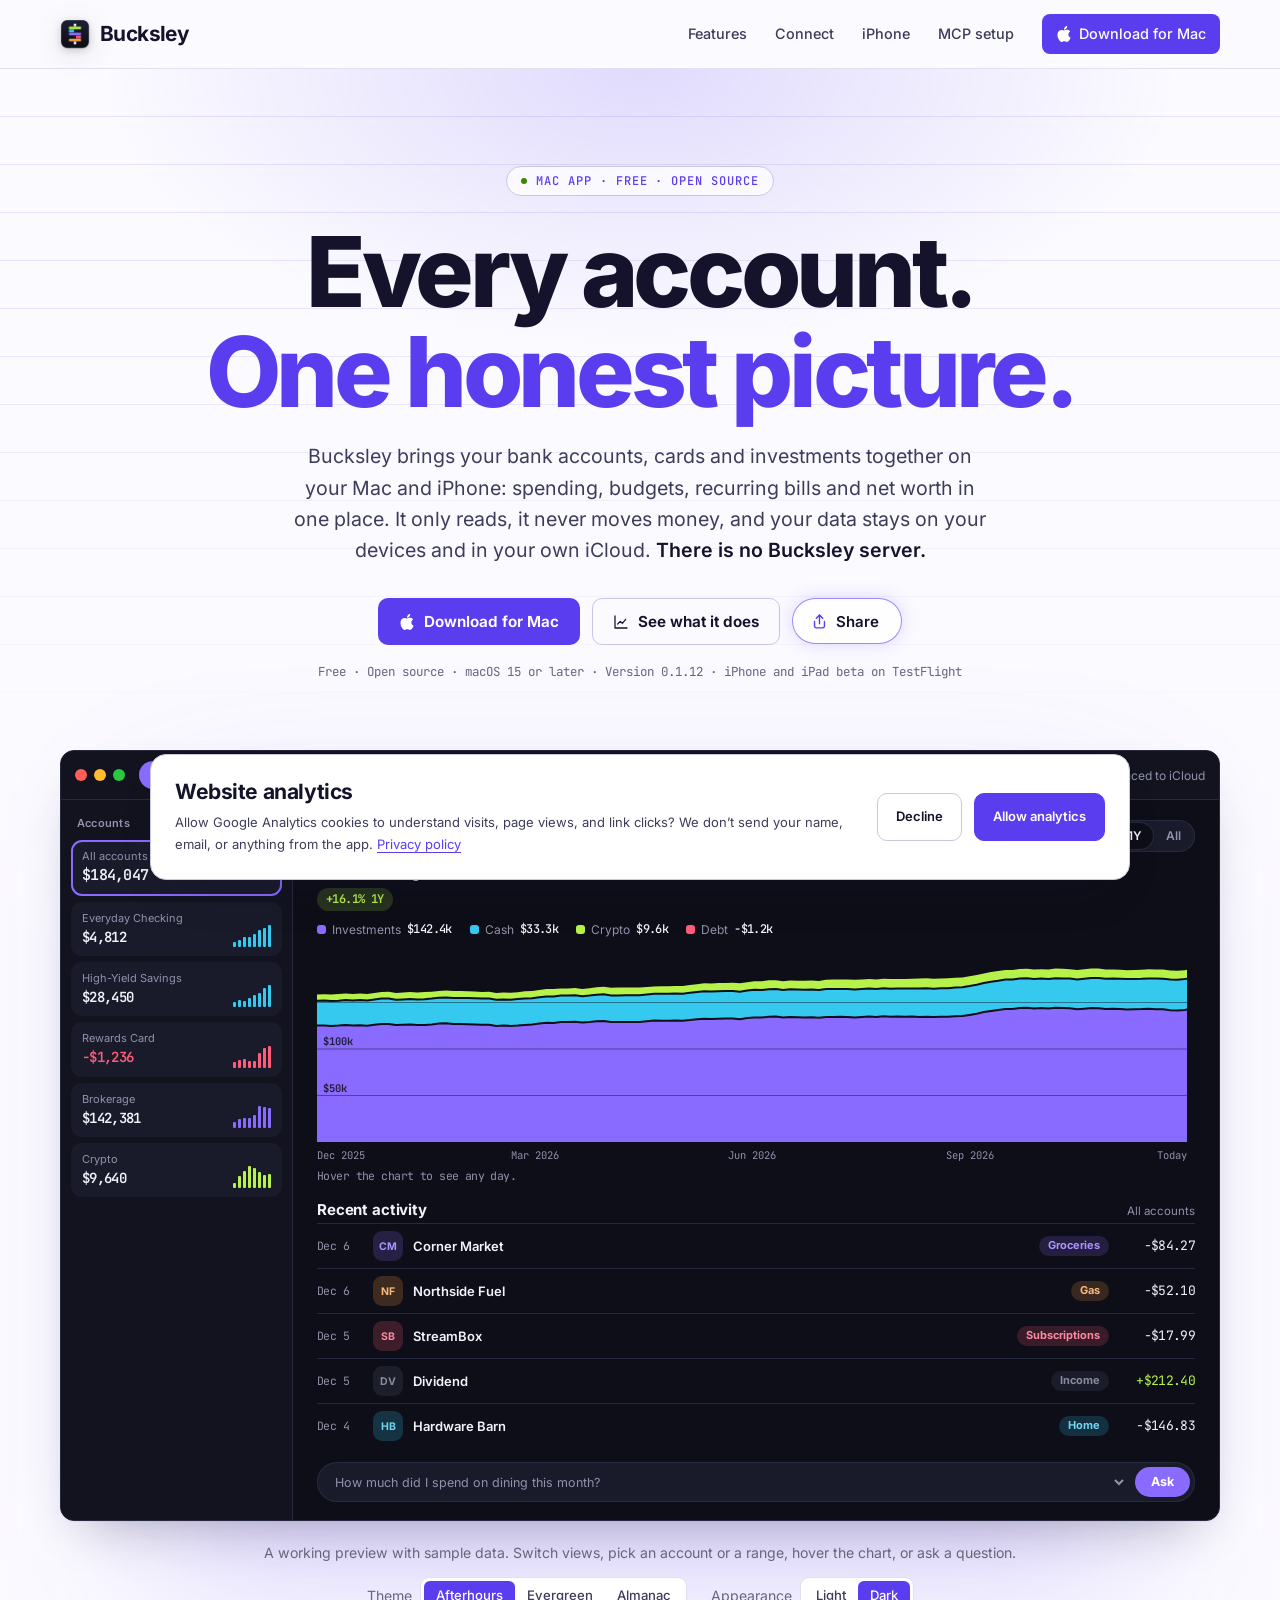
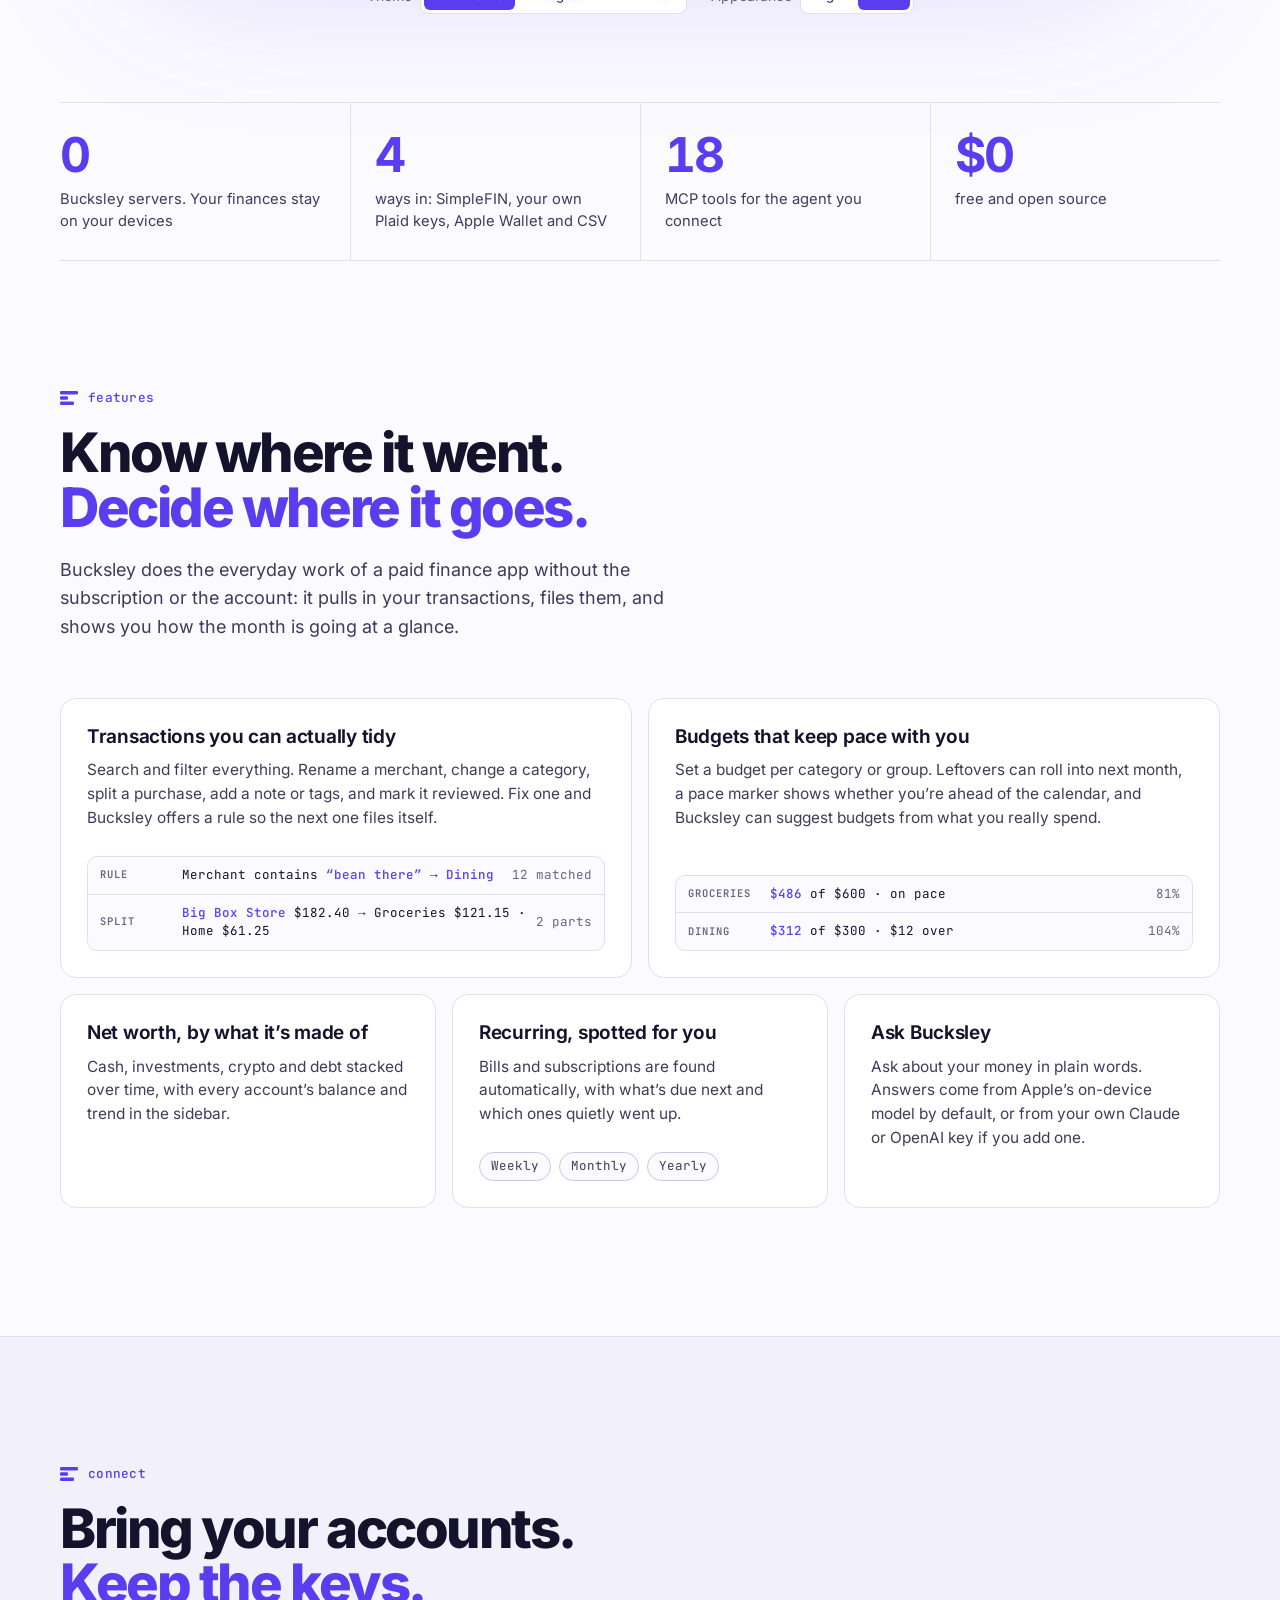
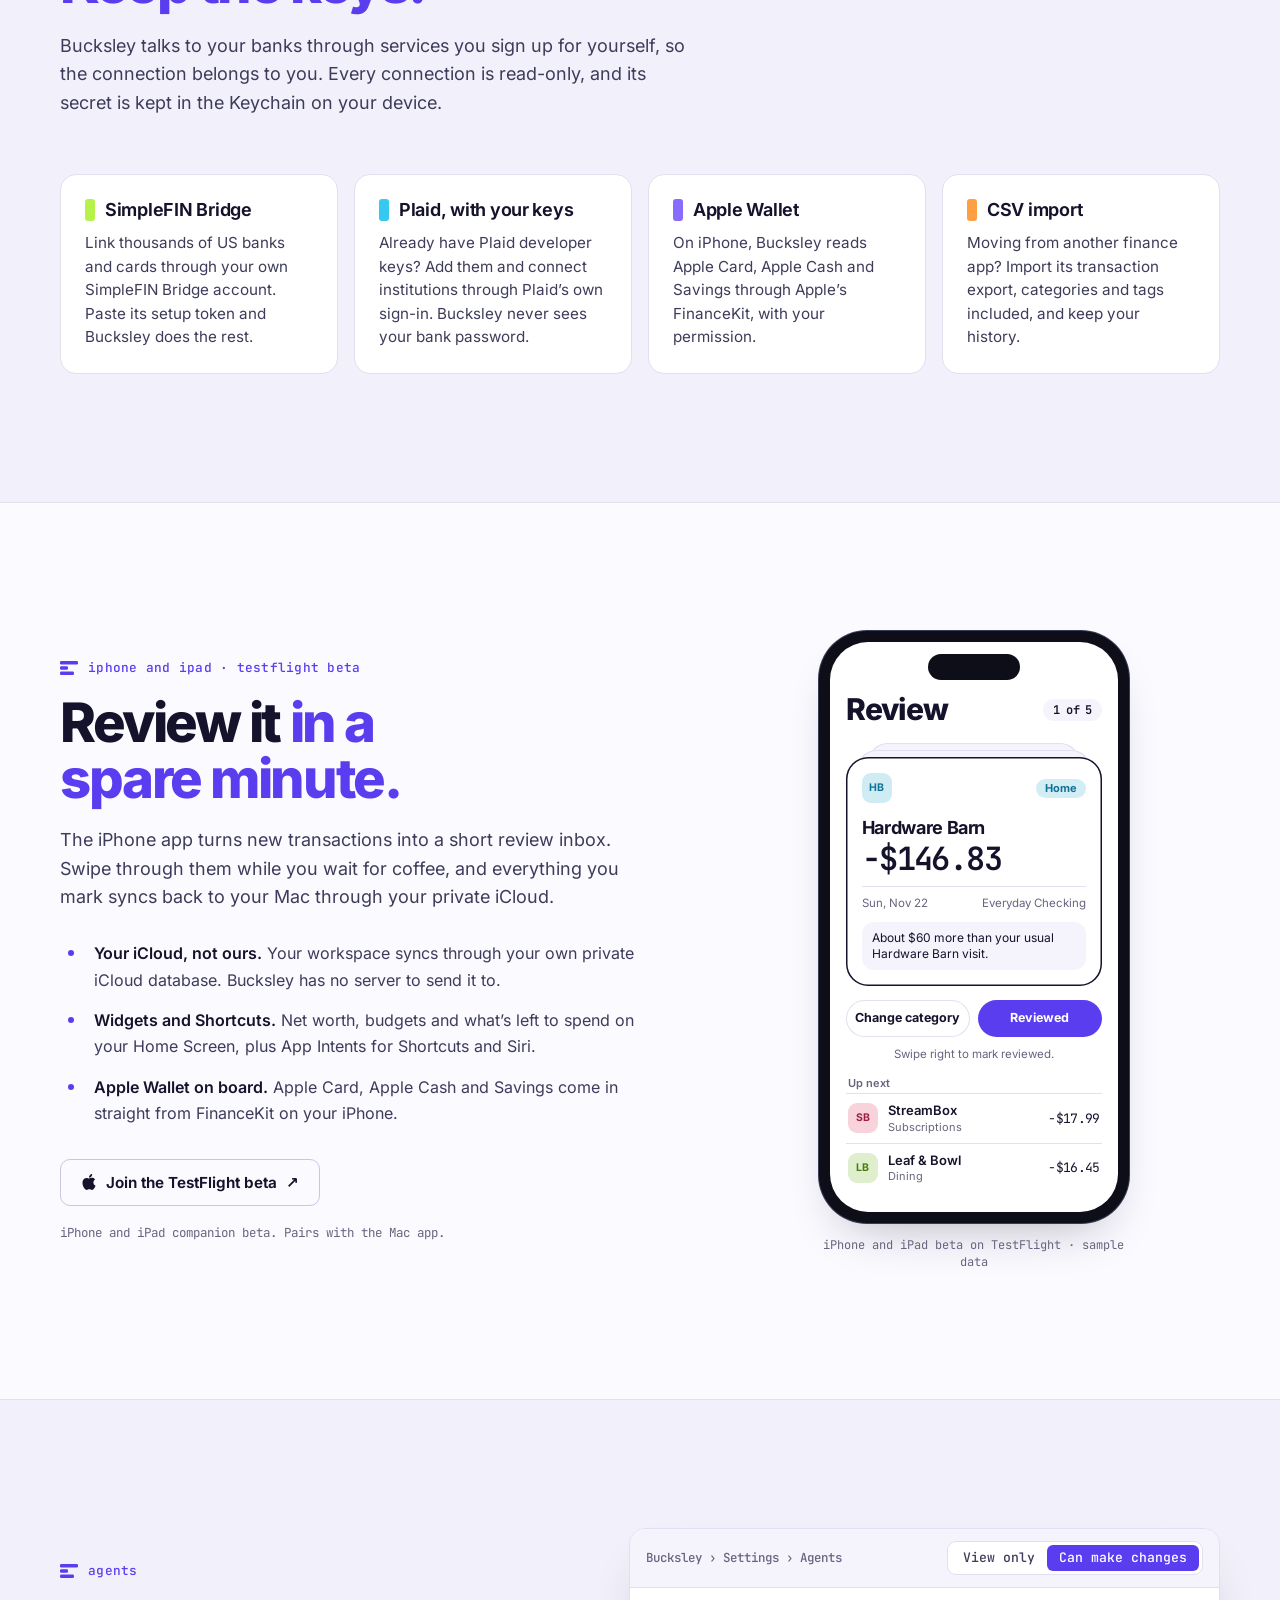
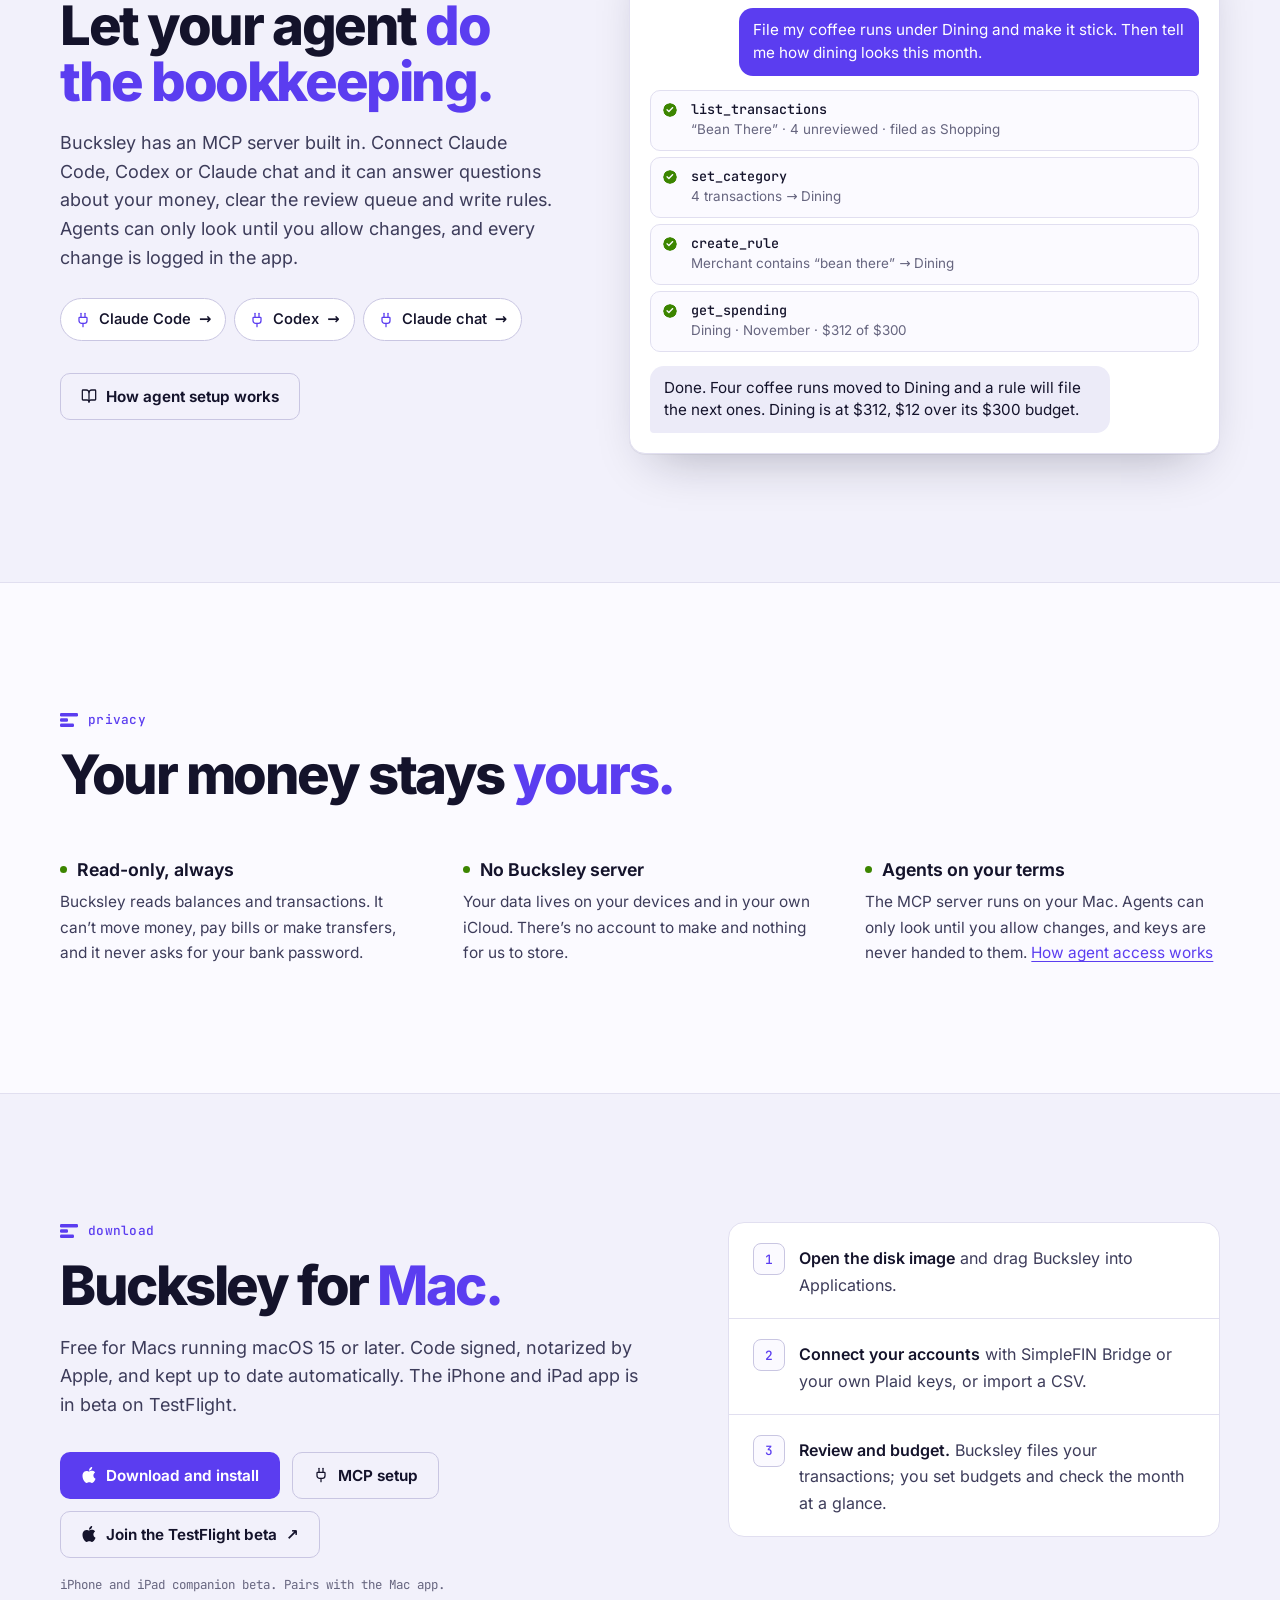
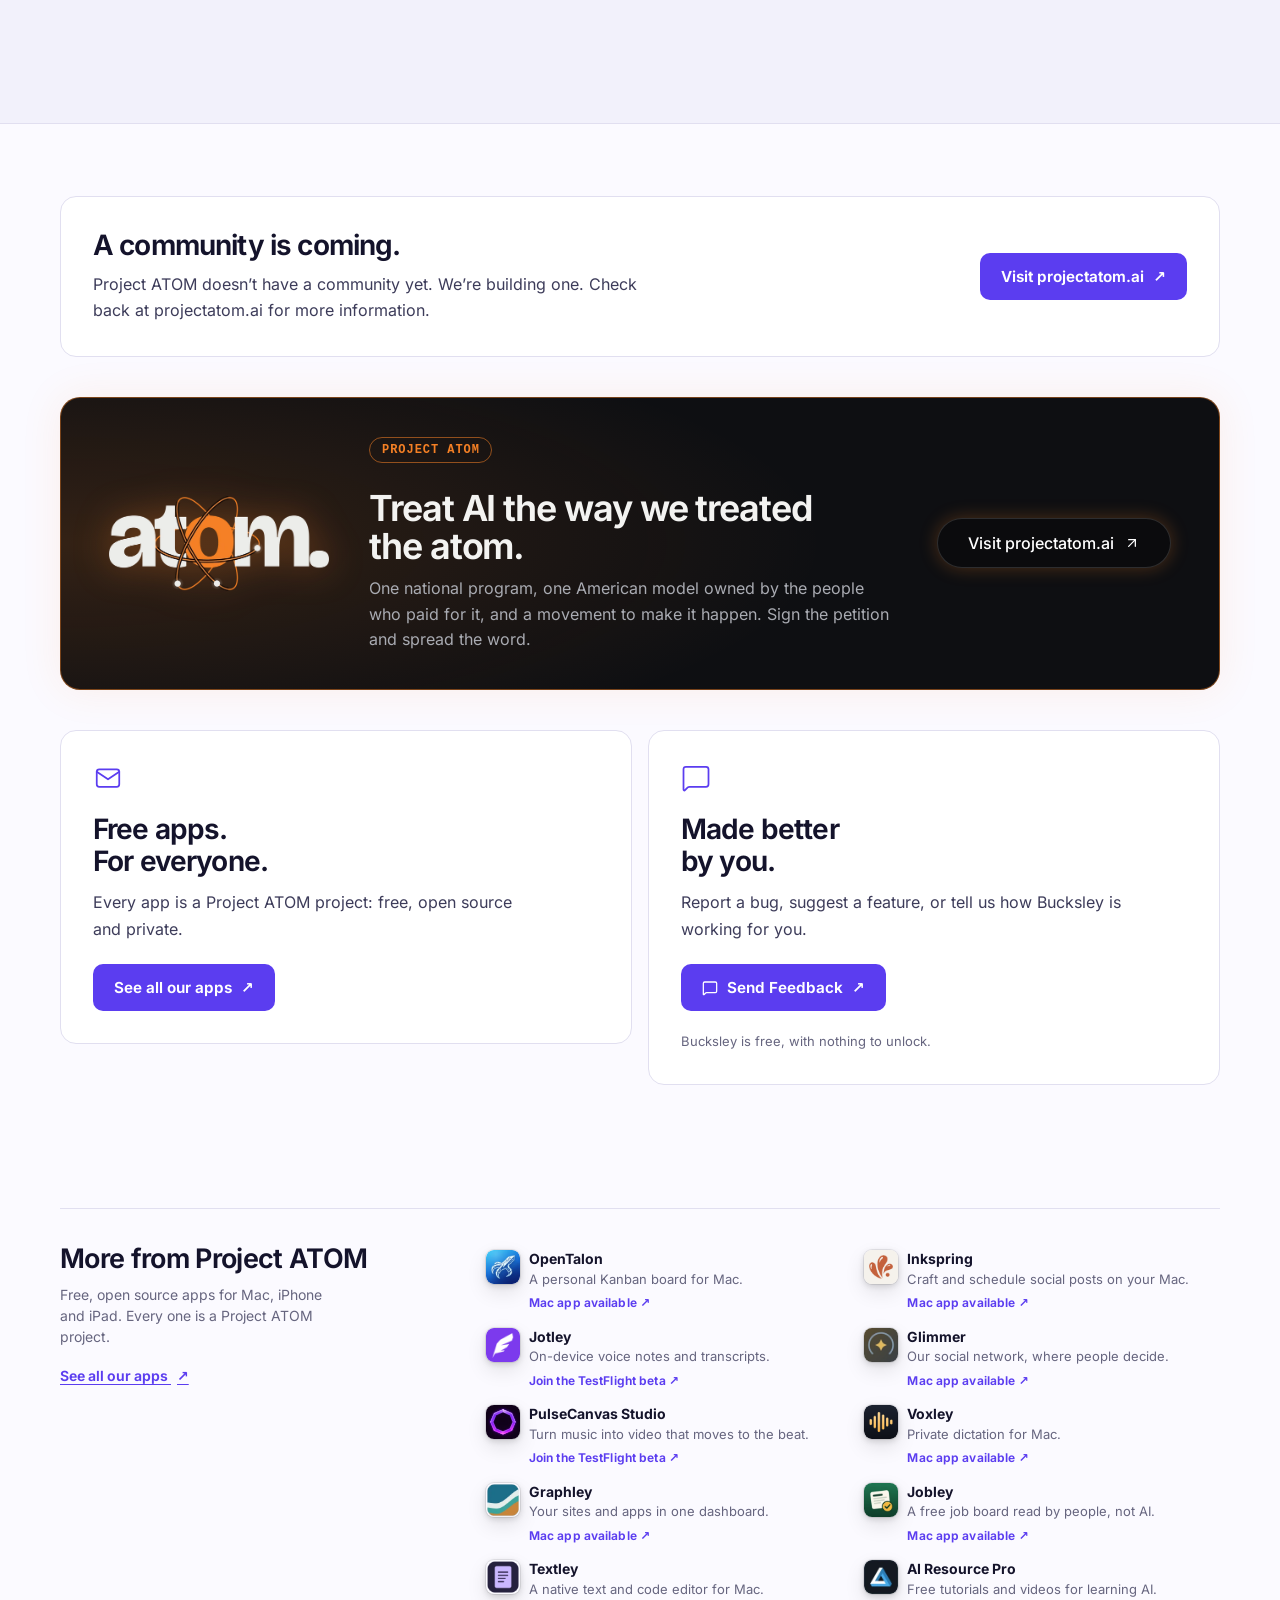
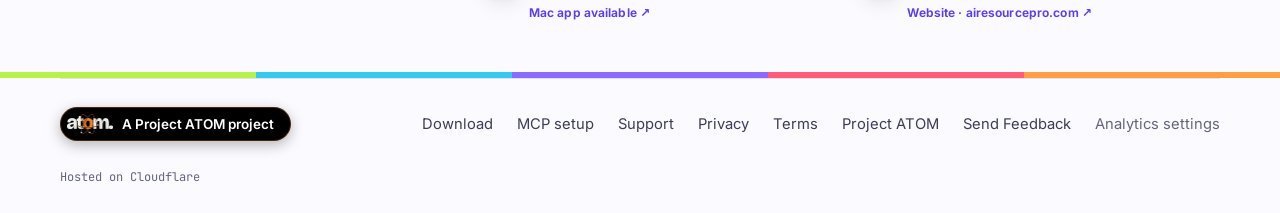
==== commit e1bfeb0f: "Update privacy and terms for Project ATOM Rewrite privacy to match how the app works today (feedback" ====
--- a/index.html
+++ b/index.html
@@ -449,8 +449,8 @@
 
   <footer>
     <div class="shell footer">
-      <a class="product-credit" href="https://projectatom.ai/" target="_blank" rel="noopener noreferrer"><img src="/project-atom/atom-icon.svg?v=20261127" width="24" height="24" alt="" style="width:24px;height:24px;border-radius:7px;box-shadow:0 0 0 1px rgba(255,255,255,.12);outline:0;border:0;filter:none"><span>A Project ATOM project</span></a>
-      <nav aria-label="Footer"><a href="/download/">Download</a><a href="/mcp/">MCP setup</a><a href="/help/">Support</a><a href="/privacy/">Privacy</a><a href="https://projectatom.ai/">Project ATOM</a><a href="https://projectatom.ai/apps?app=bucksley#feedback">Send Feedback</a></nav>
+      <a class="product-credit" href="https://projectatom.ai/" target="_blank" rel="noopener noreferrer"><img src="/project-atom/atom-credit.webp" width="46" height="20" alt="" style="width:46px;height:20px;border-radius:0;box-shadow:none;outline:0;border:0;filter:none"><span>A Project ATOM project</span></a>
+      <nav aria-label="Footer"><a href="/download/">Download</a><a href="/mcp/">MCP setup</a><a href="/help/">Support</a><a href="/privacy/">Privacy</a><a href="/terms/">Terms</a><a href="https://projectatom.ai/">Project ATOM</a><a href="https://projectatom.ai/apps?app=bucksley#feedback">Send Feedback</a></nav>
     </div>
     <div class="shell footer-credit">
       <span>Hosted on Cloudflare</span>
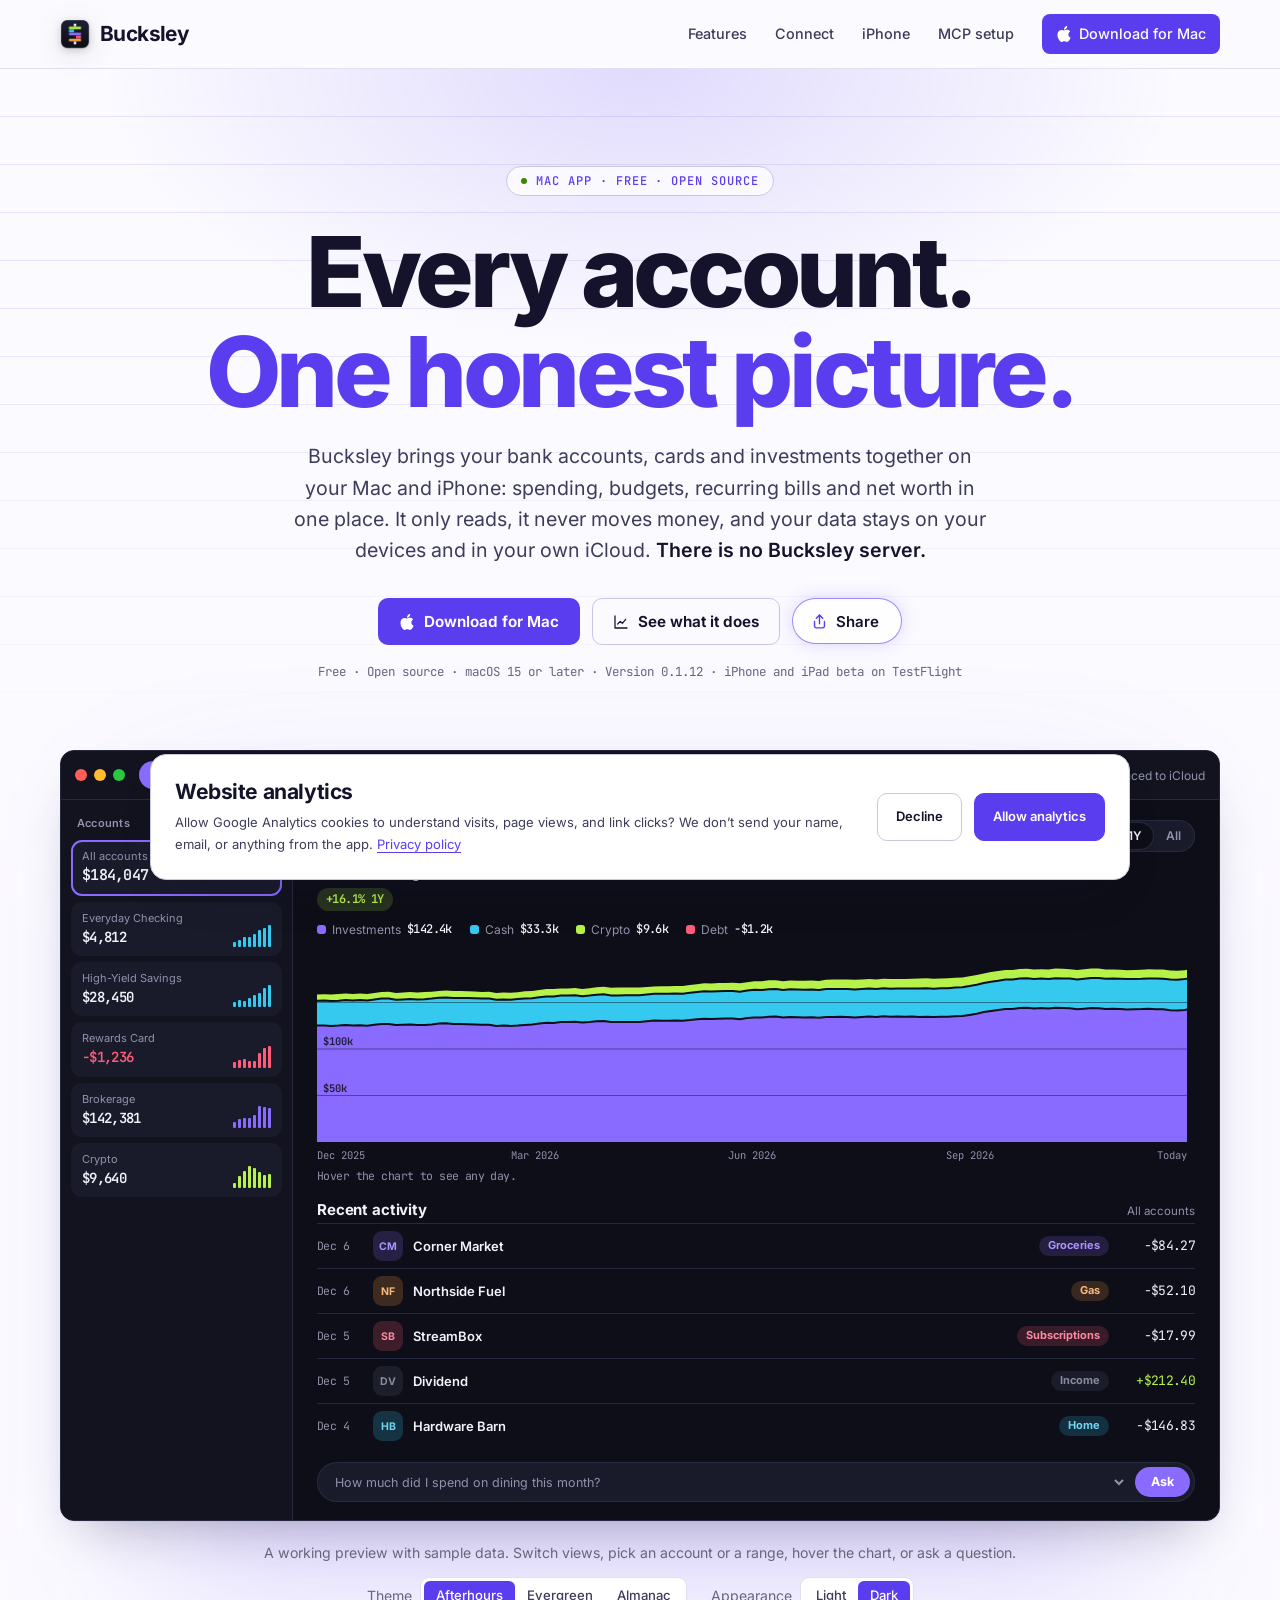
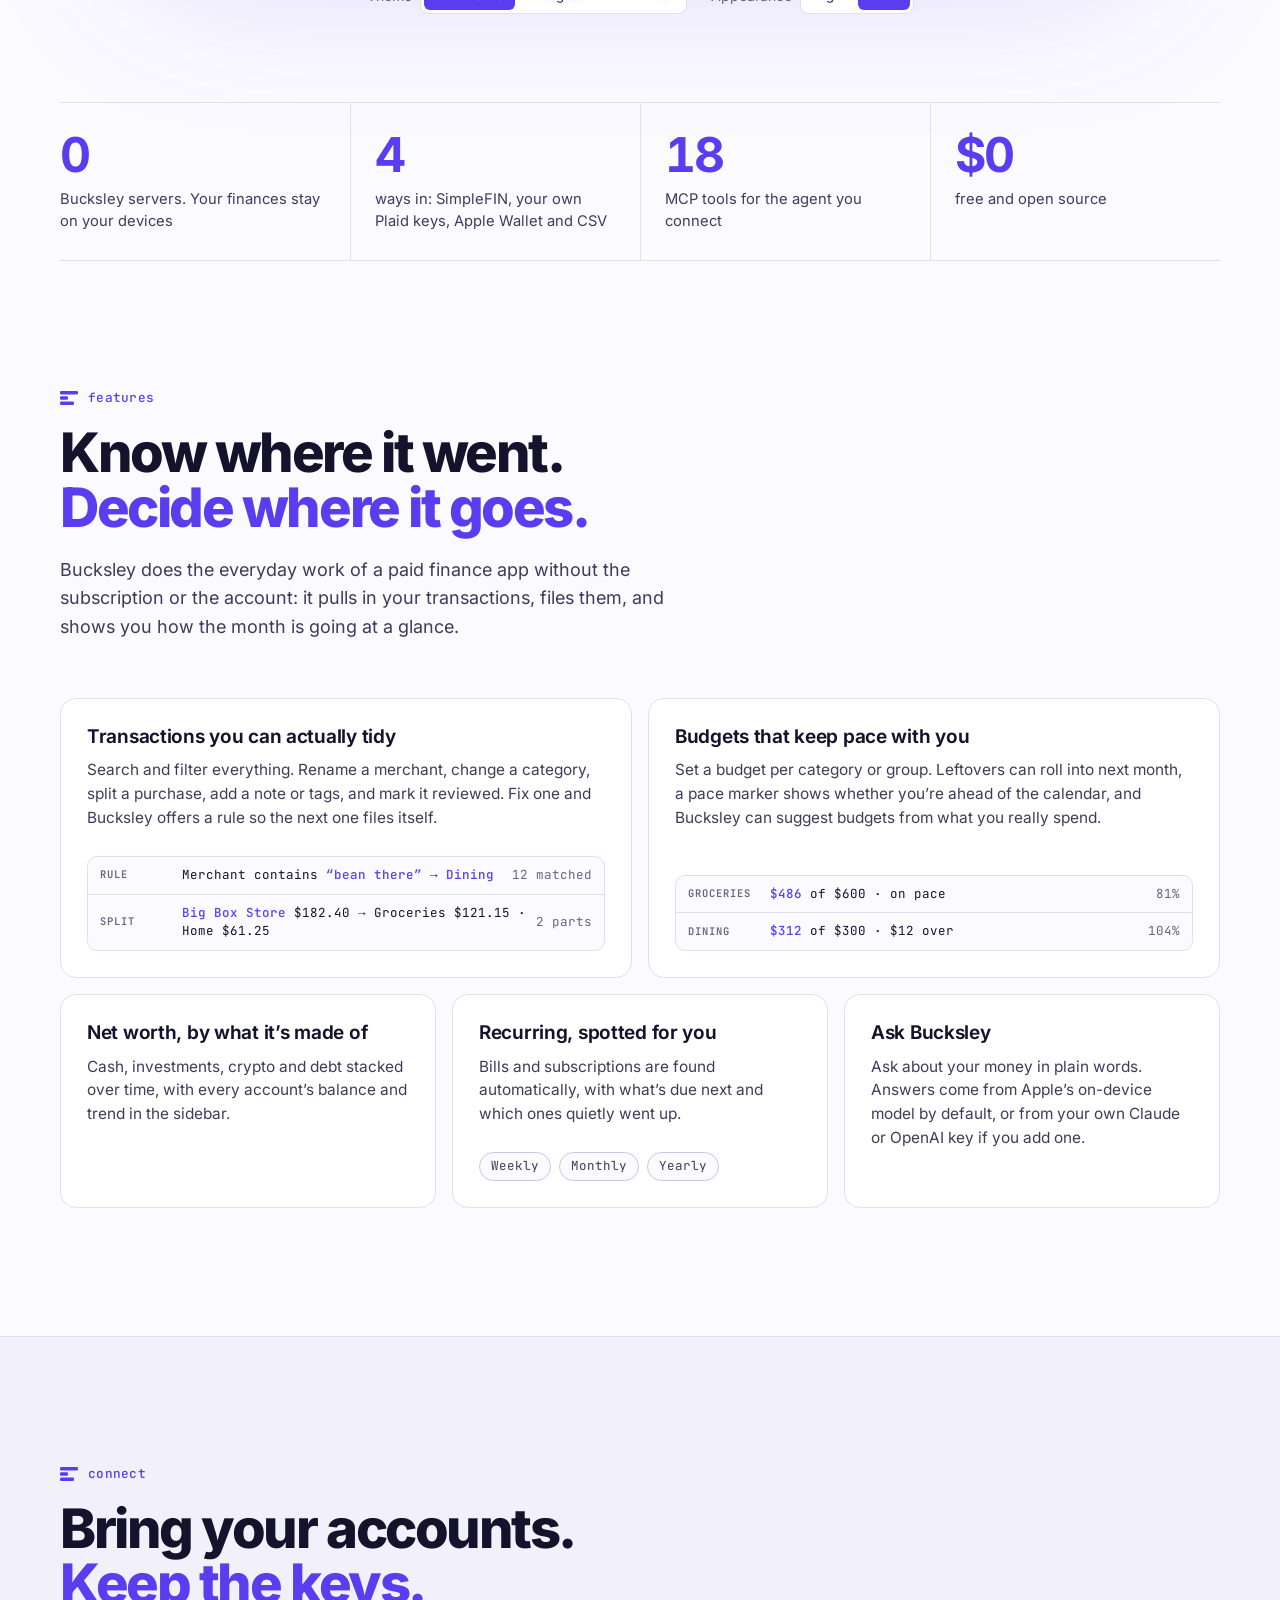
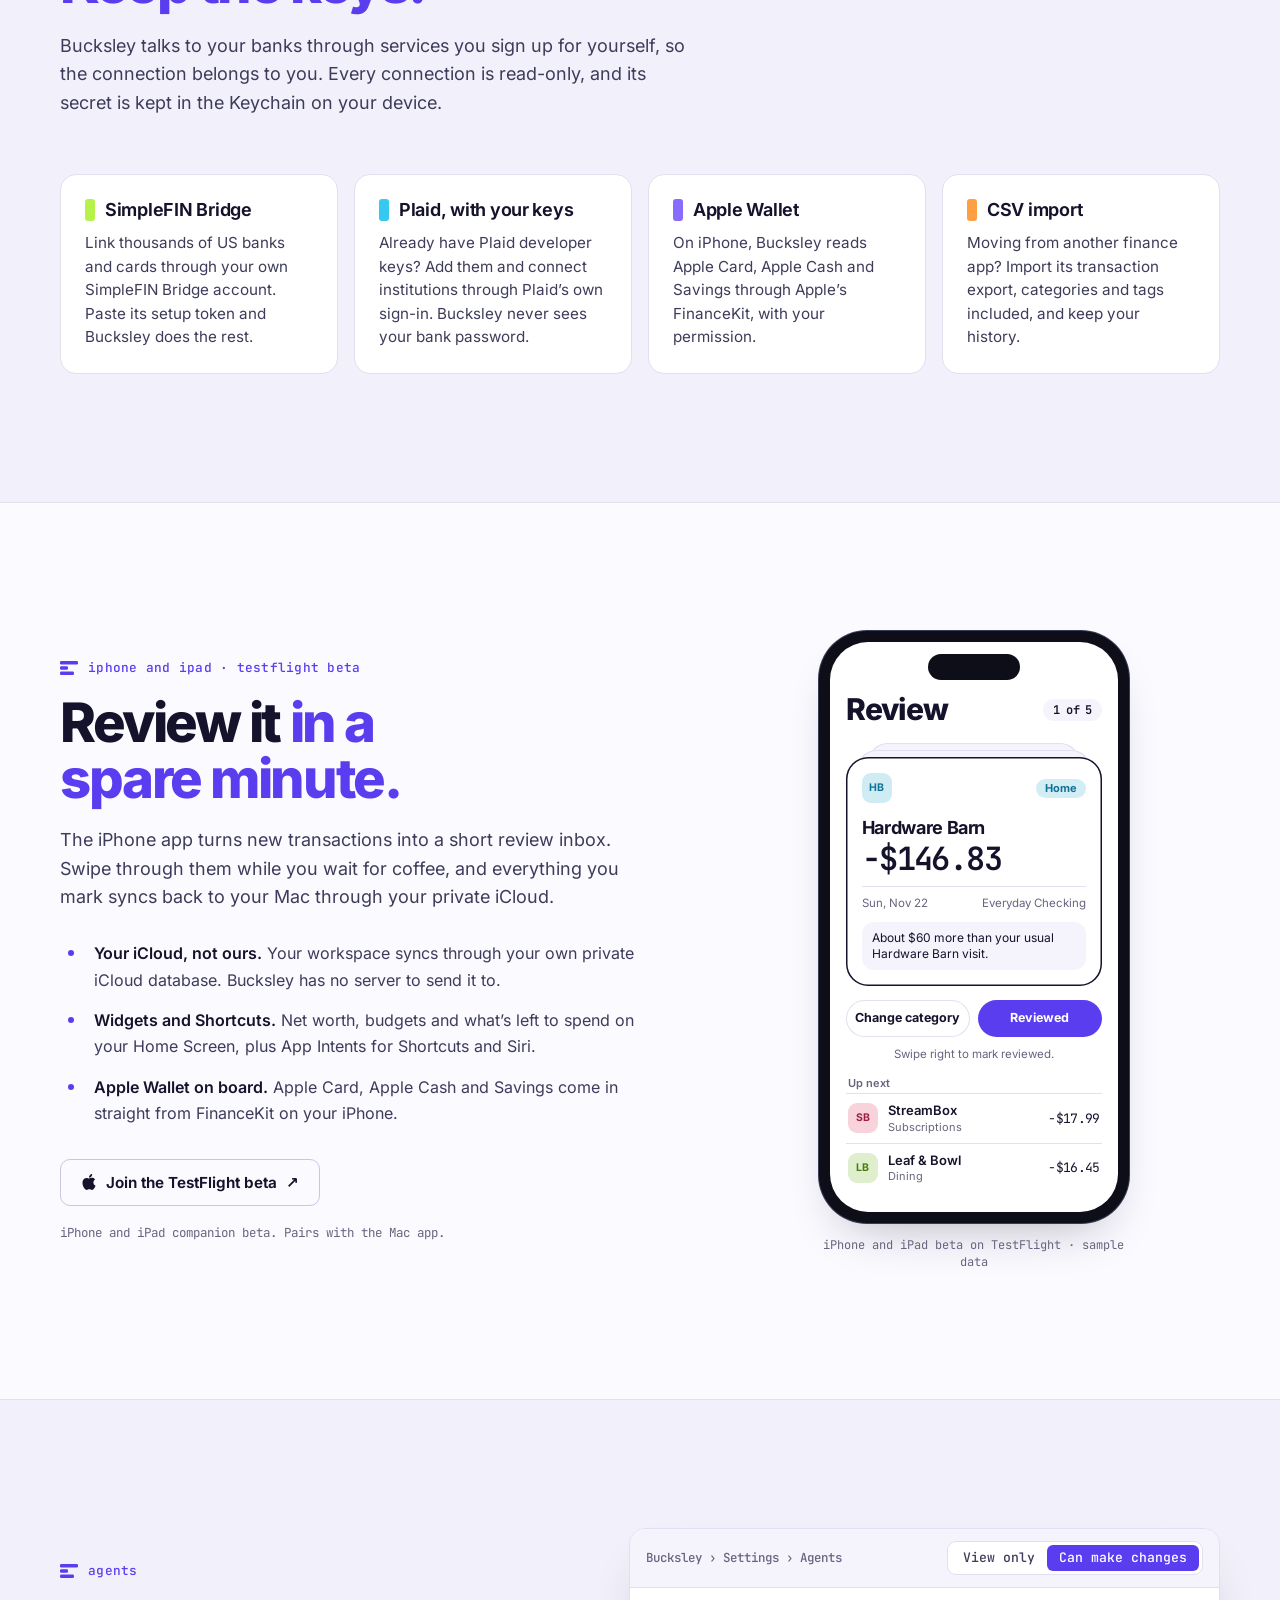
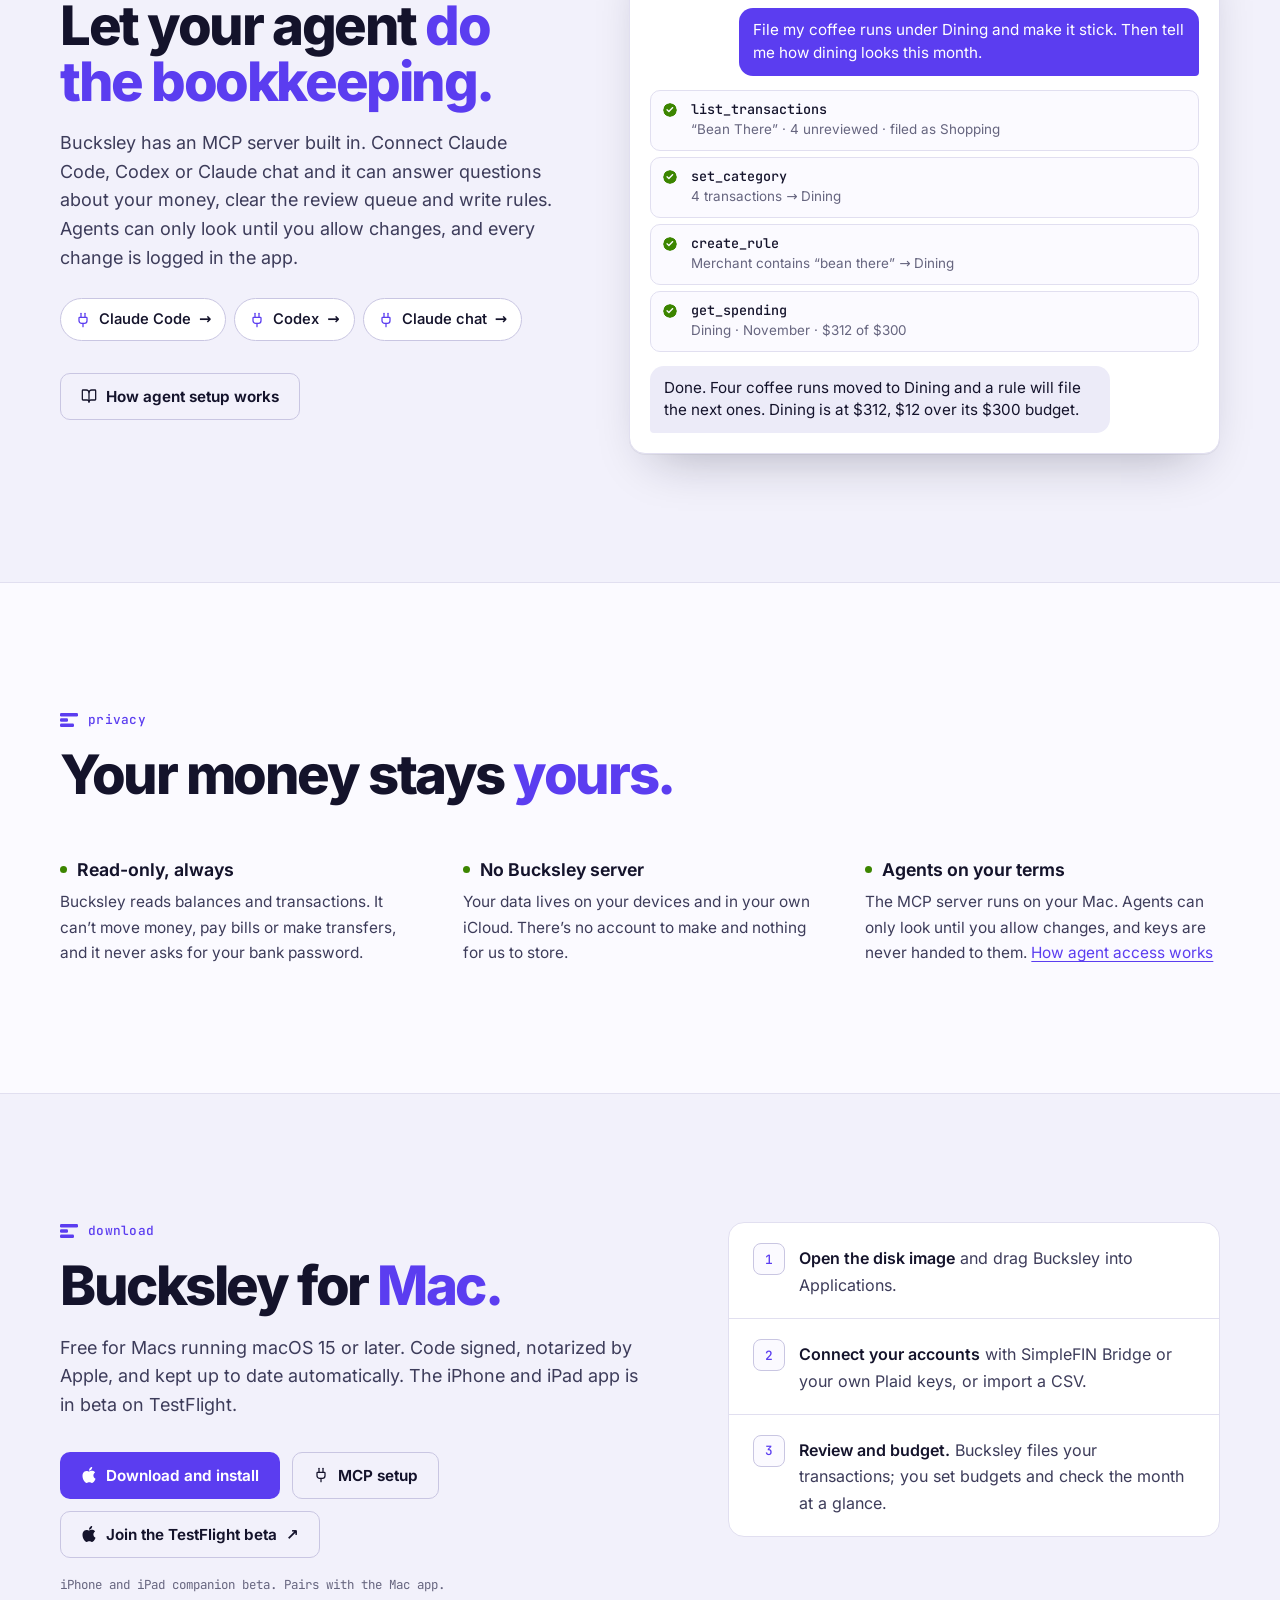
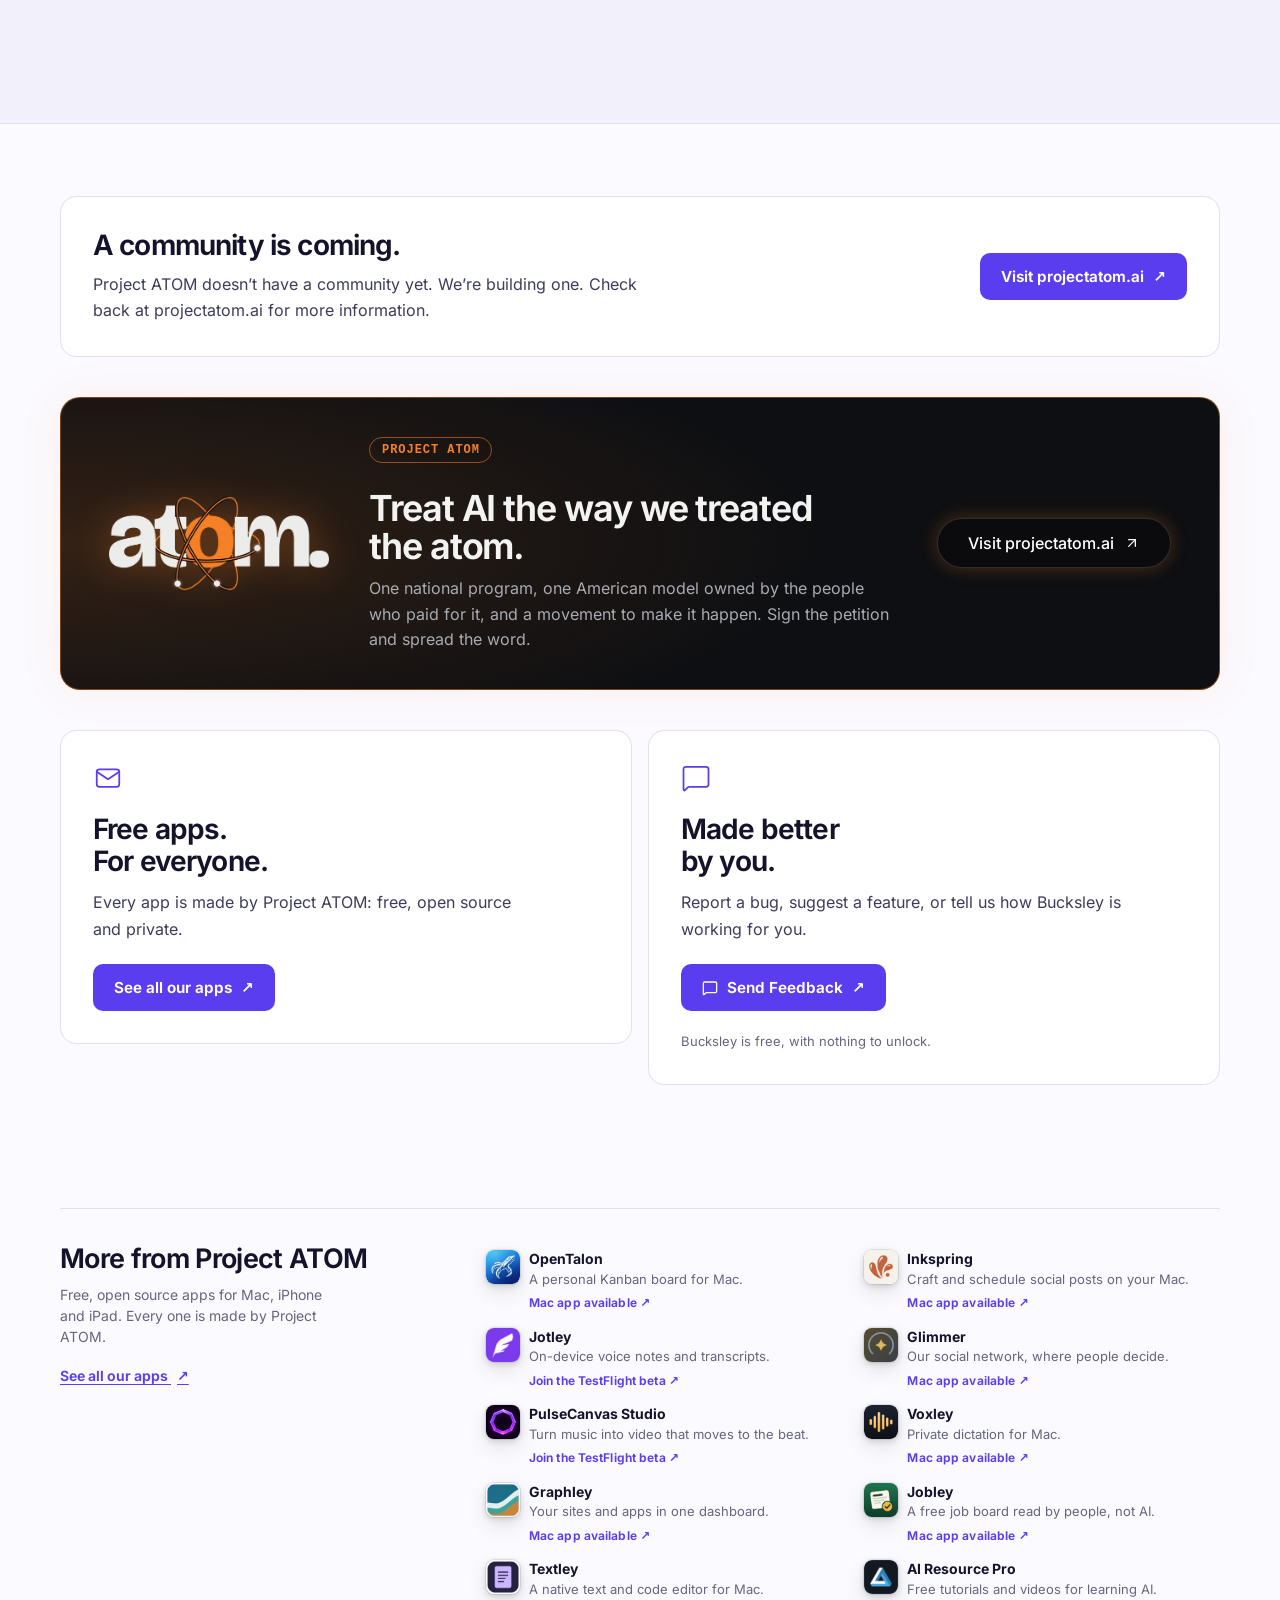
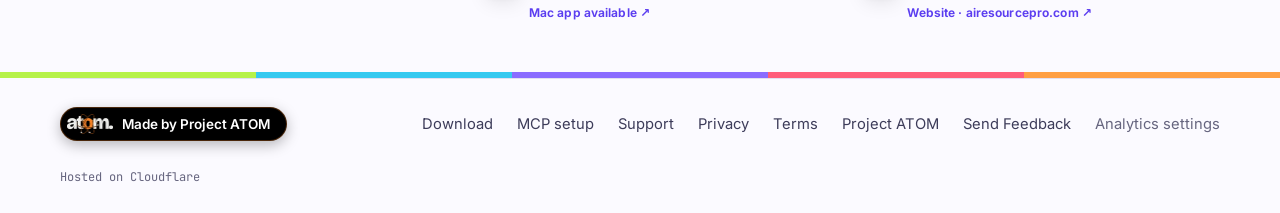
==== commit dc654526: "Say "Made by Project ATOM" instead of "A Project ATOM project" The footer pill and the family block " ====
--- a/index.html
+++ b/index.html
@@ -347,7 +347,7 @@
         <div class="about-card">
           <svg class="about-icon" width="30" height="30" viewBox="0 0 24 24" fill="none" stroke="currentColor" stroke-width="1.4" stroke-linecap="round" stroke-linejoin="round" aria-hidden="true"><rect x="3" y="5" width="18" height="14" rx="2"/><path d="m3 7 9 6 9-6"/></svg>
           <h2 id="about-us-title">Free apps.<br>For everyone.</h2>
-          <p>Every app is a Project ATOM project: free, open source and private.</p>
+          <p>Every app is made by Project ATOM: free, open source and private.</p>
           <a class="button" href="https://projectatom.ai/apps" target="_blank" rel="noopener noreferrer">See all our apps <span aria-hidden="true">↗</span></a>
         </div>
         <div class="about-card">
@@ -368,7 +368,7 @@
       <div class="family-inner">
         <div class="family-about">
           <h2 id="atom-family-title" class="family-title">More from Project ATOM</h2>
-          <p>Free, open source apps for Mac, iPhone and iPad. Every one is a Project ATOM project.</p>
+          <p>Free, open source apps for Mac, iPhone and iPad. Every one is made by Project ATOM.</p>
           <a class="family-hub" href="https://projectatom.ai/apps">See all our apps&nbsp;<span aria-hidden="true">↗</span></a>
         </div>
         <ul class="family-apps" aria-label="Project ATOM apps">
@@ -449,7 +449,7 @@
 
   <footer>
     <div class="shell footer">
-      <a class="product-credit" href="https://projectatom.ai/" target="_blank" rel="noopener noreferrer"><img src="/project-atom/atom-credit.webp" width="46" height="20" alt="" style="width:46px;height:20px;border-radius:0;box-shadow:none;outline:0;border:0;filter:none"><span>A Project ATOM project</span></a>
+      <a class="product-credit" href="https://projectatom.ai/" target="_blank" rel="noopener noreferrer"><img src="/project-atom/atom-credit.webp" width="46" height="20" alt="" style="width:46px;height:20px;border-radius:0;box-shadow:none;outline:0;border:0;filter:none"><span>Made by Project ATOM</span></a>
       <nav aria-label="Footer"><a href="/download/">Download</a><a href="/mcp/">MCP setup</a><a href="/help/">Support</a><a href="/privacy/">Privacy</a><a href="/terms/">Terms</a><a href="https://projectatom.ai/">Project ATOM</a><a href="https://projectatom.ai/apps?app=bucksley#feedback">Send Feedback</a></nav>
     </div>
     <div class="shell footer-credit">
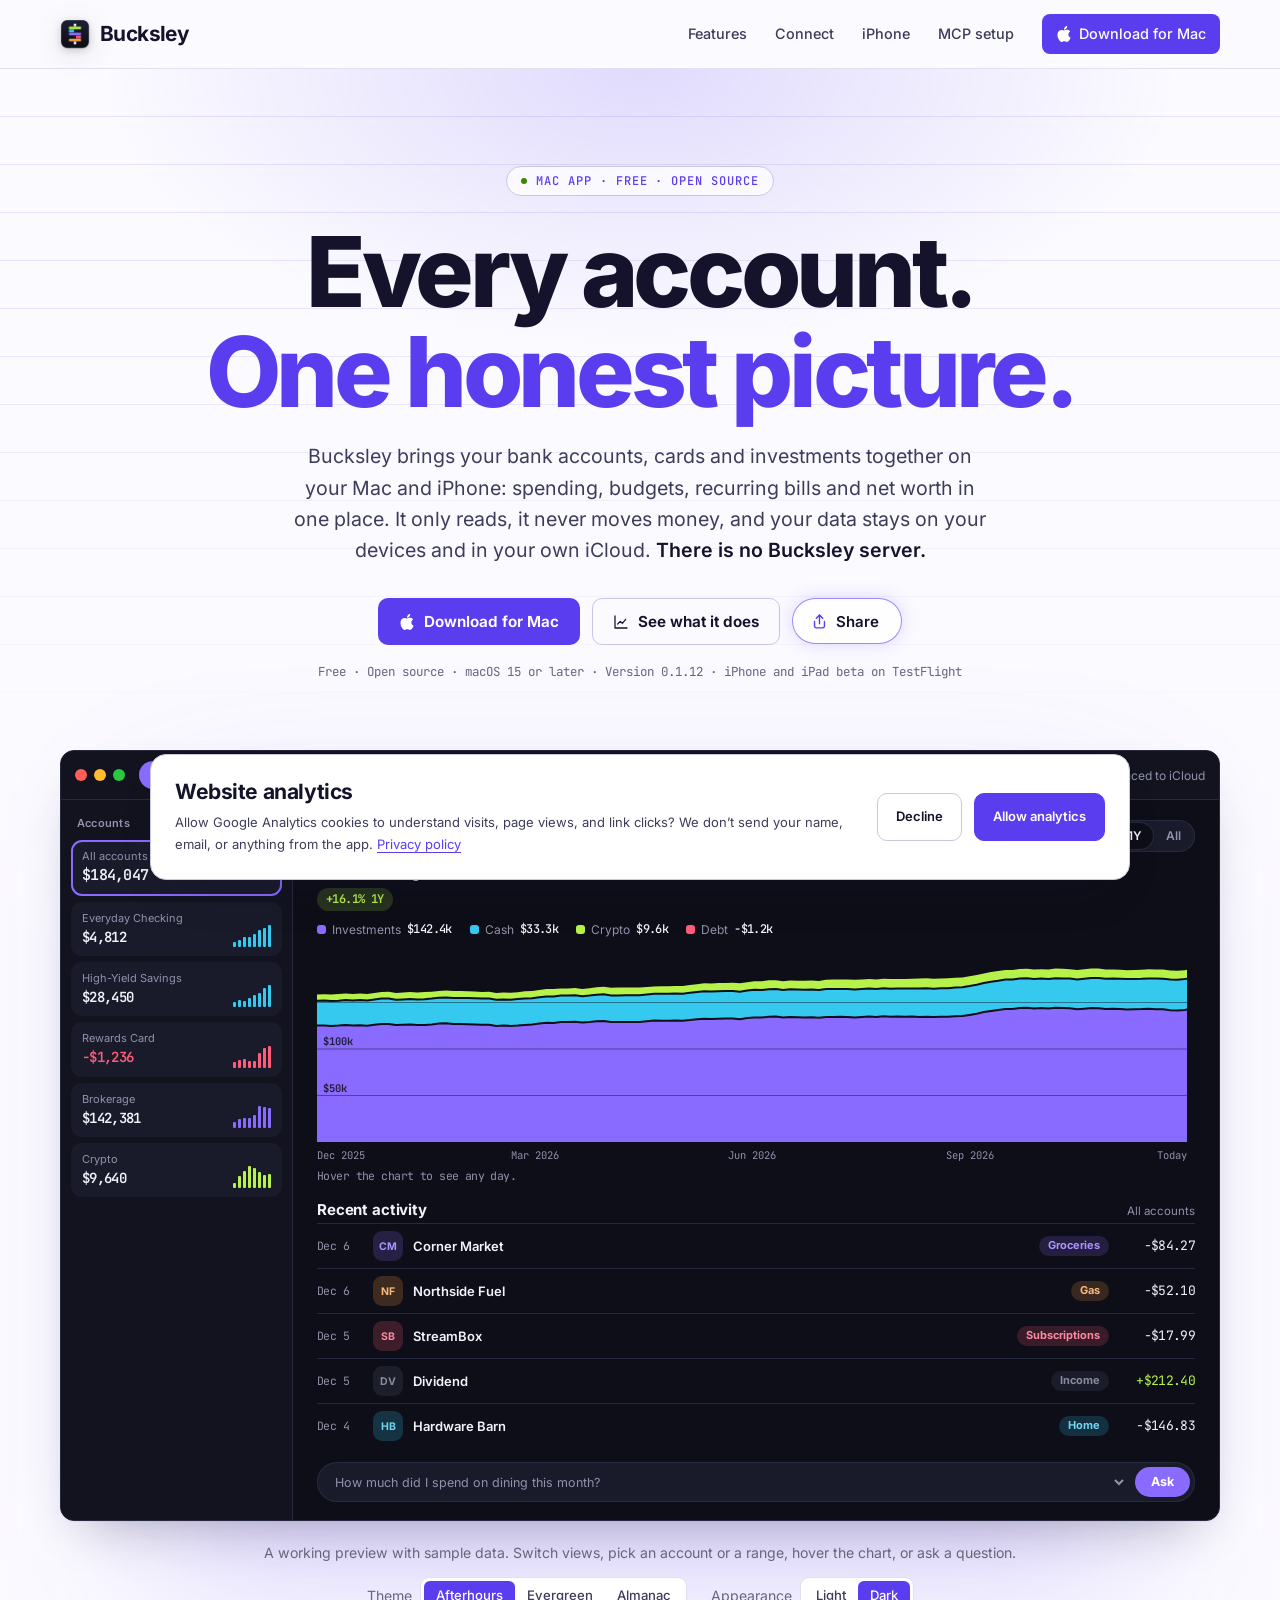
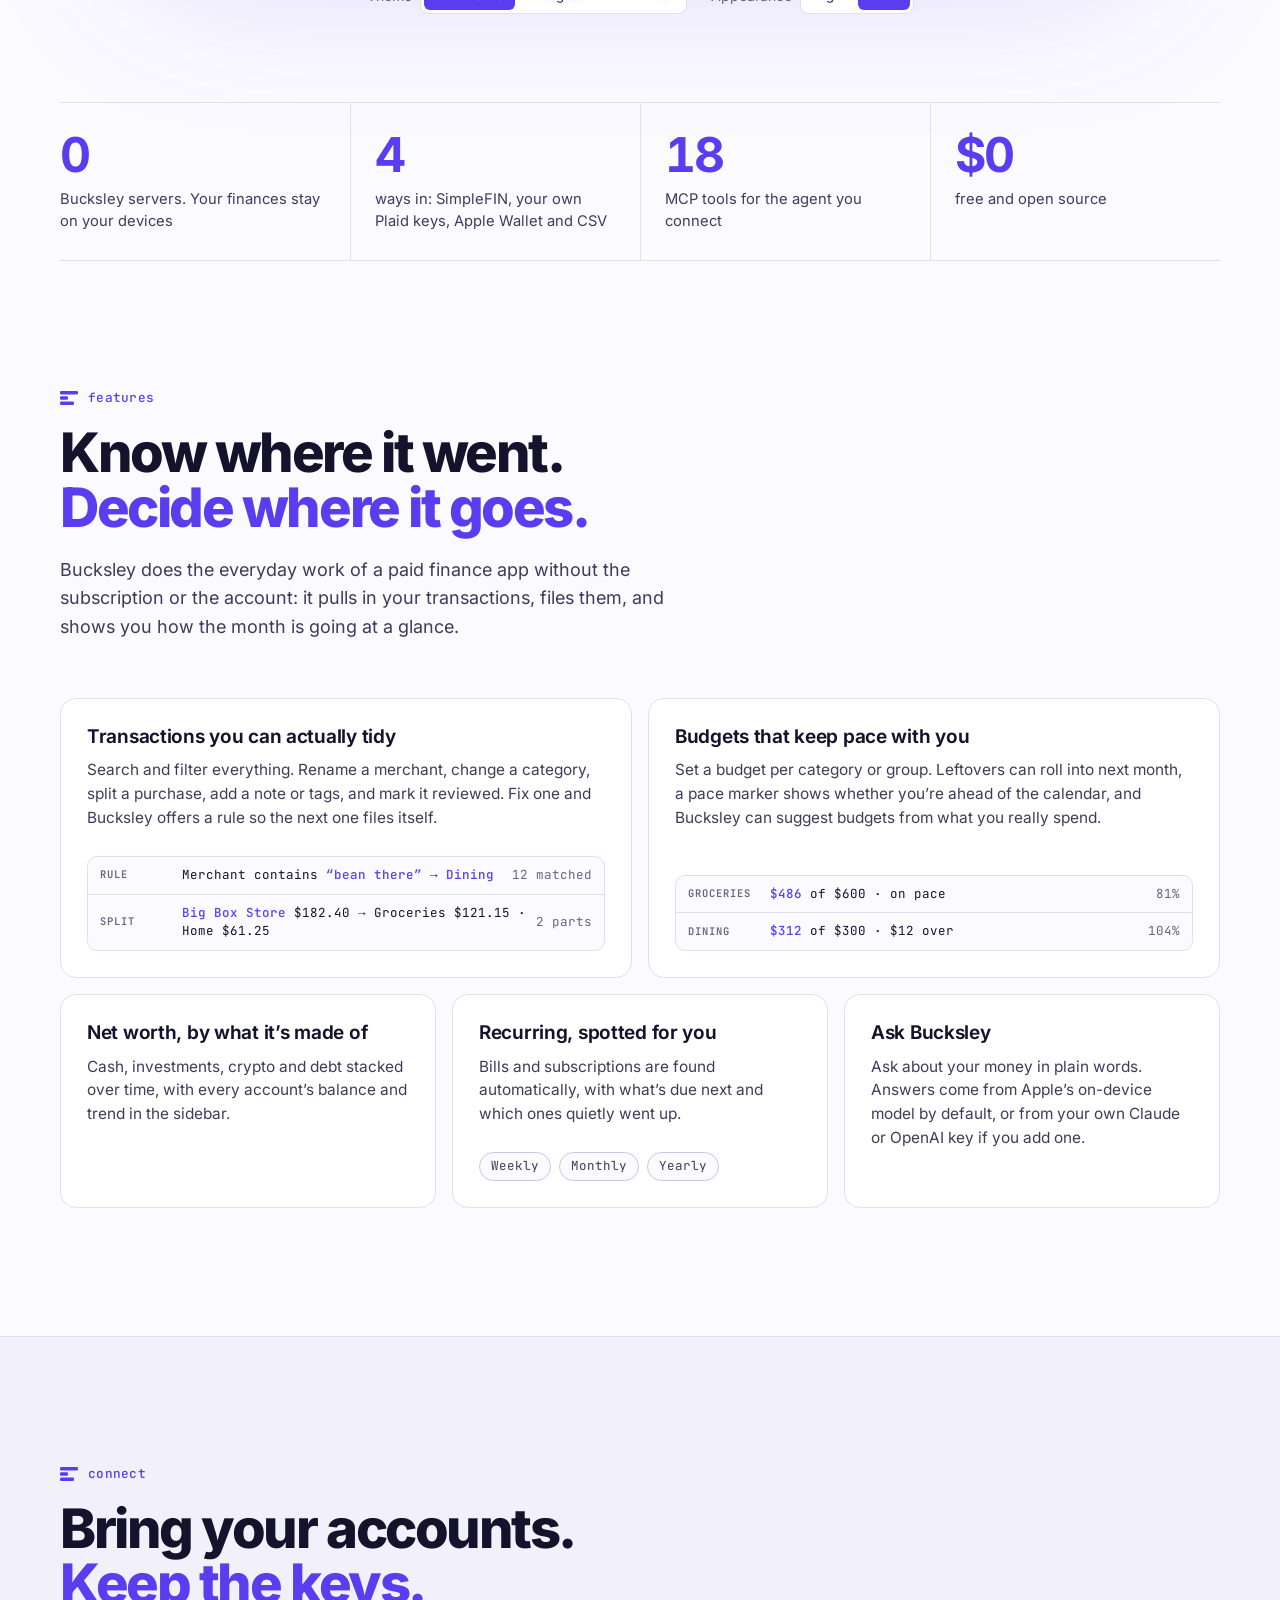
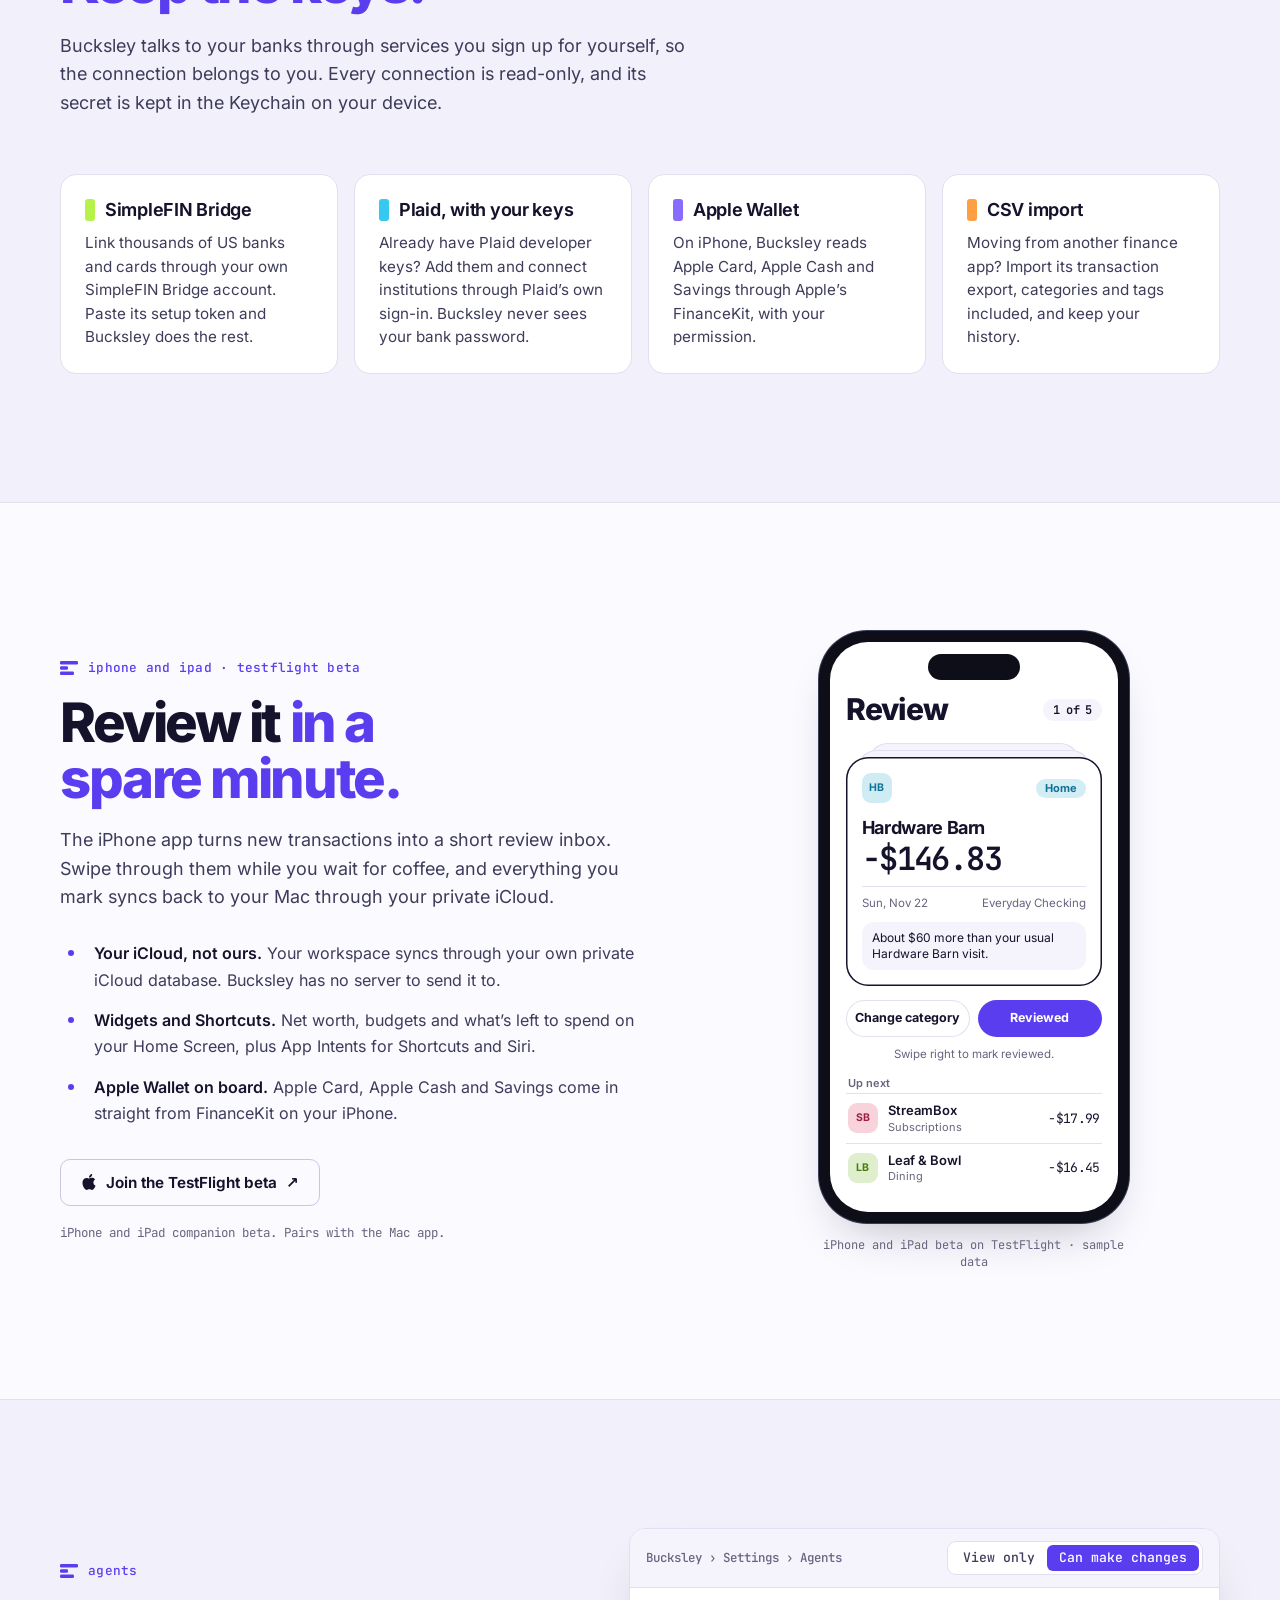
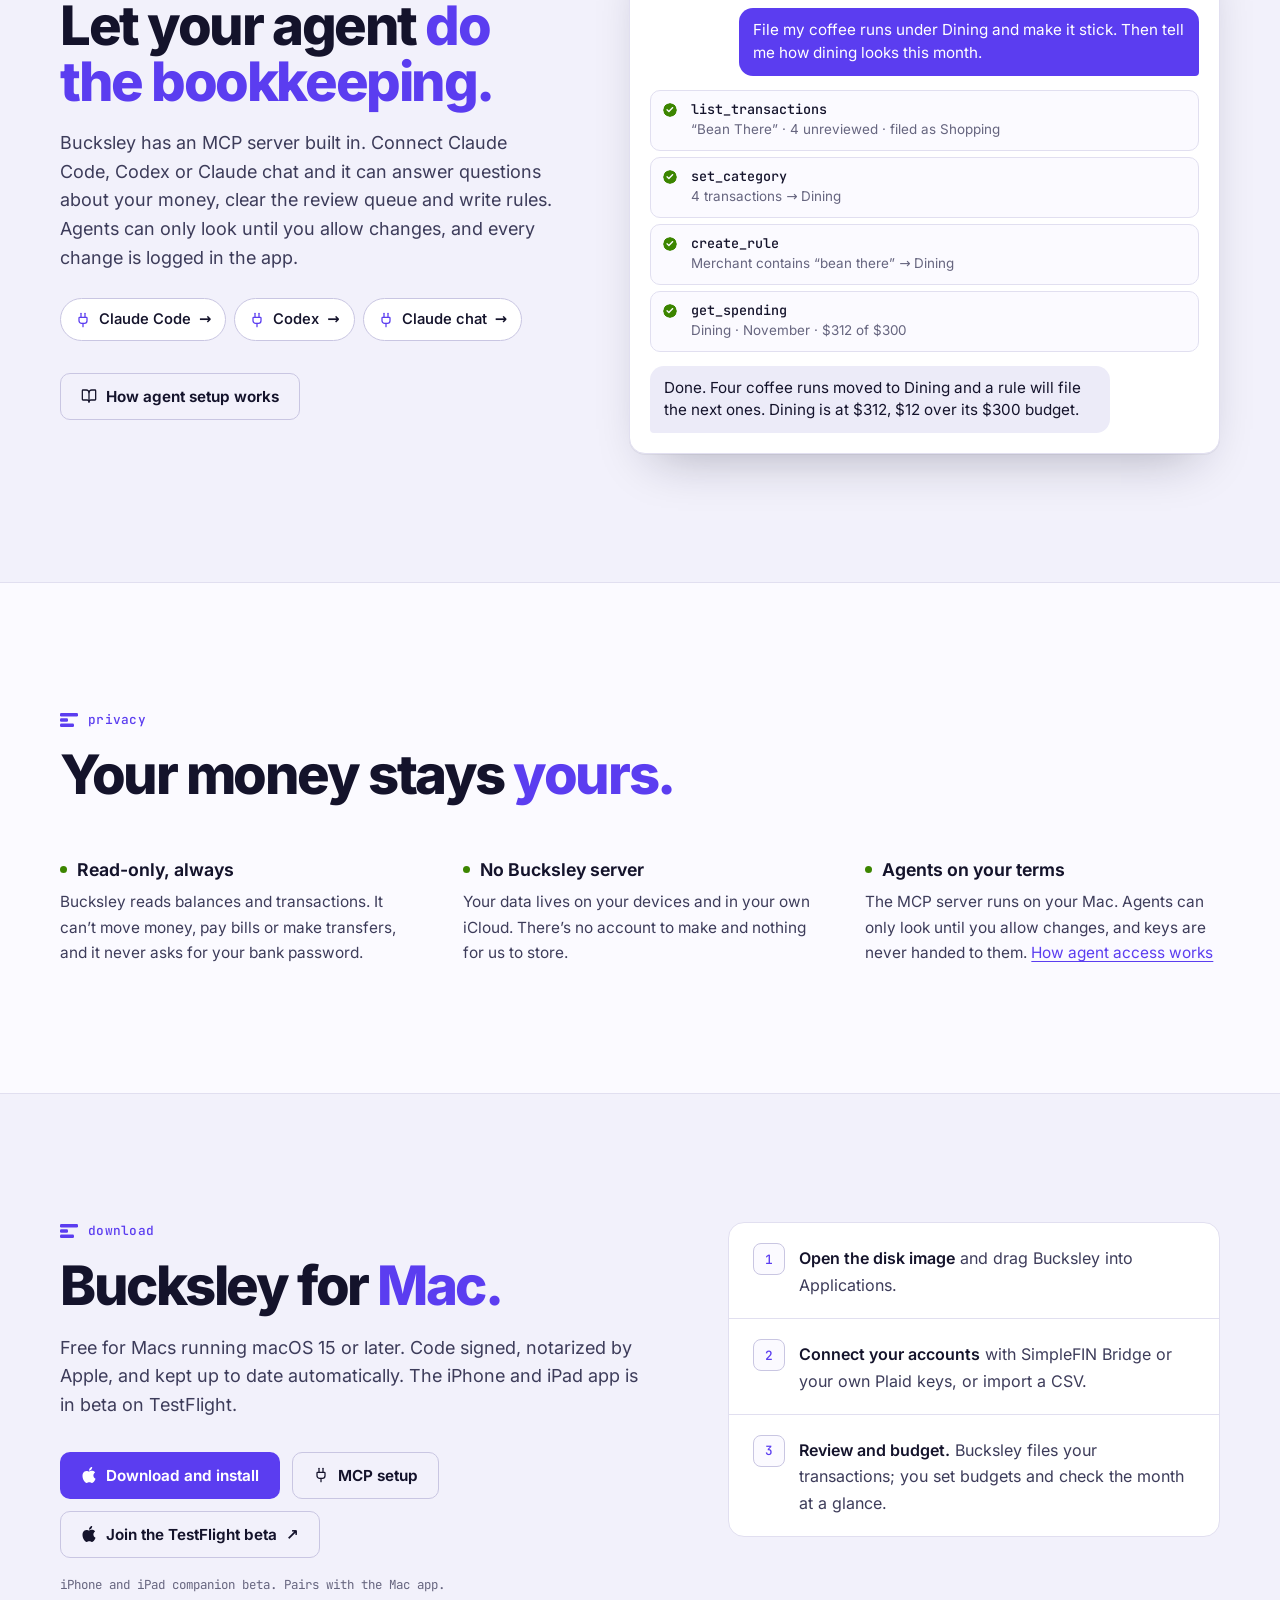
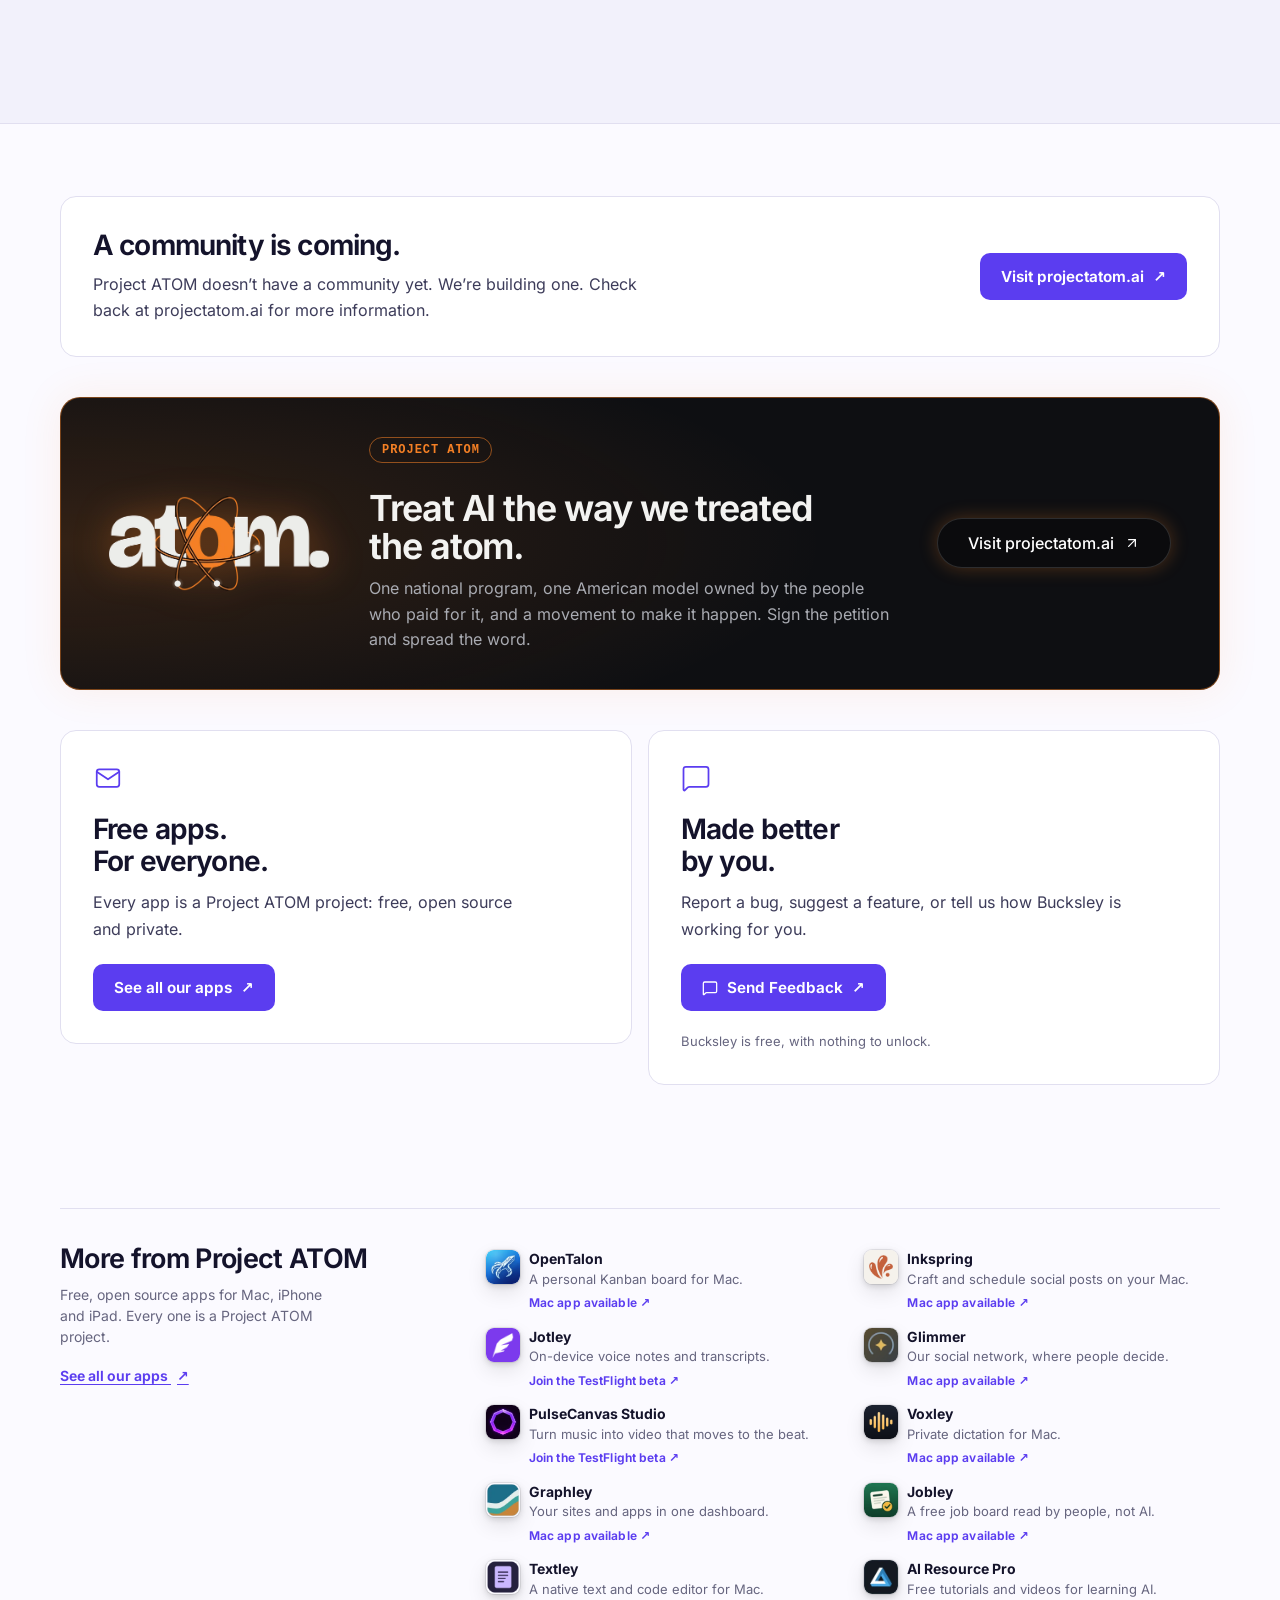
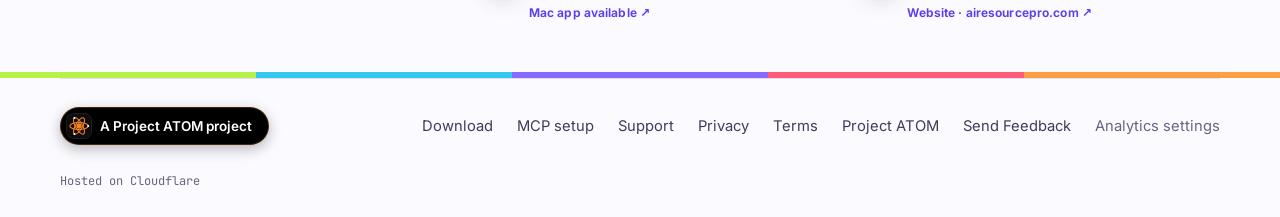
==== commit 87d0e6ed: "Merge main into atom-icon-pill Co-Authored-By: Claude Opus 5.5 <noreply@anthropic.com> Claude-Sessio" ====
--- a/index.html
+++ b/index.html
@@ -347,7 +347,7 @@
         <div class="about-card">
           <svg class="about-icon" width="30" height="30" viewBox="0 0 24 24" fill="none" stroke="currentColor" stroke-width="1.4" stroke-linecap="round" stroke-linejoin="round" aria-hidden="true"><rect x="3" y="5" width="18" height="14" rx="2"/><path d="m3 7 9 6 9-6"/></svg>
           <h2 id="about-us-title">Free apps.<br>For everyone.</h2>
-          <p>Every app is made by Project ATOM: free, open source and private.</p>
+          <p>Every app is a Project ATOM project: free, open source and private.</p>
           <a class="button" href="https://projectatom.ai/apps" target="_blank" rel="noopener noreferrer">See all our apps <span aria-hidden="true">↗</span></a>
         </div>
         <div class="about-card">
@@ -368,7 +368,7 @@
       <div class="family-inner">
         <div class="family-about">
           <h2 id="atom-family-title" class="family-title">More from Project ATOM</h2>
-          <p>Free, open source apps for Mac, iPhone and iPad. Every one is made by Project ATOM.</p>
+          <p>Free, open source apps for Mac, iPhone and iPad. Every one is a Project ATOM project.</p>
           <a class="family-hub" href="https://projectatom.ai/apps">See all our apps&nbsp;<span aria-hidden="true">↗</span></a>
         </div>
         <ul class="family-apps" aria-label="Project ATOM apps">
@@ -449,7 +449,7 @@
 
   <footer>
     <div class="shell footer">
-      <a class="product-credit" href="https://projectatom.ai/" target="_blank" rel="noopener noreferrer"><img src="/project-atom/atom-credit.webp" width="46" height="20" alt="" style="width:46px;height:20px;border-radius:0;box-shadow:none;outline:0;border:0;filter:none"><span>Made by Project ATOM</span></a>
+      <a class="product-credit" href="https://projectatom.ai/" target="_blank" rel="noopener noreferrer"><img src="/project-atom/atom-icon.svg?v=20261127" width="24" height="24" alt="" style="width:24px;height:24px;border-radius:7px;box-shadow:0 0 0 1px rgba(255,255,255,.12);outline:0;border:0;filter:none"><span>A Project ATOM project</span></a>
       <nav aria-label="Footer"><a href="/download/">Download</a><a href="/mcp/">MCP setup</a><a href="/help/">Support</a><a href="/privacy/">Privacy</a><a href="/terms/">Terms</a><a href="https://projectatom.ai/">Project ATOM</a><a href="https://projectatom.ai/apps?app=bucksley#feedback">Send Feedback</a></nav>
     </div>
     <div class="shell footer-credit">
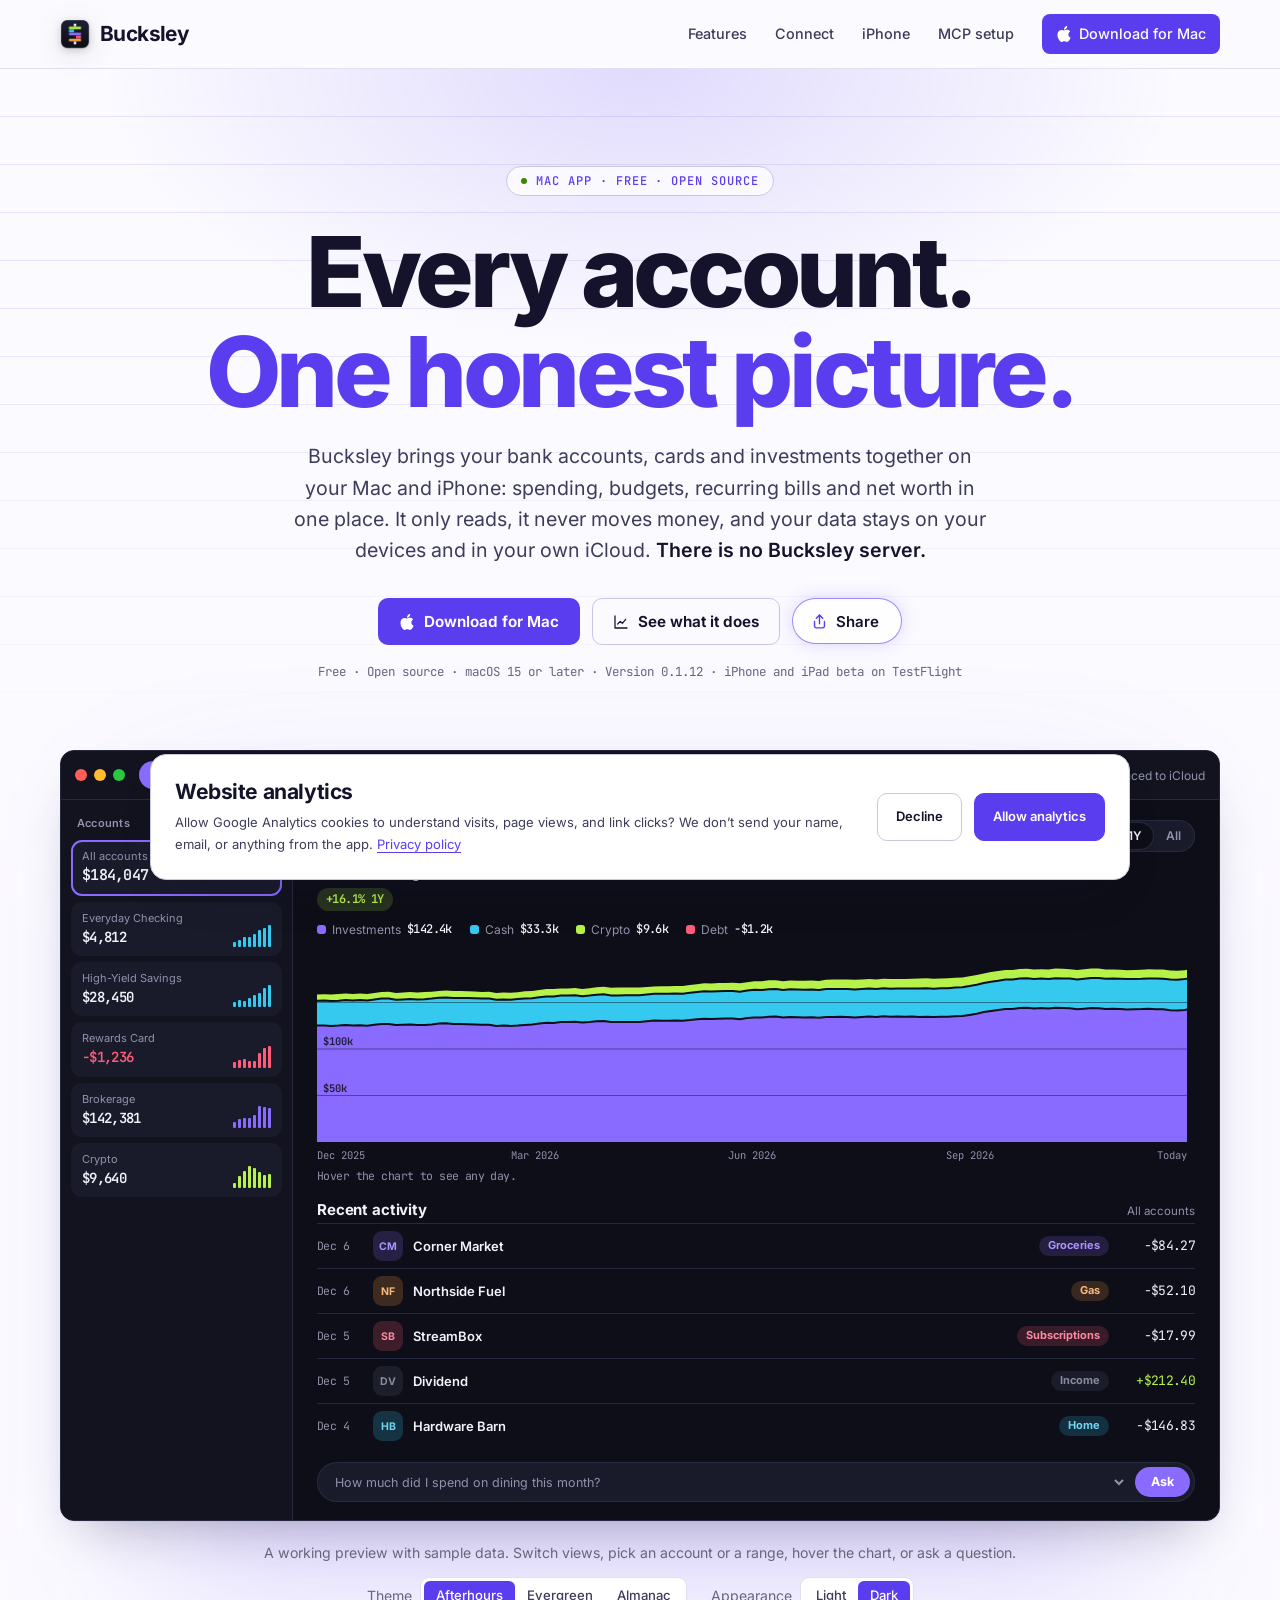
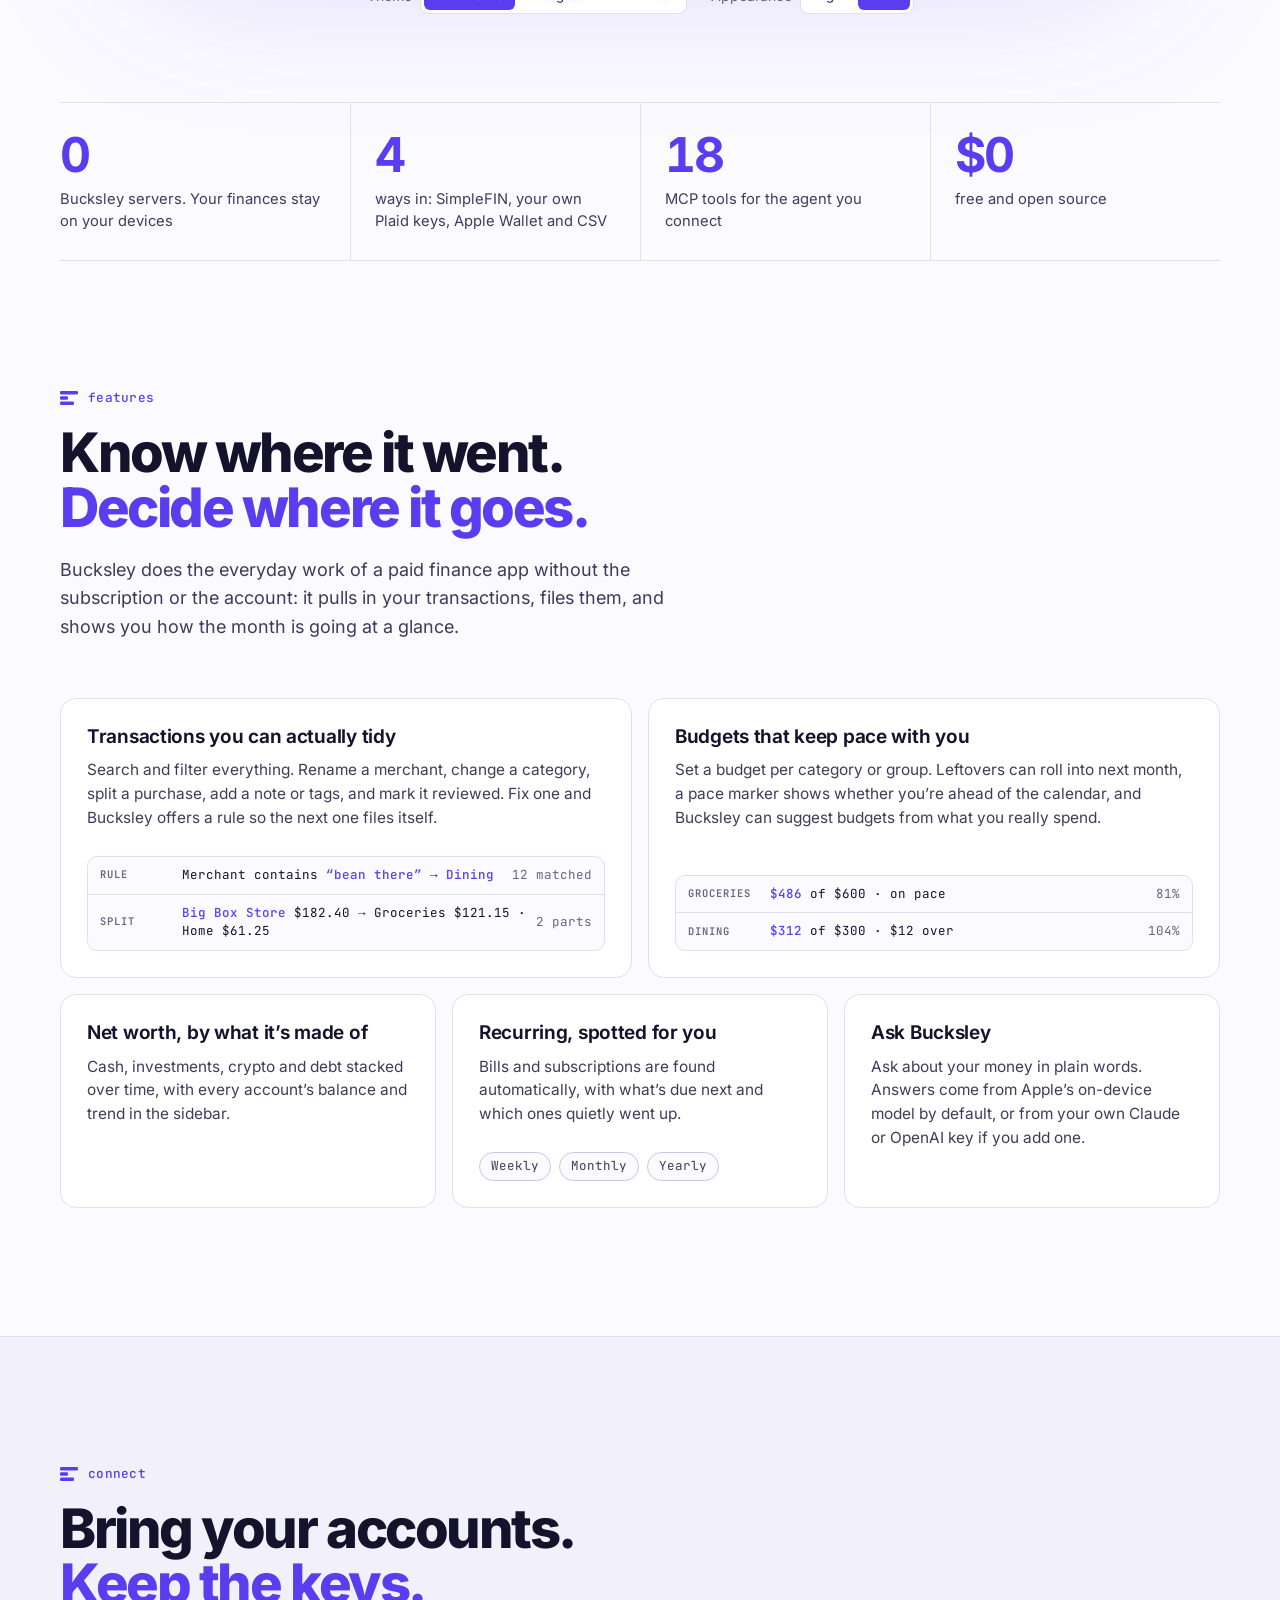
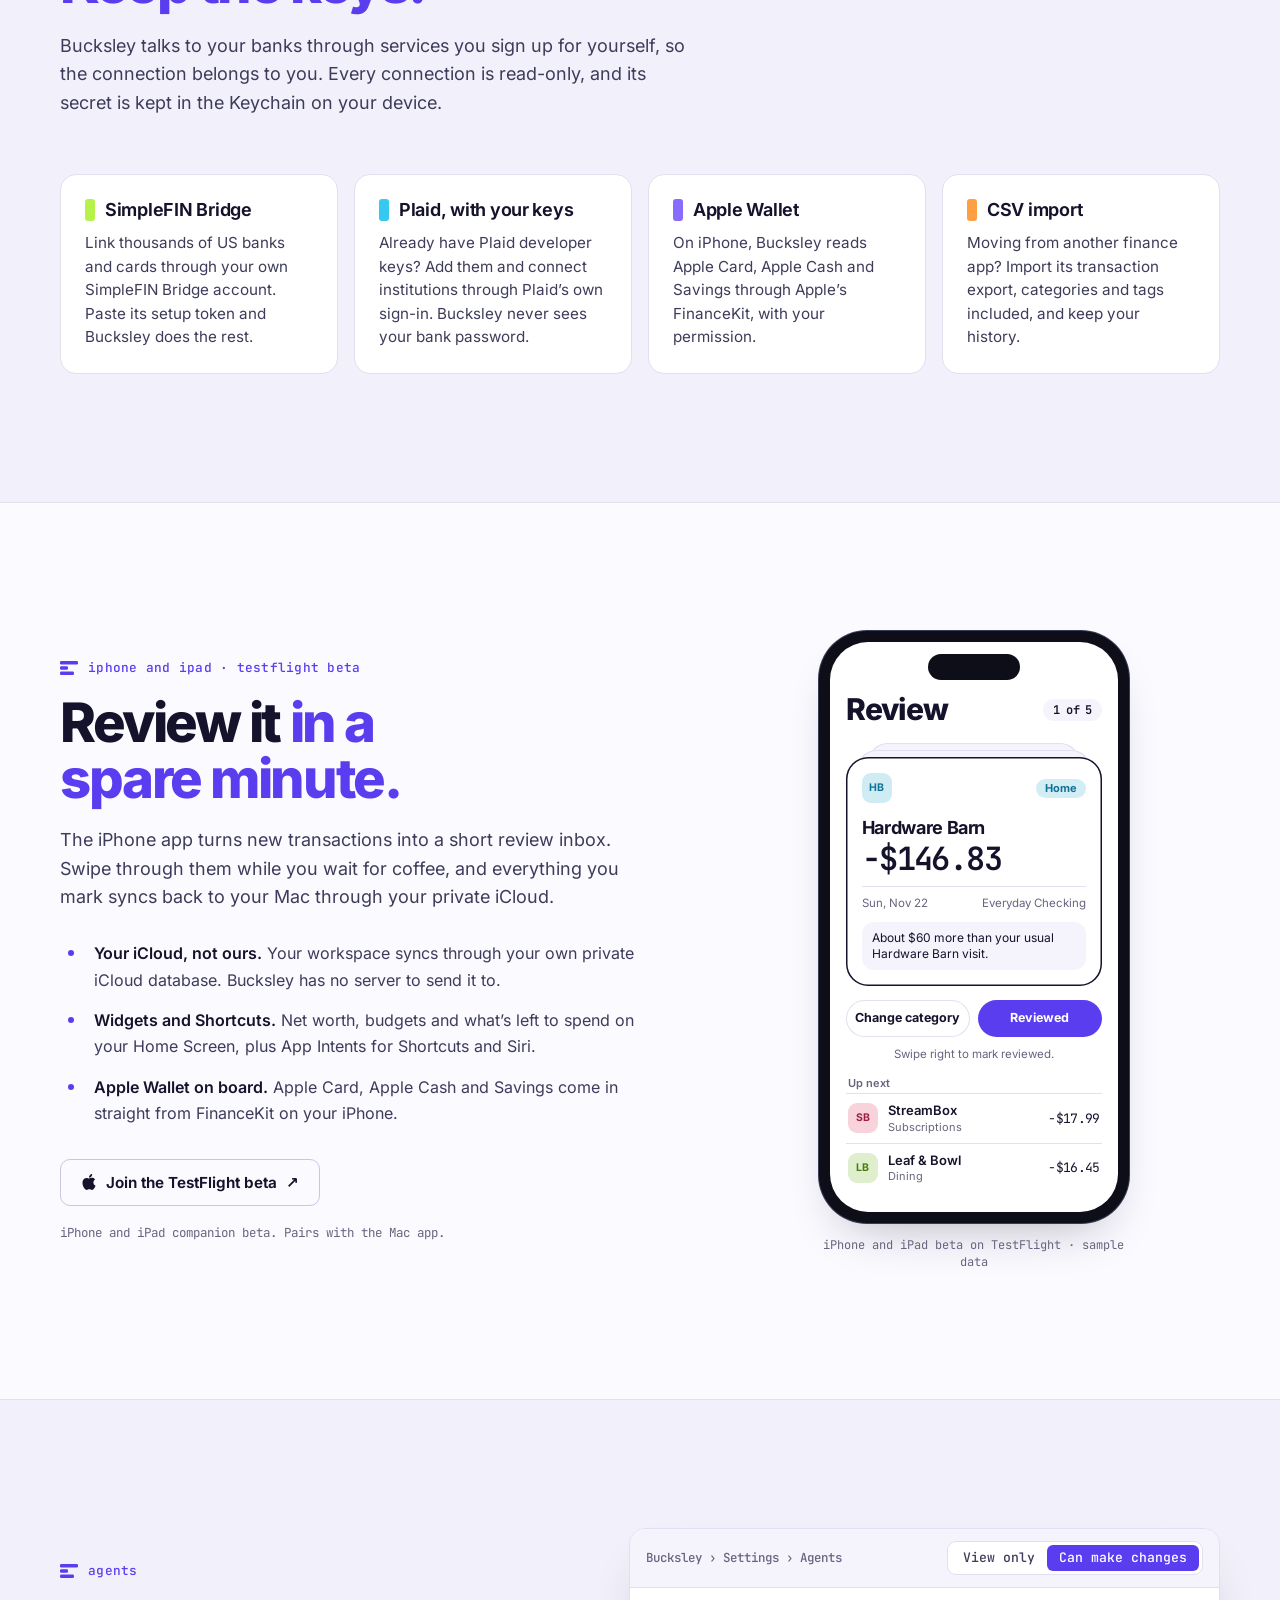
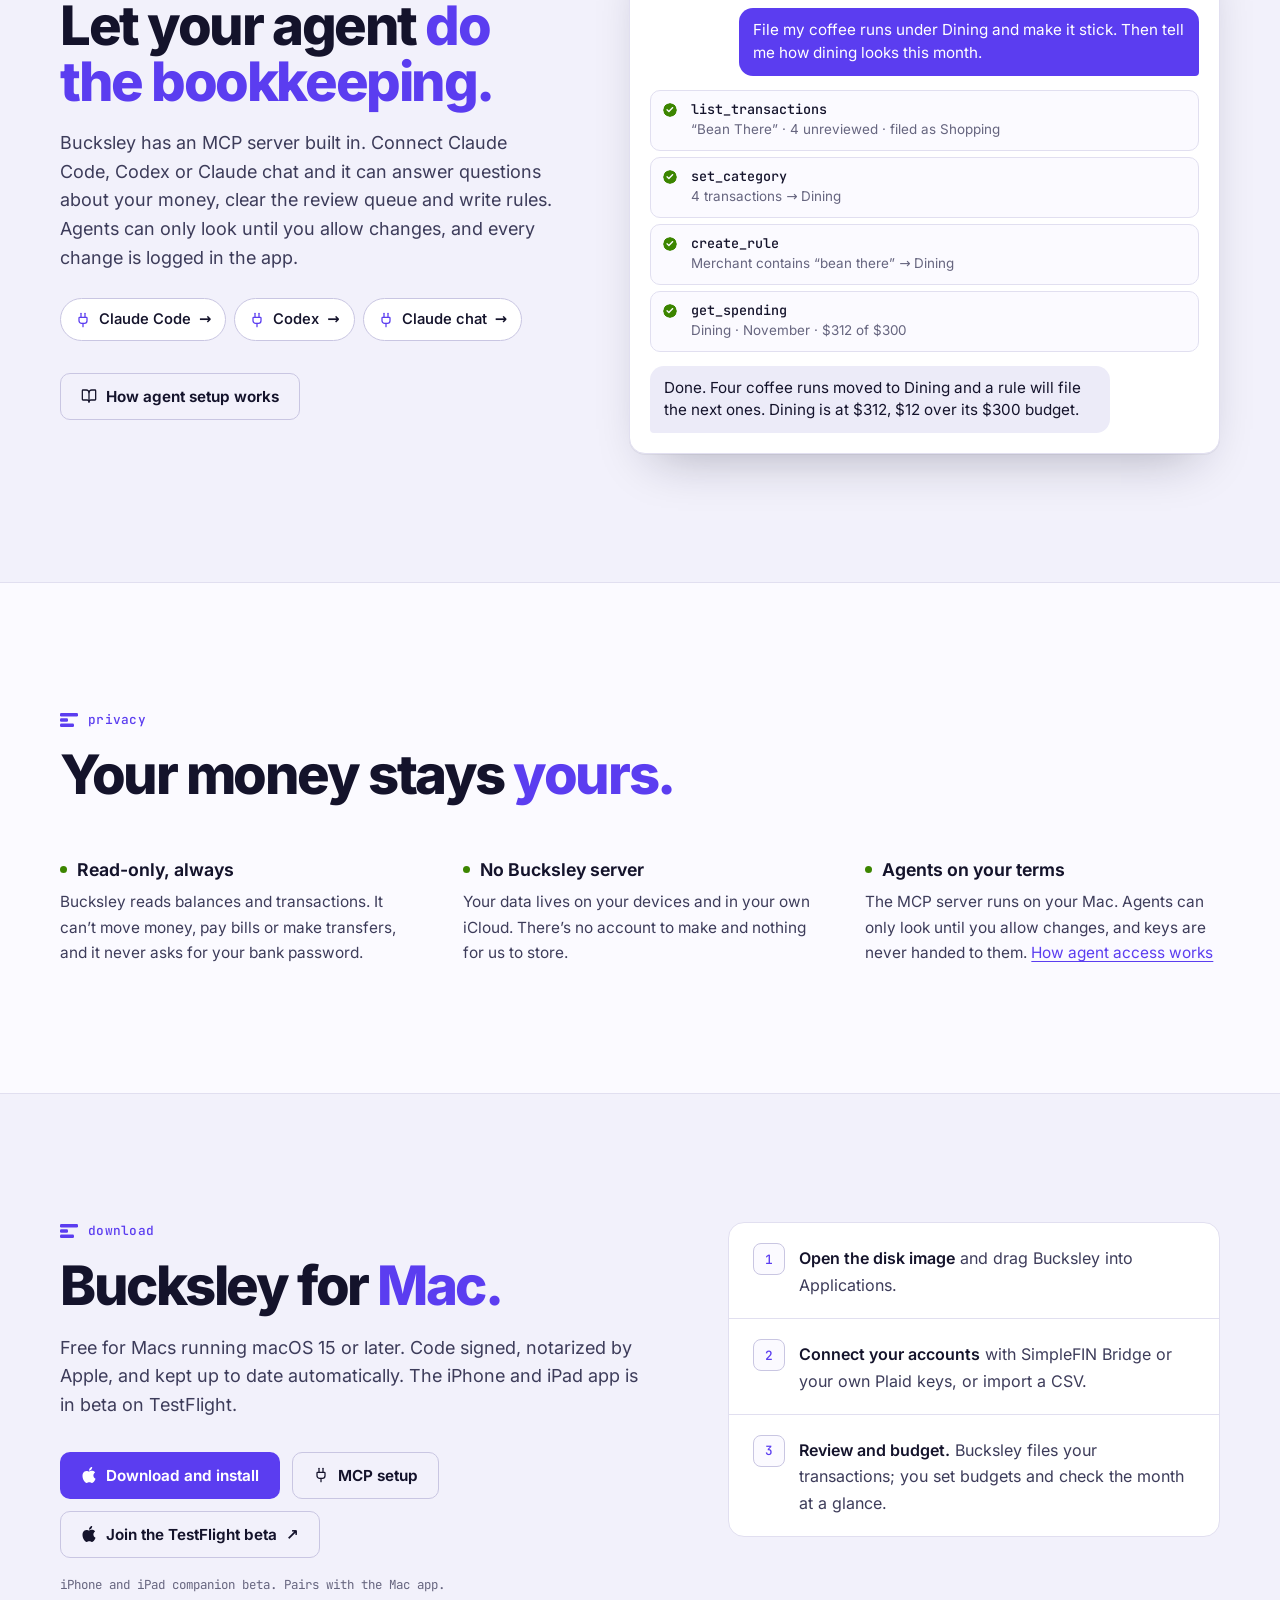
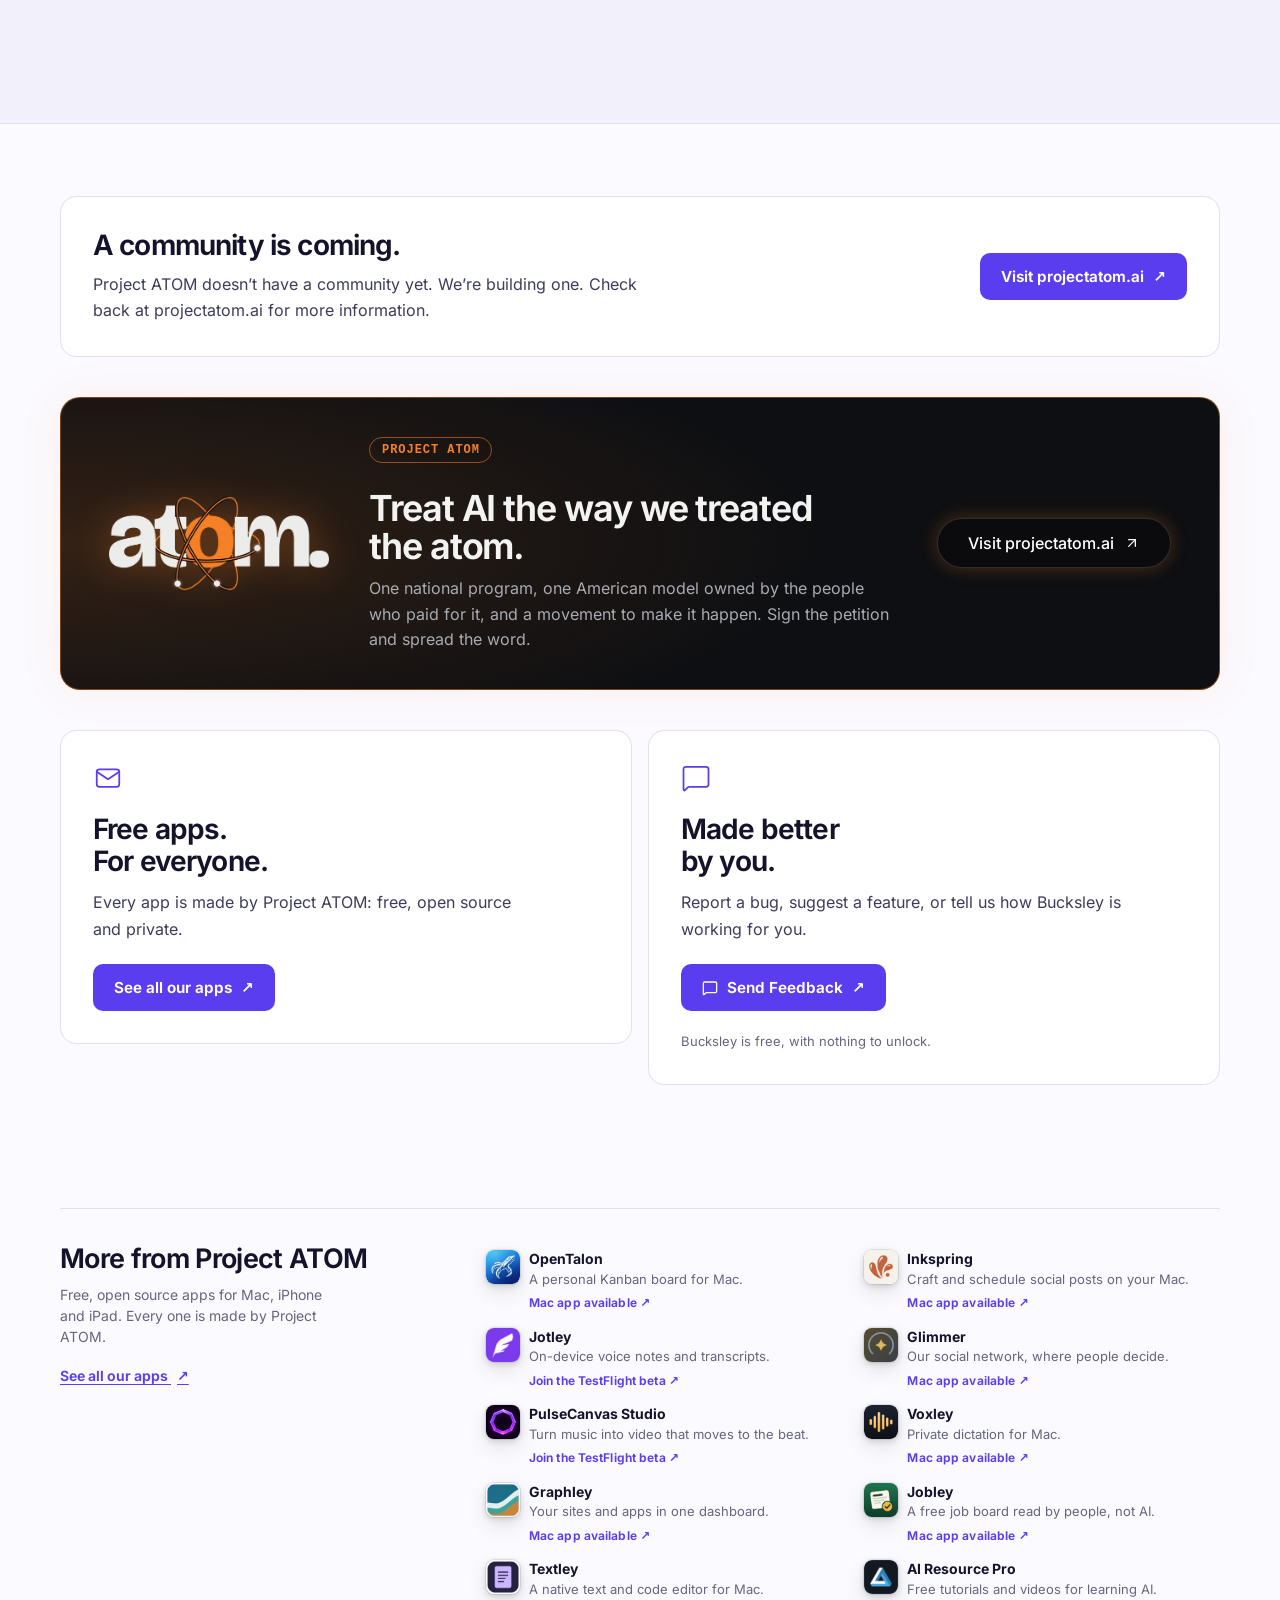
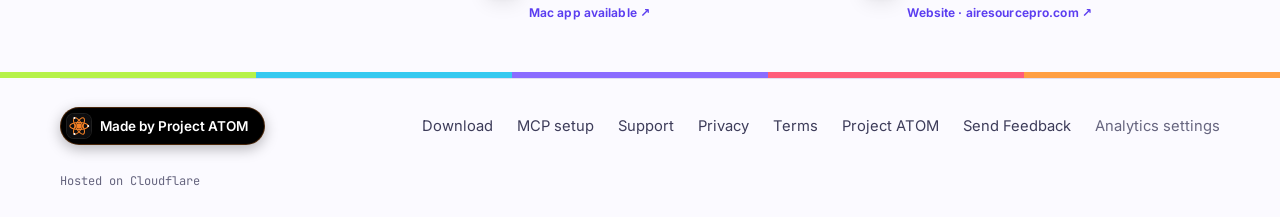
==== commit 31dfce8e: "Merge remote-tracking branch 'origin/main' into made-by-project-atom # Conflicts: #	404.html #	downl" ====
--- a/index.html
+++ b/index.html
@@ -347,7 +347,7 @@
         <div class="about-card">
           <svg class="about-icon" width="30" height="30" viewBox="0 0 24 24" fill="none" stroke="currentColor" stroke-width="1.4" stroke-linecap="round" stroke-linejoin="round" aria-hidden="true"><rect x="3" y="5" width="18" height="14" rx="2"/><path d="m3 7 9 6 9-6"/></svg>
           <h2 id="about-us-title">Free apps.<br>For everyone.</h2>
-          <p>Every app is a Project ATOM project: free, open source and private.</p>
+          <p>Every app is made by Project ATOM: free, open source and private.</p>
           <a class="button" href="https://projectatom.ai/apps" target="_blank" rel="noopener noreferrer">See all our apps <span aria-hidden="true">↗</span></a>
         </div>
         <div class="about-card">
@@ -368,7 +368,7 @@
       <div class="family-inner">
         <div class="family-about">
           <h2 id="atom-family-title" class="family-title">More from Project ATOM</h2>
-          <p>Free, open source apps for Mac, iPhone and iPad. Every one is a Project ATOM project.</p>
+          <p>Free, open source apps for Mac, iPhone and iPad. Every one is made by Project ATOM.</p>
           <a class="family-hub" href="https://projectatom.ai/apps">See all our apps&nbsp;<span aria-hidden="true">↗</span></a>
         </div>
         <ul class="family-apps" aria-label="Project ATOM apps">
@@ -449,7 +449,7 @@
 
   <footer>
     <div class="shell footer">
-      <a class="product-credit" href="https://projectatom.ai/" target="_blank" rel="noopener noreferrer"><img src="/project-atom/atom-icon.svg?v=20261127" width="24" height="24" alt="" style="width:24px;height:24px;border-radius:7px;box-shadow:0 0 0 1px rgba(255,255,255,.12);outline:0;border:0;filter:none"><span>A Project ATOM project</span></a>
+      <a class="product-credit" href="https://projectatom.ai/" target="_blank" rel="noopener noreferrer"><img src="/project-atom/atom-icon.svg?v=20261127" width="24" height="24" alt="" style="width:24px;height:24px;border-radius:7px;box-shadow:0 0 0 1px rgba(255,255,255,.12);outline:0;border:0;filter:none"><span>Made by Project ATOM</span></a>
       <nav aria-label="Footer"><a href="/download/">Download</a><a href="/mcp/">MCP setup</a><a href="/help/">Support</a><a href="/privacy/">Privacy</a><a href="/terms/">Terms</a><a href="https://projectatom.ai/">Project ATOM</a><a href="https://projectatom.ai/apps?app=bucksley#feedback">Send Feedback</a></nav>
     </div>
     <div class="shell footer-credit">
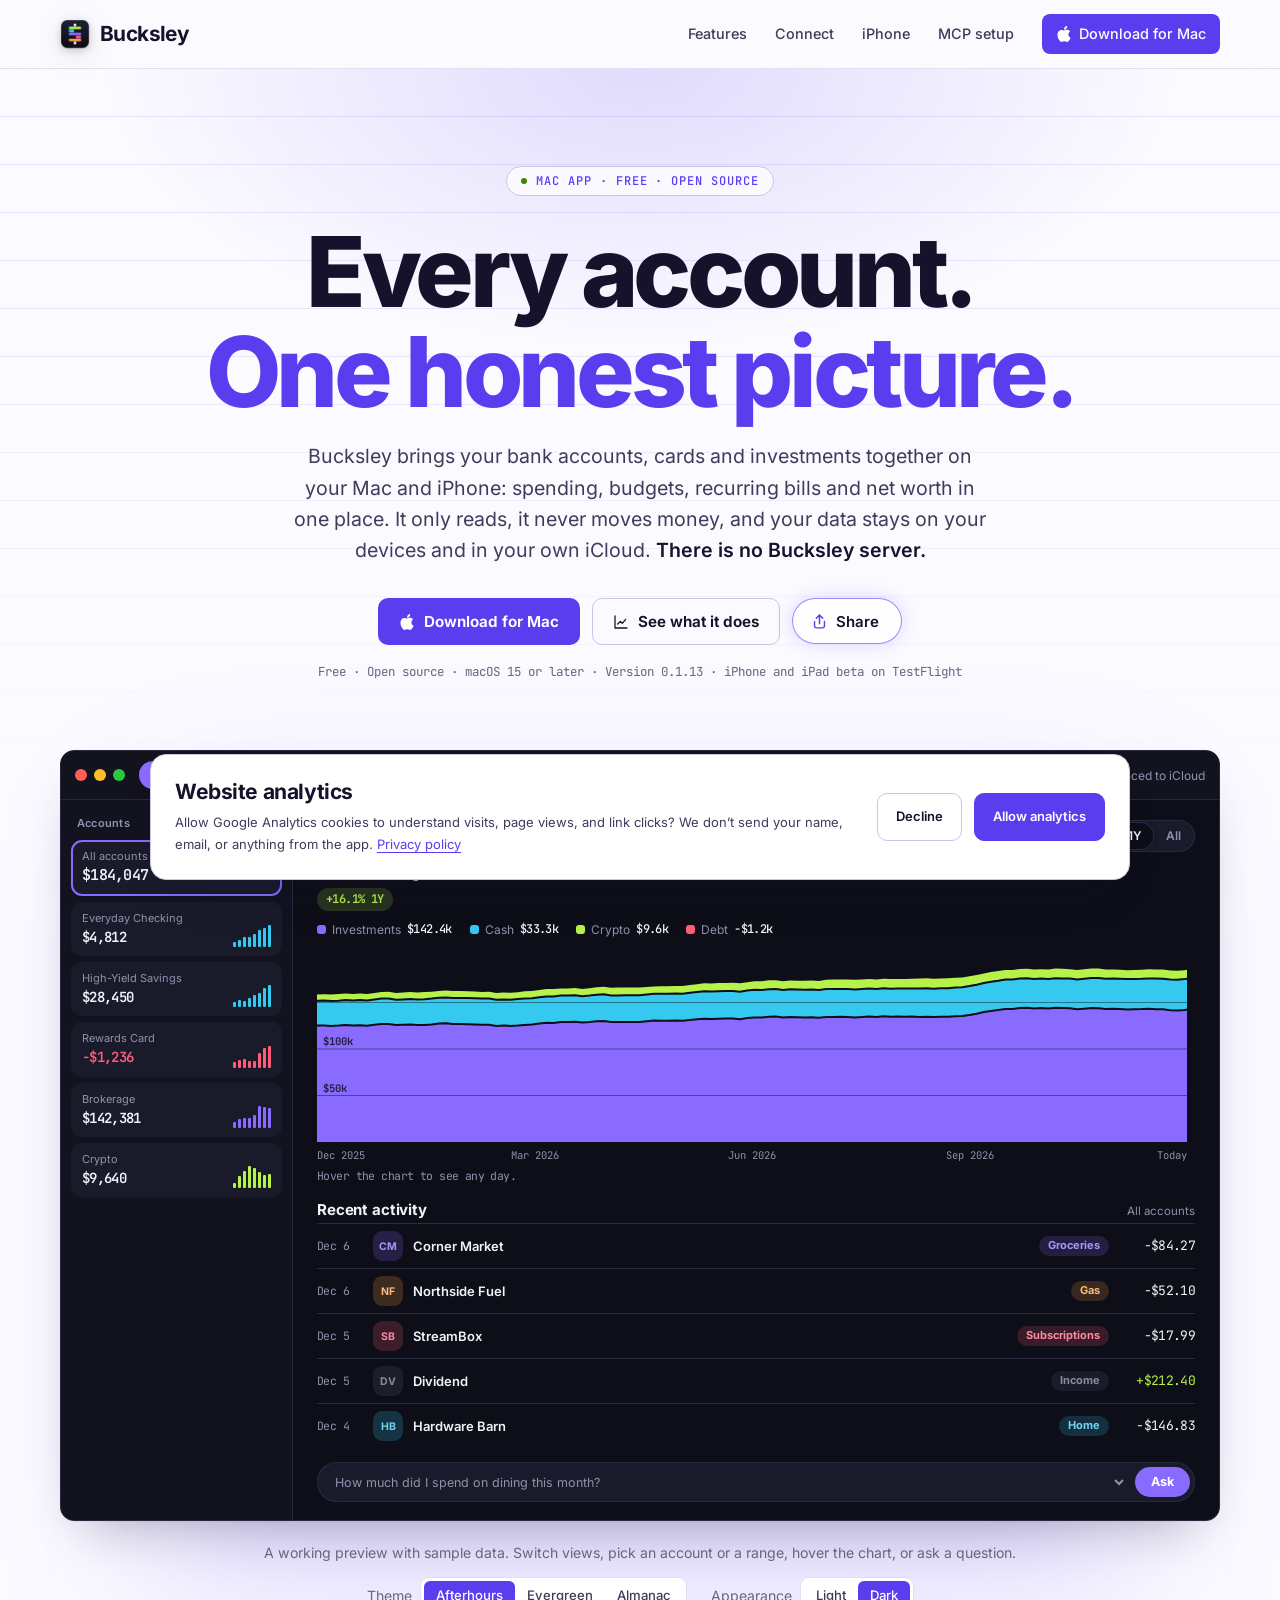
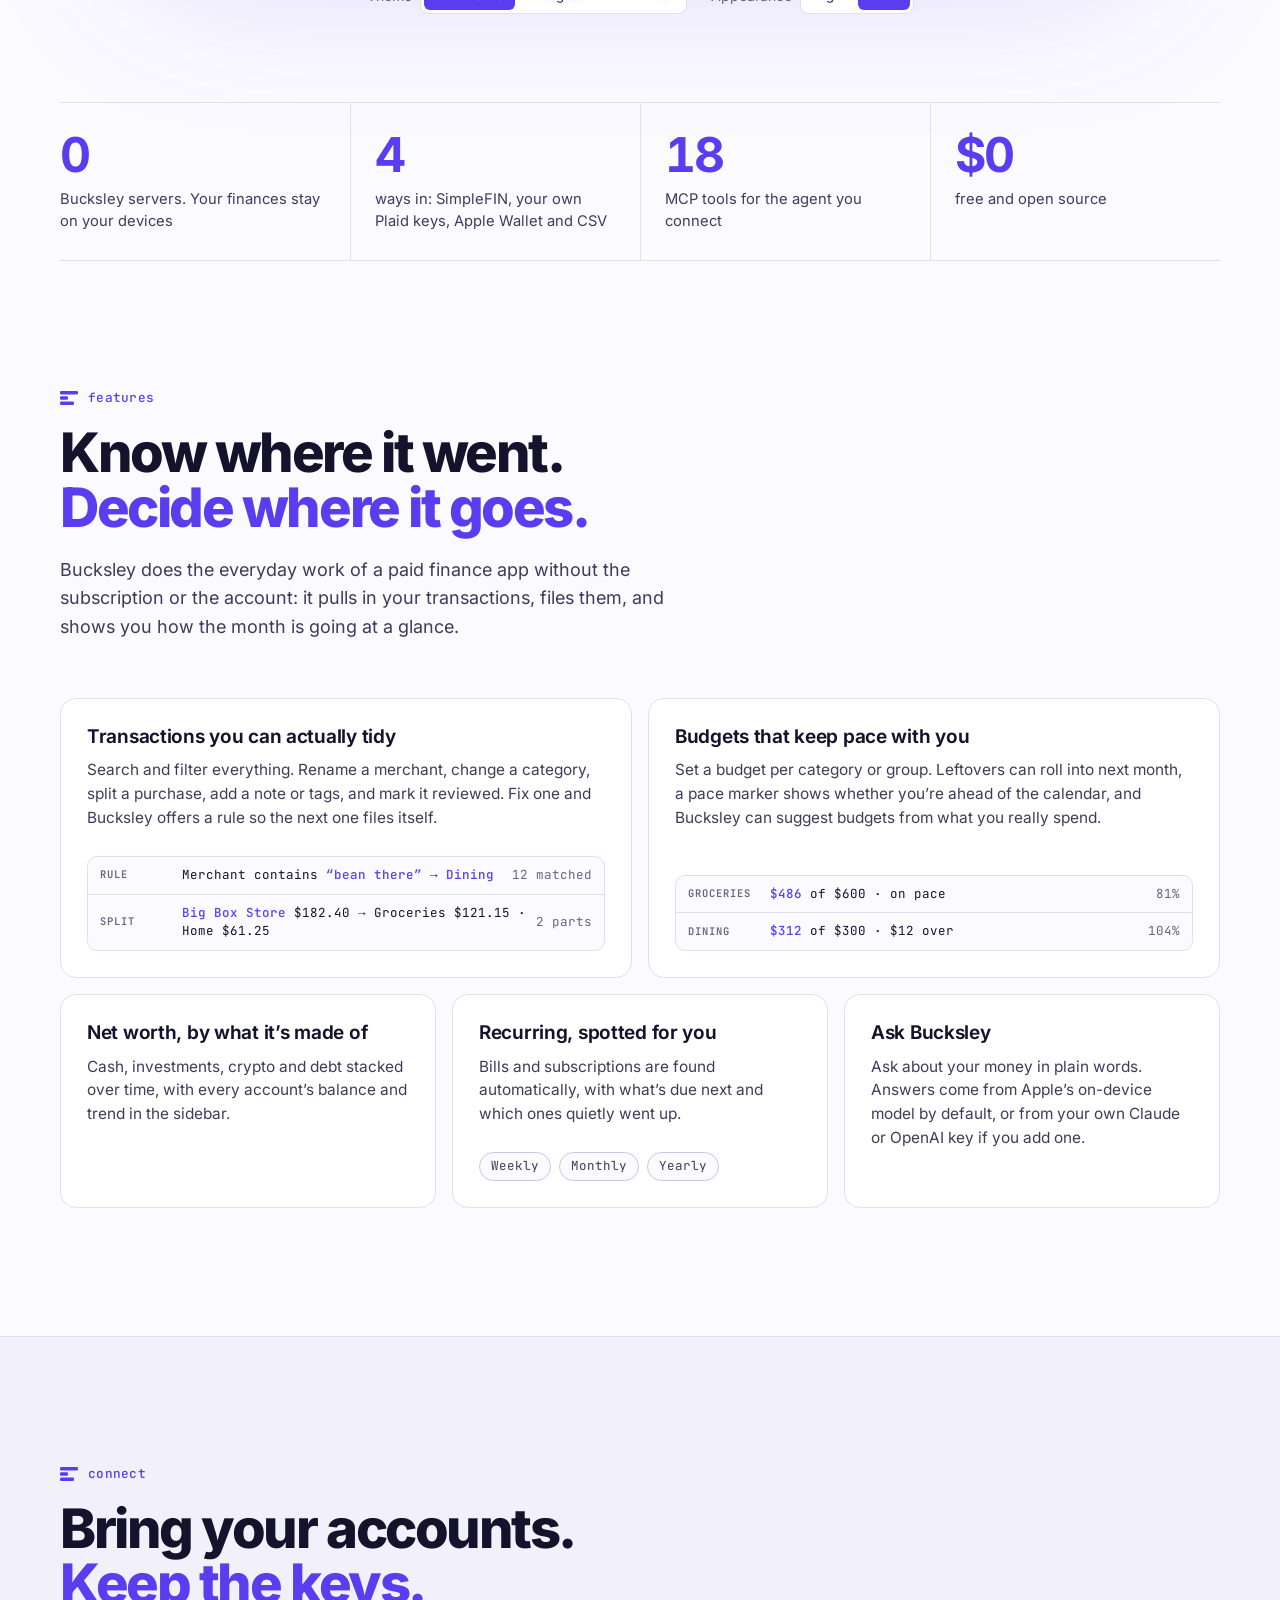
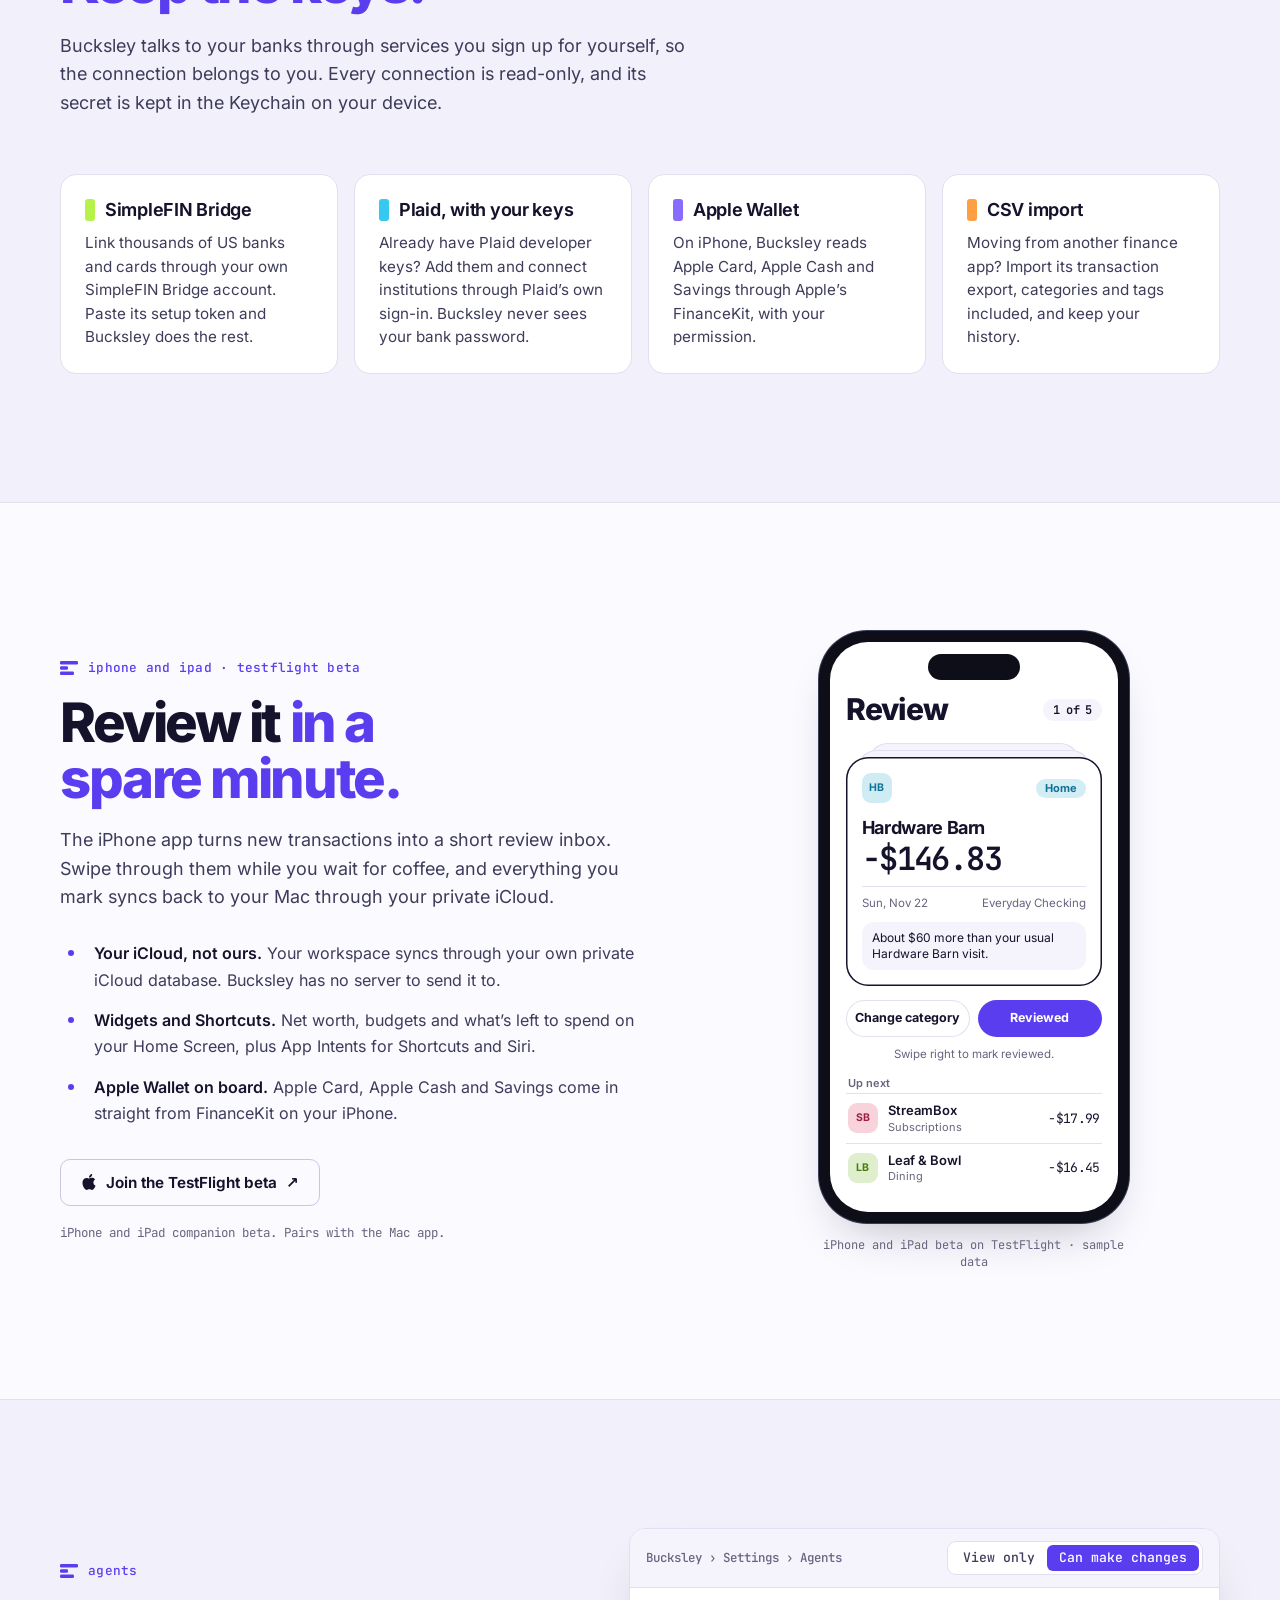
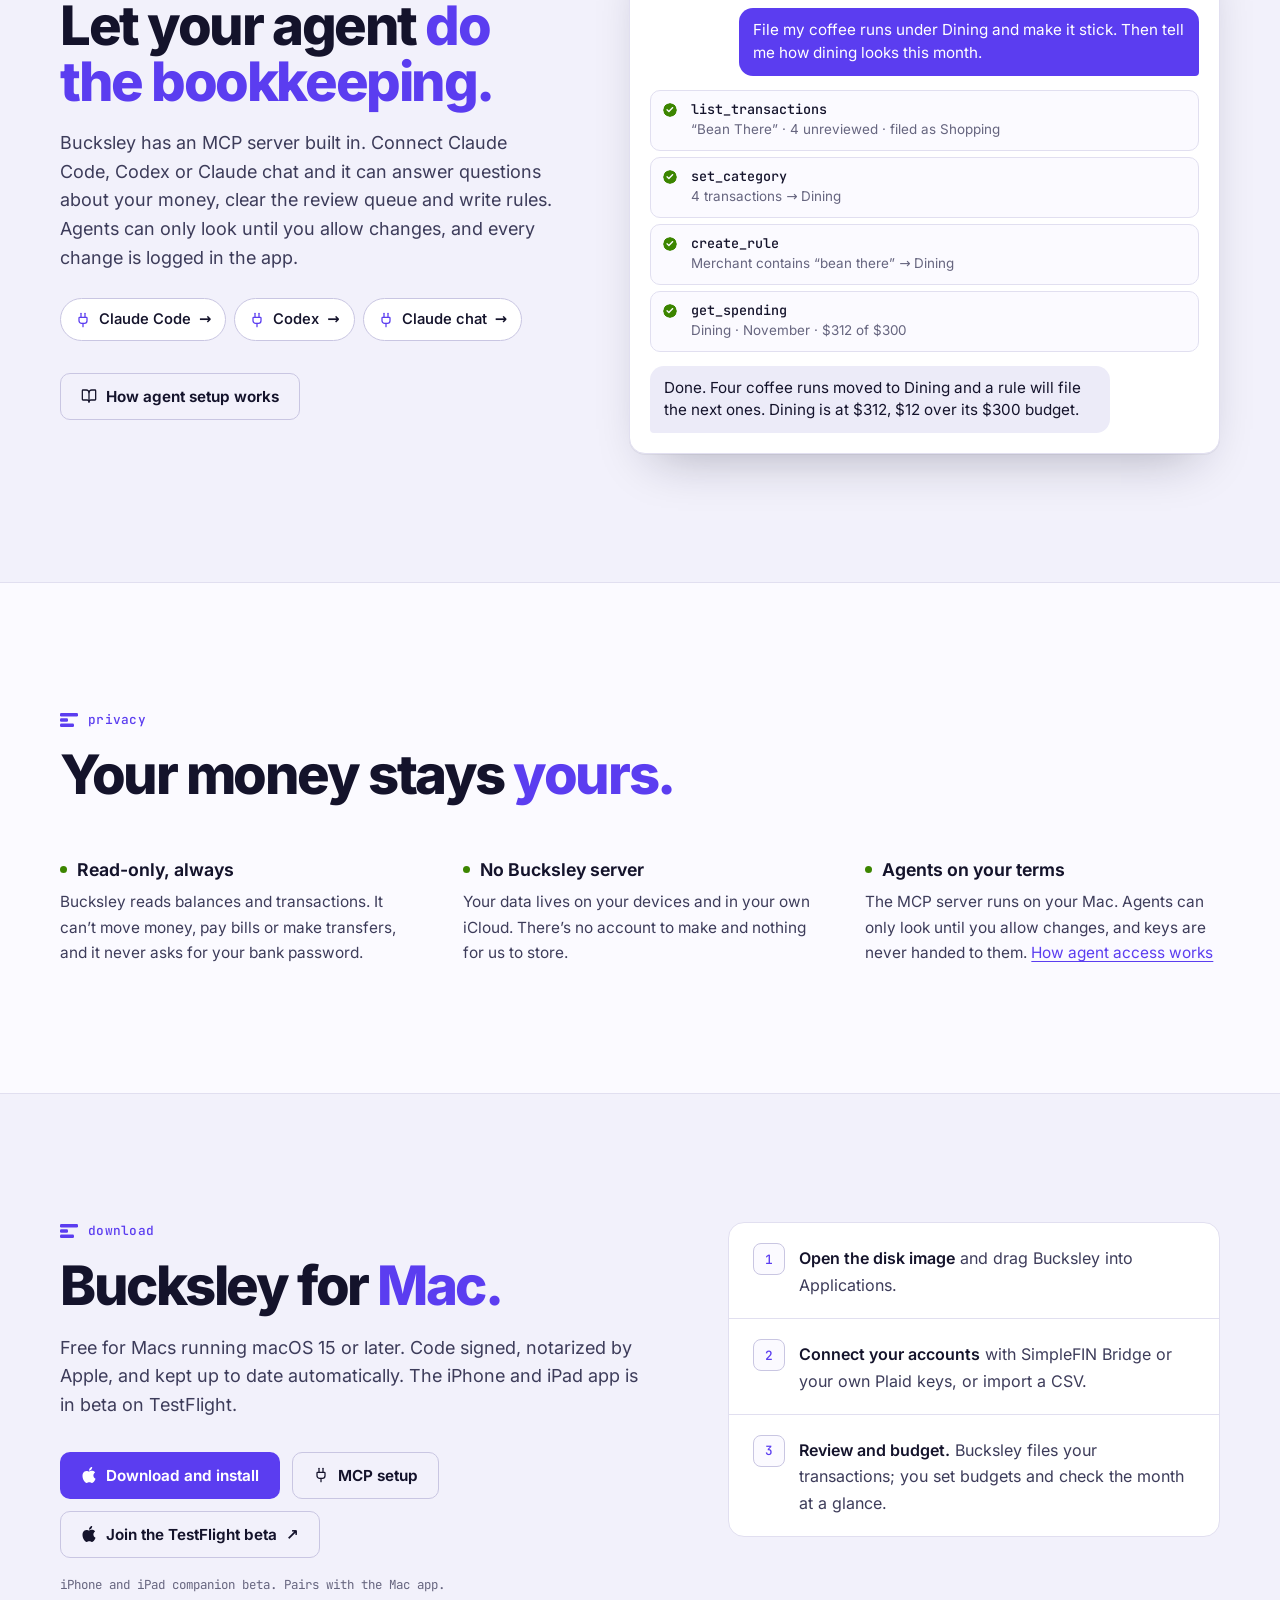
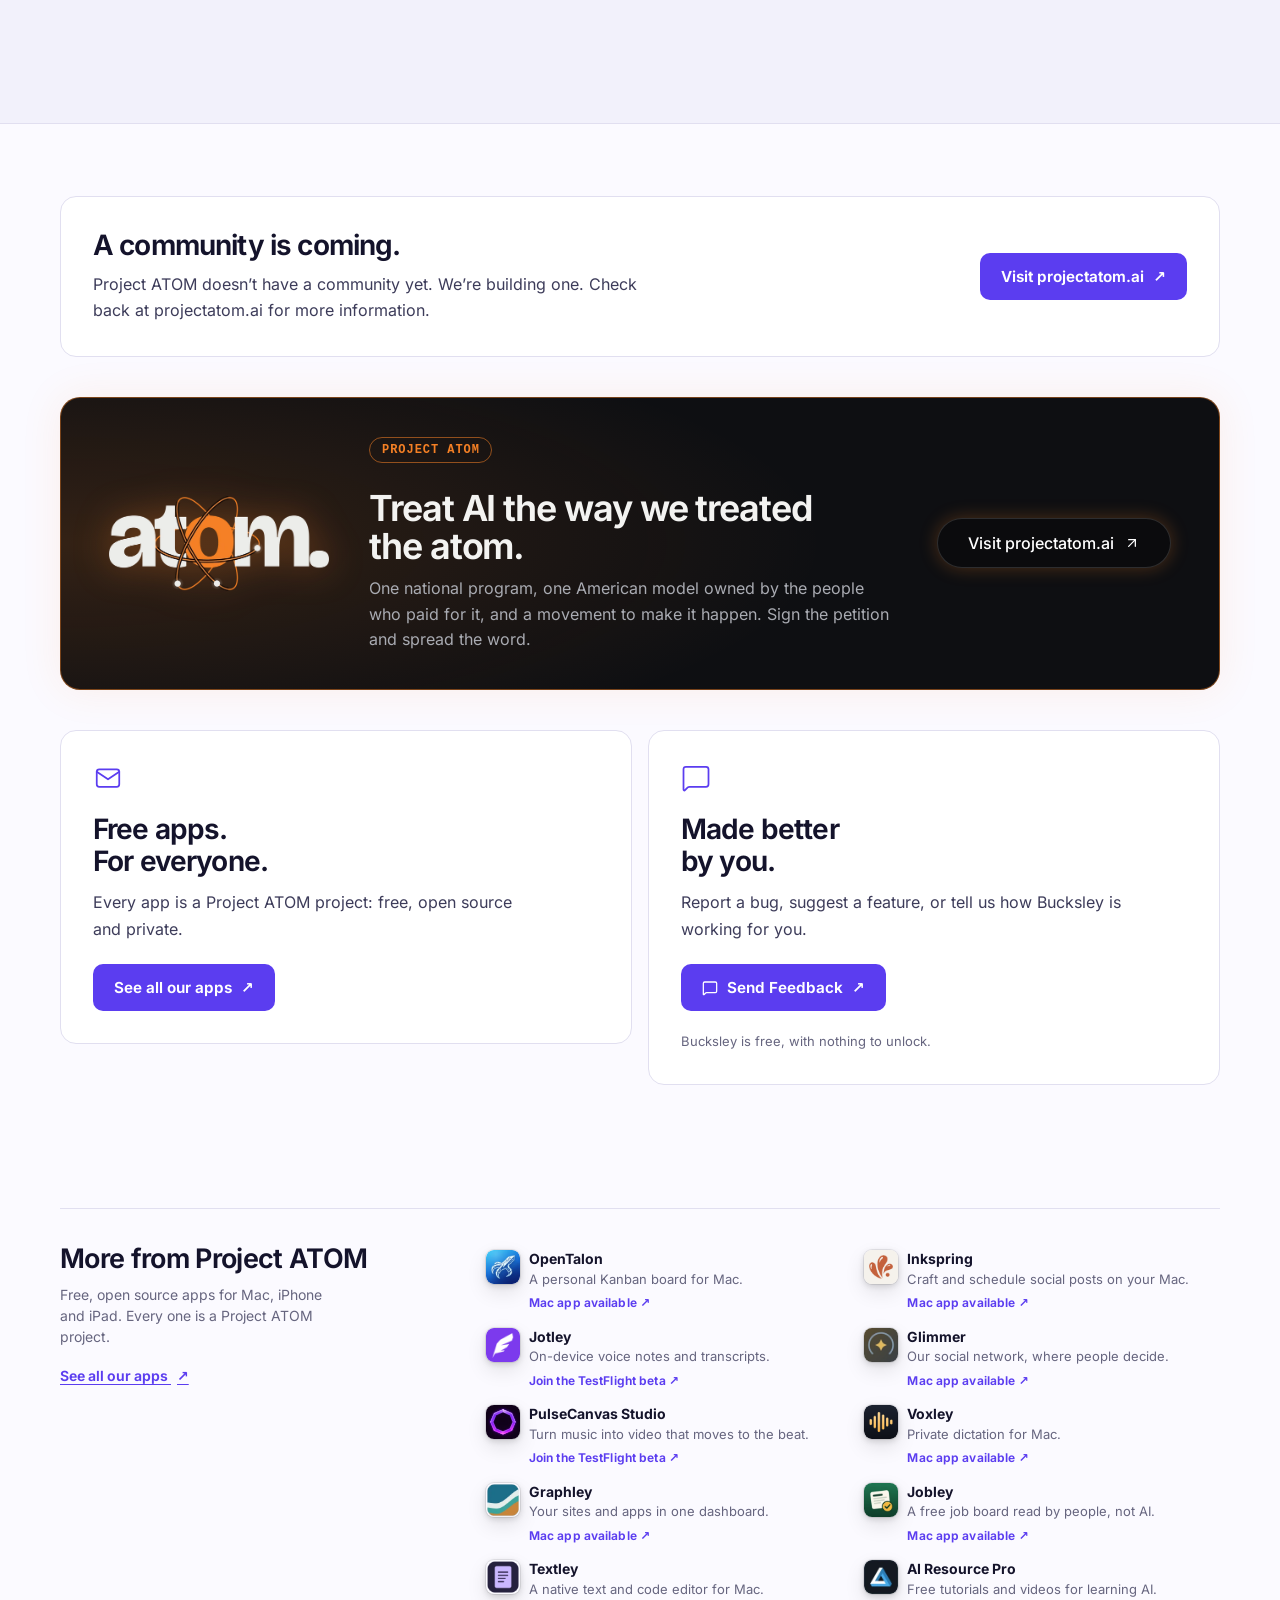
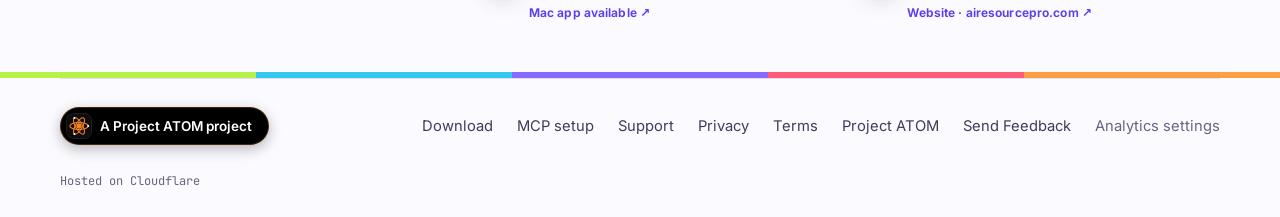
==== commit 8eeaeafa: "[bucksley-site] release Mac 0.1.13 (14)" ====
--- a/index.html
+++ b/index.html
@@ -34,7 +34,7 @@
   <script src="/assets/site.js" defer></script>
   <script src="/assets/share.js" defer></script>
   <title>Bucksley · Every account in one place, on your Mac and iPhone</title>
-  <script type="application/ld+json">{"@context":"https://schema.org","@graph":[{"@type":"WebSite","@id":"https://bucksley.ai/#website","url":"https://bucksley.ai/","name":"Bucksley","description":"Bucksley is a free, local-first personal finance app for Mac and iPhone. It brings your bank accounts, cards and investments into one place to track spending, budgets, recurring bills and net worth. It is read-only, never moves money, and keeps your data on your devices and in your own iCloud, with no Bucksley server. Free and open source.","inLanguage":"en-US","publisher":{"@id":"https://projectatom.ai/#org"}},{"@type":"WebPage","@id":"https://bucksley.ai/#webpage","url":"https://bucksley.ai/","name":"Bucksley · Every account in one place, on your Mac and iPhone","description":"Bucksley is a free, local-first personal finance app for Mac and iPhone. It brings your bank accounts, cards and investments into one place to track spending, budgets, recurring bills and net worth. It is read-only, never moves money, and keeps your data on your devices and in your own iCloud, with no Bucksley server. Free and open source.","isPartOf":{"@id":"https://bucksley.ai/#website"},"inLanguage":"en-US","publisher":{"@id":"https://projectatom.ai/#org"},"about":{"@id":"https://bucksley.ai/#app"},"mainEntity":{"@id":"https://bucksley.ai/#app"}},{"@type":"SoftwareApplication","@id":"https://bucksley.ai/#app","name":"Bucksley","url":"https://bucksley.ai/","description":"Bucksley is a free, local-first personal finance app for Mac and iPhone. It brings your bank accounts, cards and investments into one place to track spending, budgets, recurring bills and net worth. It is read-only, never moves money, and keeps your data on your devices and in your own iCloud, with no Bucksley server. Free and open source.","applicationCategory":"FinanceApplication","applicationSubCategory":"Personal finance and budgeting","operatingSystem":"macOS 15 or later, iOS 18 or later","isAccessibleForFree":true,"offers":{"@type":"Offer","price":"0","priceCurrency":"USD","availability":"https://schema.org/InStock"},"image":"https://bucksley.ai/assets/icon.png?v=20261125","featureList":["Net worth, accounts and transactions in one place","Bank connections through SimpleFIN Bridge or your own Plaid keys","Apple Card, Apple Cash and Savings on iPhone through FinanceKit","CSV import from other finance apps","Categories, groups and rules","Budgets with rollover and pace","Recurring bills and subscriptions","Ask Bucksley, with Apple's on-device model by default","iPhone review inbox synced through your private iCloud","Read-only: never moves money","Built-in MCP server with 18 tools for Claude Code, Codex and Claude chat"],"author":{"@id":"https://projectatom.ai/#org"},"publisher":{"@id":"https://projectatom.ai/#org"},"sameAs":["https://projectatom.ai/apps"],"softwareVersion":"0.1.12","downloadUrl":"https://bucksley.ai/downloads/Bucksley-0.1.12.dmg","installUrl":"https://bucksley.ai/download/"},{"@type":"Organization","@id":"https://projectatom.ai/#org","name":"Project ATOM","url":"https://projectatom.ai/","logo":"https://projectatom.ai/action/atom/atom-lockup.webp"}]}</script>
+  <script type="application/ld+json">{"@context":"https://schema.org","@graph":[{"@type":"WebSite","@id":"https://bucksley.ai/#website","url":"https://bucksley.ai/","name":"Bucksley","description":"Bucksley is a free, local-first personal finance app for Mac and iPhone. It brings your bank accounts, cards and investments into one place to track spending, budgets, recurring bills and net worth. It is read-only, never moves money, and keeps your data on your devices and in your own iCloud, with no Bucksley server. Free and open source.","inLanguage":"en-US","publisher":{"@id":"https://projectatom.ai/#org"}},{"@type":"WebPage","@id":"https://bucksley.ai/#webpage","url":"https://bucksley.ai/","name":"Bucksley · Every account in one place, on your Mac and iPhone","description":"Bucksley is a free, local-first personal finance app for Mac and iPhone. It brings your bank accounts, cards and investments into one place to track spending, budgets, recurring bills and net worth. It is read-only, never moves money, and keeps your data on your devices and in your own iCloud, with no Bucksley server. Free and open source.","isPartOf":{"@id":"https://bucksley.ai/#website"},"inLanguage":"en-US","publisher":{"@id":"https://projectatom.ai/#org"},"about":{"@id":"https://bucksley.ai/#app"},"mainEntity":{"@id":"https://bucksley.ai/#app"}},{"@type":"SoftwareApplication","@id":"https://bucksley.ai/#app","name":"Bucksley","url":"https://bucksley.ai/","description":"Bucksley is a free, local-first personal finance app for Mac and iPhone. It brings your bank accounts, cards and investments into one place to track spending, budgets, recurring bills and net worth. It is read-only, never moves money, and keeps your data on your devices and in your own iCloud, with no Bucksley server. Free and open source.","applicationCategory":"FinanceApplication","applicationSubCategory":"Personal finance and budgeting","operatingSystem":"macOS 15 or later, iOS 18 or later","isAccessibleForFree":true,"offers":{"@type":"Offer","price":"0","priceCurrency":"USD","availability":"https://schema.org/InStock"},"image":"https://bucksley.ai/assets/icon.png?v=20261125","featureList":["Net worth, accounts and transactions in one place","Bank connections through SimpleFIN Bridge or your own Plaid keys","Apple Card, Apple Cash and Savings on iPhone through FinanceKit","CSV import from other finance apps","Categories, groups and rules","Budgets with rollover and pace","Recurring bills and subscriptions","Ask Bucksley, with Apple's on-device model by default","iPhone review inbox synced through your private iCloud","Read-only: never moves money","Built-in MCP server with 18 tools for Claude Code, Codex and Claude chat"],"author":{"@id":"https://projectatom.ai/#org"},"publisher":{"@id":"https://projectatom.ai/#org"},"sameAs":["https://projectatom.ai/apps"],"softwareVersion":"0.1.13","downloadUrl":"https://bucksley.ai/downloads/Bucksley-0.1.13.dmg","installUrl":"https://bucksley.ai/download/"},{"@type":"Organization","@id":"https://projectatom.ai/#org","name":"Project ATOM","url":"https://projectatom.ai/","logo":"https://projectatom.ai/action/atom/atom-lockup.webp"}]}</script>
 </head>
 <body>
   <a class="skip" href="#main">Skip to content</a>
@@ -62,7 +62,7 @@
           <a class="button secondary" href="#features"><svg width="16" height="16" viewBox="0 0 24 24" fill="none" stroke="currentColor" stroke-width="1.9" stroke-linecap="round" stroke-linejoin="round" aria-hidden="true"><path d="M3 3v18h18"/><path d="m7 15 4-4 3 3 5-6"/></svg>See what it does</a>
           <button type="button" class="pm-share-btn bk-share" data-pm-share data-share-url="https://bucksley.ai/" data-share-title="Bucksley" data-share-text="Every account, one honest picture. Free personal finance for Mac and iPhone." aria-haspopup="menu" aria-label="Share Bucksley"><svg viewBox="0 0 24 24" fill="none" stroke="currentColor" stroke-width="2" stroke-linecap="round" stroke-linejoin="round" aria-hidden="true"><path d="M12 3v12"/><path d="m7.5 7.5 4.5-4.5 4.5 4.5"/><path d="M5 12v6.5A2.5 2.5 0 0 0 7.5 21h9a2.5 2.5 0 0 0 2.5-2.5V12"/></svg><span data-pm-share-label>Share</span></button>
         </div>
-        <p class="fineprint">Free · Open source · macOS 15 or later · Version <span data-release="version">0.1.12</span> · iPhone and iPad beta on TestFlight</p>
+        <p class="fineprint">Free · Open source · macOS 15 or later · Version <span data-release="version">0.1.13</span> · iPhone and iPad beta on TestFlight</p>
 
         <div class="stage">
           <div class="gw" data-theme="ah" data-appearance="dark" role="group" aria-label="Working preview of the Bucksley window, with sample data">
@@ -347,7 +347,7 @@
         <div class="about-card">
           <svg class="about-icon" width="30" height="30" viewBox="0 0 24 24" fill="none" stroke="currentColor" stroke-width="1.4" stroke-linecap="round" stroke-linejoin="round" aria-hidden="true"><rect x="3" y="5" width="18" height="14" rx="2"/><path d="m3 7 9 6 9-6"/></svg>
           <h2 id="about-us-title">Free apps.<br>For everyone.</h2>
-          <p>Every app is made by Project ATOM: free, open source and private.</p>
+          <p>Every app is a Project ATOM project: free, open source and private.</p>
           <a class="button" href="https://projectatom.ai/apps" target="_blank" rel="noopener noreferrer">See all our apps <span aria-hidden="true">↗</span></a>
         </div>
         <div class="about-card">
@@ -368,7 +368,7 @@
       <div class="family-inner">
         <div class="family-about">
           <h2 id="atom-family-title" class="family-title">More from Project ATOM</h2>
-          <p>Free, open source apps for Mac, iPhone and iPad. Every one is made by Project ATOM.</p>
+          <p>Free, open source apps for Mac, iPhone and iPad. Every one is a Project ATOM project.</p>
           <a class="family-hub" href="https://projectatom.ai/apps">See all our apps&nbsp;<span aria-hidden="true">↗</span></a>
         </div>
         <ul class="family-apps" aria-label="Project ATOM apps">
@@ -449,7 +449,7 @@
 
   <footer>
     <div class="shell footer">
-      <a class="product-credit" href="https://projectatom.ai/" target="_blank" rel="noopener noreferrer"><img src="/project-atom/atom-icon.svg?v=20261127" width="24" height="24" alt="" style="width:24px;height:24px;border-radius:7px;box-shadow:0 0 0 1px rgba(255,255,255,.12);outline:0;border:0;filter:none"><span>Made by Project ATOM</span></a>
+      <a class="product-credit" href="https://projectatom.ai/" target="_blank" rel="noopener noreferrer"><img src="/project-atom/atom-icon.svg?v=20261127" width="24" height="24" alt="" style="width:24px;height:24px;border-radius:7px;box-shadow:0 0 0 1px rgba(255,255,255,.12);outline:0;border:0;filter:none"><span>A Project ATOM project</span></a>
       <nav aria-label="Footer"><a href="/download/">Download</a><a href="/mcp/">MCP setup</a><a href="/help/">Support</a><a href="/privacy/">Privacy</a><a href="/terms/">Terms</a><a href="https://projectatom.ai/">Project ATOM</a><a href="https://projectatom.ai/apps?app=bucksley#feedback">Send Feedback</a></nav>
     </div>
     <div class="shell footer-credit">
